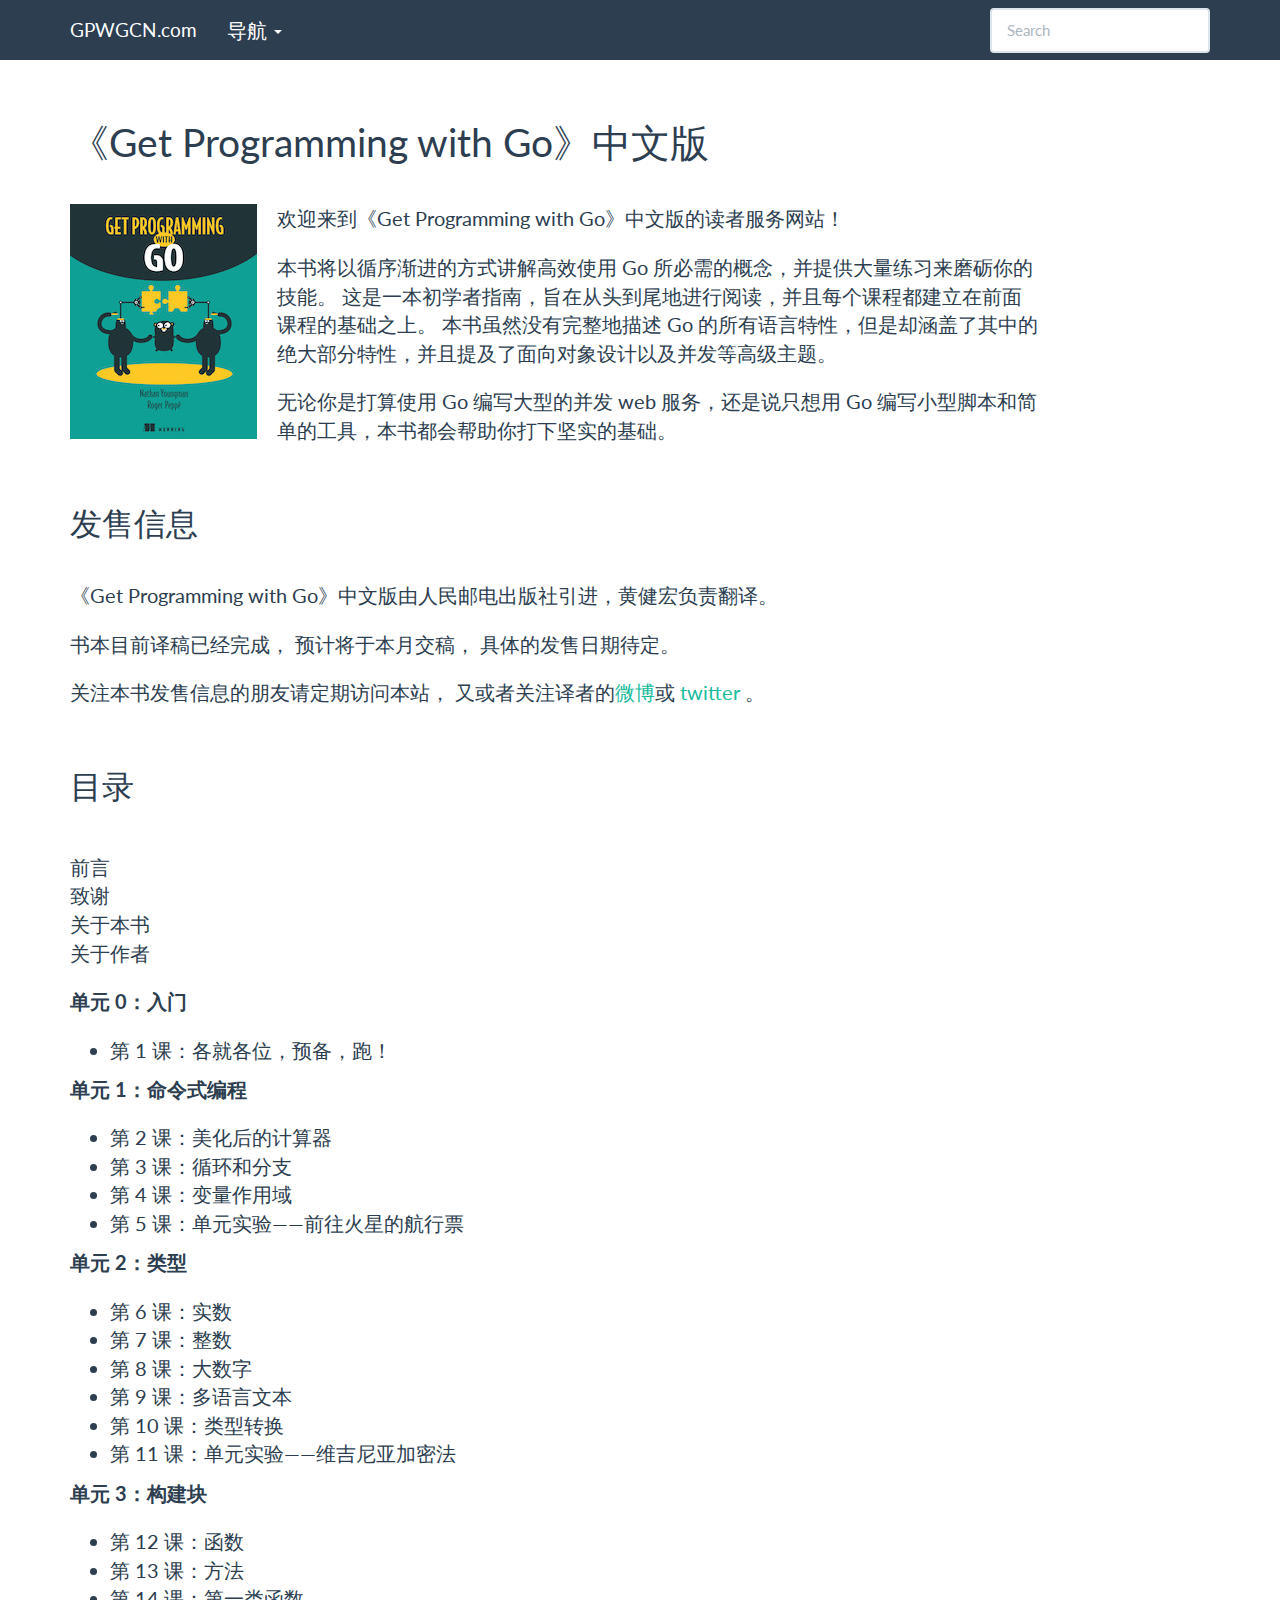
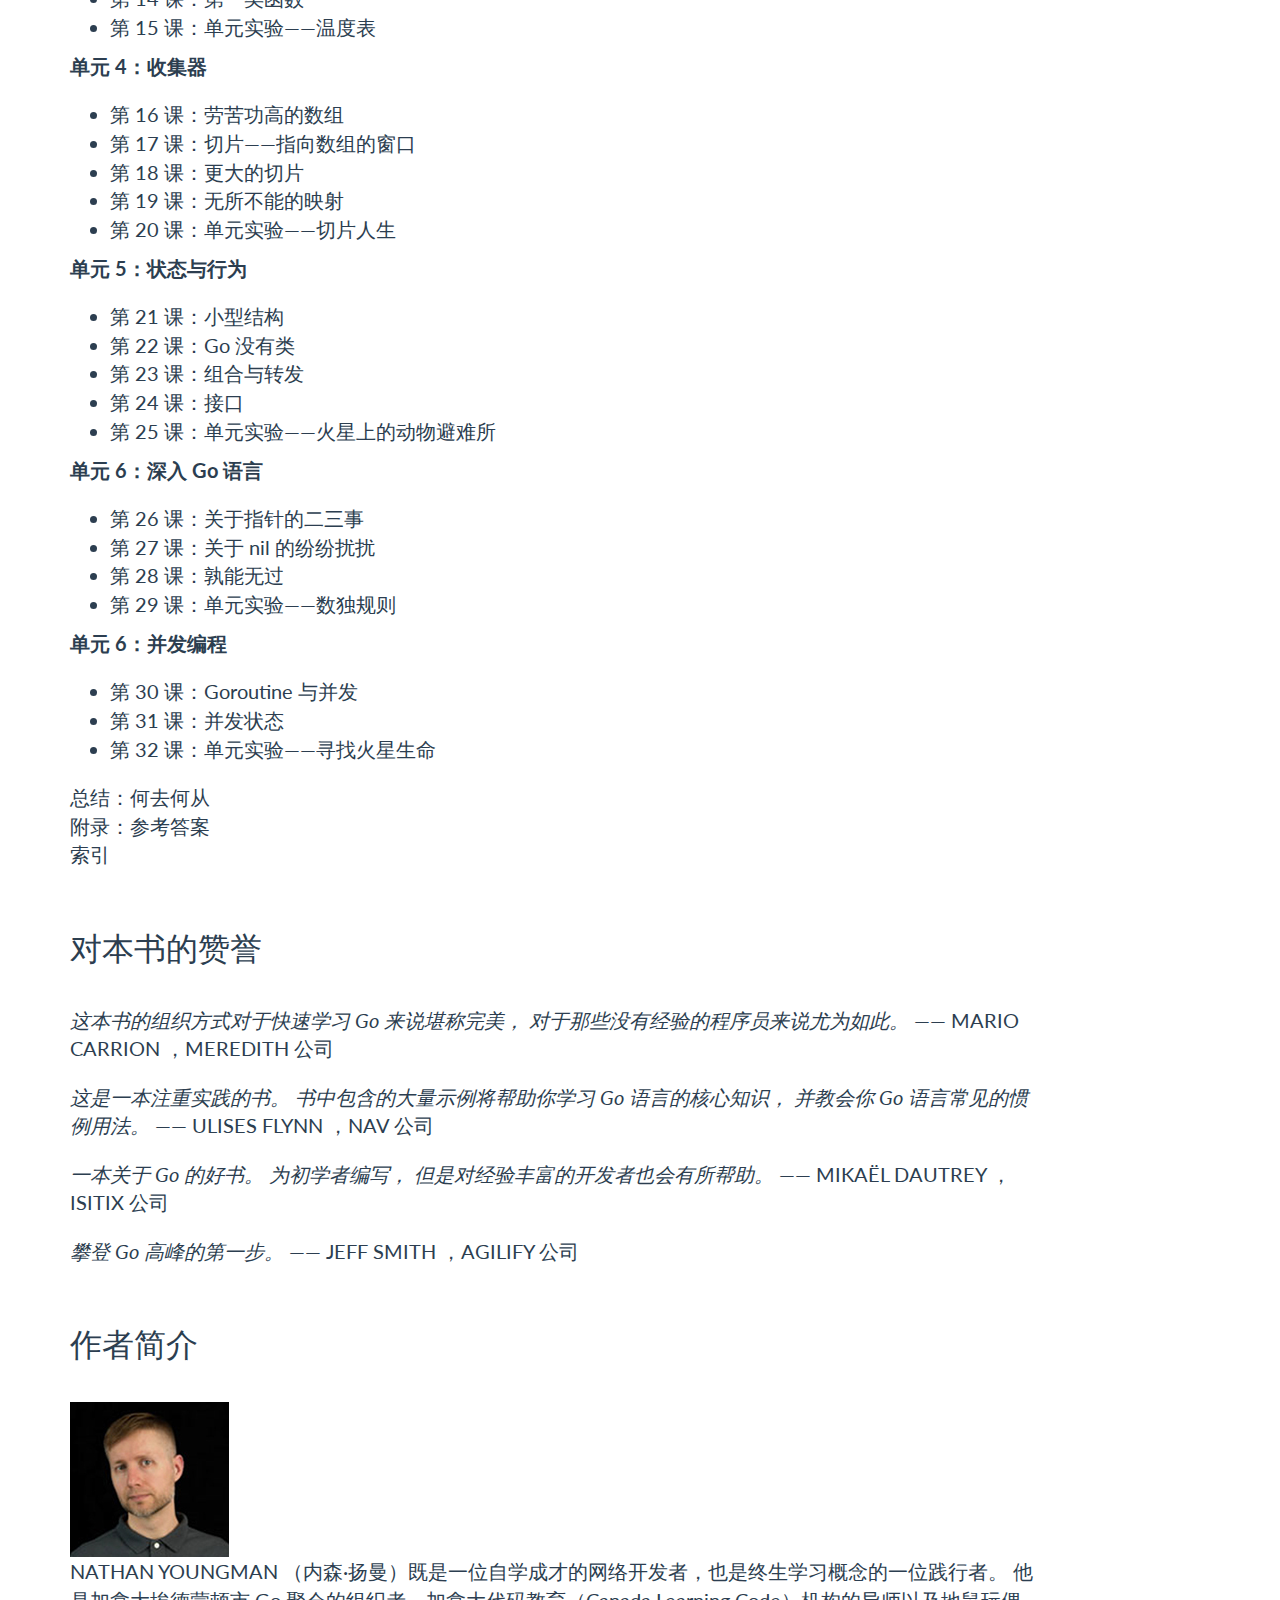
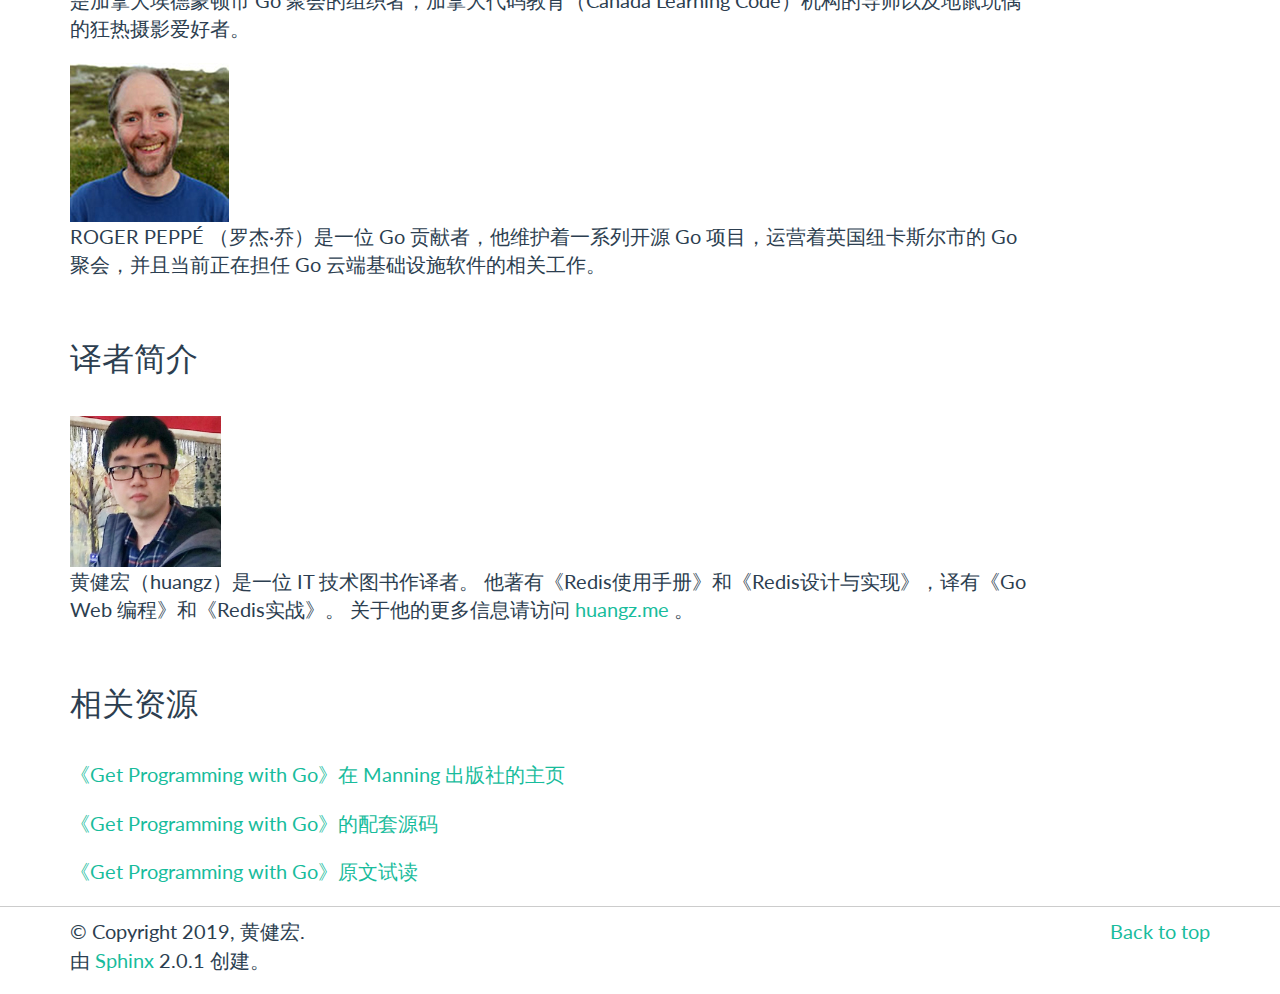
==== index.html @ 4bfe76e7 "build" ====
<!DOCTYPE html>

<html xmlns="http://www.w3.org/1999/xhtml" lang="zh_CN">
  <head>
    <meta charset="utf-8" />
    <title>《Get Programming with Go》中文版 &#8212; GPWGCN.com 1.0 文档</title>
    <link rel="stylesheet" href="_static/bootstrap-sphinx.css" type="text/css" />
    <link rel="stylesheet" href="_static/pygments.css" type="text/css" />
    <script type="text/javascript" id="documentation_options" data-url_root="./" src="_static/documentation_options.js"></script>
    <script type="text/javascript" src="_static/jquery.js"></script>
    <script type="text/javascript" src="_static/underscore.js"></script>
    <script type="text/javascript" src="_static/doctools.js"></script>
    <script type="text/javascript" src="_static/language_data.js"></script>
    <script type="text/javascript" src="_static/translations.js"></script>
    <link rel="index" title="索引" href="genindex.html" />
    <link rel="search" title="搜索" href="search.html" />
<meta charset='utf-8'>
<meta http-equiv='X-UA-Compatible' content='IE=edge,chrome=1'>
<meta name='viewport' content='width=device-width, initial-scale=1.0, maximum-scale=1'>
<meta name="apple-mobile-web-app-capable" content="yes">
<script type="text/javascript" src="_static/js/jquery-1.12.4.min.js "></script>
<script type="text/javascript" src="_static/js/jquery-fix.js "></script>
<script type="text/javascript" src="_static/bootstrap-3.4.1/js/bootstrap.min.js "></script>
<script type="text/javascript" src="_static/bootstrap-sphinx.js "></script>

  </head><body>

  <div id="navbar" class="navbar navbar-default navbar-fixed-top">
    <div class="container">
      <div class="navbar-header">
        <!-- .btn-navbar is used as the toggle for collapsed navbar content -->
        <button type="button" class="navbar-toggle" data-toggle="collapse" data-target=".nav-collapse">
          <span class="icon-bar"></span>
          <span class="icon-bar"></span>
          <span class="icon-bar"></span>
        </button>
        <a class="navbar-brand" href="#">
          GPWGCN.com</a>
      </div>

        <div class="collapse navbar-collapse nav-collapse">
          <ul class="nav navbar-nav">
            
            
              <li class="dropdown globaltoc-container">
  <a role="button"
     id="dLabelGlobalToc"
     data-toggle="dropdown"
     data-target="#"
     href="#">Site <b class="caret"></b></a>
  <ul class="dropdown-menu globaltoc"
      role="menu"
      aria-labelledby="dLabelGlobalToc"></ul>
</li>
              
                <li class="dropdown">
  <a role="button"
     id="dLabelLocalToc"
     data-toggle="dropdown"
     data-target="#"
     href="#">导航 <b class="caret"></b></a>
  <ul class="dropdown-menu localtoc"
      role="menu"
      aria-labelledby="dLabelLocalToc"><ul>
<li><a class="reference internal" href="#">《Get Programming with Go》中文版</a><ul>
<li><a class="reference internal" href="#id1">发售信息</a></li>
<li><a class="reference internal" href="#id3">目录</a></li>
<li><a class="reference internal" href="#id4">对本书的赞誉</a></li>
<li><a class="reference internal" href="#id5">作者简介</a></li>
<li><a class="reference internal" href="#id6">译者简介</a></li>
<li><a class="reference internal" href="#id7">相关资源</a></li>
</ul>
</li>
</ul>
</ul>
</li>
              
            
            
              
                
              
            
            
            
          </ul>

          
            
<form class="navbar-form navbar-right" action="search.html" method="get">
 <div class="form-group">
  <input type="text" name="q" class="form-control" placeholder="Search" />
 </div>
  <input type="hidden" name="check_keywords" value="yes" />
  <input type="hidden" name="area" value="default" />
</form>
          
        </div>
    </div>
  </div>

<div class="container">
  <div class="row">
    <div class="body col-md-12 content" role="main">
      
  <div class="section" id="get-programming-with-go">
<h1>《Get Programming with Go》中文版<a class="headerlink" href="#get-programming-with-go" title="永久链接至标题">¶</a></h1>
<img alt="_images/cover.jpeg" class="align-left" src="_images/cover.jpeg" />
<p>欢迎来到《Get Programming with Go》中文版的读者服务网站！</p>
<p>本书将以循序渐进的方式讲解高效使用 Go 所必需的概念，并提供大量练习来磨砺你的技能。
这是一本初学者指南，旨在从头到尾地进行阅读，并且每个课程都建立在前面课程的基础之上。
本书虽然没有完整地描述 Go 的所有语言特性，但是却涵盖了其中的绝大部分特性，并且提及了面向对象设计以及并发等高级主题。</p>
<p>无论你是打算使用 Go 编写大型的并发 web 服务，还是说只想用 Go 编写小型脚本和简单的工具，本书都会帮助你打下坚实的基础。</p>
<div class="section" id="id1">
<h2>发售信息<a class="headerlink" href="#id1" title="永久链接至标题">¶</a></h2>
<p>《Get Programming with Go》中文版由人民邮电出版社引进，黄健宏负责翻译。</p>
<p>书本目前译稿已经完成，
预计将于本月交稿，
具体的发售日期待定。</p>
<p>关注本书发售信息的朋友请定期访问本站，
又或者关注译者的<a class="reference external" href="http://weibo.com/huangz1990">微博</a>或 <a class="reference external" href="https://twitter.com/huangz1990">twitter</a> 。</p>
</div>
<div class="section" id="id3">
<h2>目录<a class="headerlink" href="#id3" title="永久链接至标题">¶</a></h2>
<div class="line-block">
<div class="line">前言</div>
<div class="line">致谢</div>
<div class="line">关于本书</div>
<div class="line">关于作者</div>
</div>
<p><strong>单元 0：入门</strong></p>
<ul class="simple">
<li><p>第 1 课：各就各位，预备，跑！</p></li>
</ul>
<p><strong>单元 1：命令式编程</strong></p>
<ul class="simple">
<li><p>第 2 课：美化后的计算器</p></li>
<li><p>第 3 课：循环和分支</p></li>
<li><p>第 4 课：变量作用域</p></li>
<li><p>第 5 课：单元实验——前往火星的航行票</p></li>
</ul>
<p><strong>单元 2：类型</strong></p>
<ul class="simple">
<li><p>第 6 课：实数</p></li>
<li><p>第 7 课：整数</p></li>
<li><p>第 8 课：大数字</p></li>
<li><p>第 9 课：多语言文本</p></li>
<li><p>第 10 课：类型转换</p></li>
<li><p>第 11 课：单元实验——维吉尼亚加密法</p></li>
</ul>
<p><strong>单元 3：构建块</strong></p>
<ul class="simple">
<li><p>第 12 课：函数</p></li>
<li><p>第 13 课：方法</p></li>
<li><p>第 14 课：第一类函数</p></li>
<li><p>第 15 课：单元实验——温度表</p></li>
</ul>
<p><strong>单元 4：收集器</strong></p>
<ul class="simple">
<li><p>第 16 课：劳苦功高的数组</p></li>
<li><p>第 17 课：切片——指向数组的窗口</p></li>
<li><p>第 18 课：更大的切片</p></li>
<li><p>第 19 课：无所不能的映射</p></li>
<li><p>第 20 课：单元实验——切片人生</p></li>
</ul>
<p><strong>单元 5：状态与行为</strong></p>
<ul class="simple">
<li><p>第 21 课：小型结构</p></li>
<li><p>第 22 课：Go 没有类</p></li>
<li><p>第 23 课：组合与转发</p></li>
<li><p>第 24 课：接口</p></li>
<li><p>第 25 课：单元实验——火星上的动物避难所</p></li>
</ul>
<p><strong>单元 6：深入 Go 语言</strong></p>
<ul class="simple">
<li><p>第 26 课：关于指针的二三事</p></li>
<li><p>第 27 课：关于 nil 的纷纷扰扰</p></li>
<li><p>第 28 课：孰能无过</p></li>
<li><p>第 29 课：单元实验——数独规则</p></li>
</ul>
<p><strong>单元 6：并发编程</strong></p>
<ul class="simple">
<li><p>第 30 课：Goroutine 与并发</p></li>
<li><p>第 31 课：并发状态</p></li>
<li><p>第 32 课：单元实验——寻找火星生命</p></li>
</ul>
<div class="line-block">
<div class="line">总结：何去何从</div>
<div class="line">附录：参考答案</div>
<div class="line">索引</div>
</div>
</div>
<div class="section" id="id4">
<h2>对本书的赞誉<a class="headerlink" href="#id4" title="永久链接至标题">¶</a></h2>
<p><em>这本书的组织方式对于快速学习 Go 来说堪称完美，
对于那些没有经验的程序员来说尤为如此。</em>
—— MARIO CARRION ，MEREDITH 公司</p>
<p><em>这是一本注重实践的书。
书中包含的大量示例将帮助你学习 Go 语言的核心知识，
并教会你 Go 语言常见的惯例用法。</em>
—— ULISES FLYNN ，NAV 公司</p>
<p><em>一本关于 Go 的好书。
为初学者编写，
但是对经验丰富的开发者也会有所帮助。</em>
—— MIKAËL DAUTREY ，ISITIX 公司</p>
<p><em>攀登 Go 高峰的第一步。</em>
—— JEFF SMITH ，AGILIFY 公司</p>
</div>
<div class="section" id="id5">
<h2>作者简介<a class="headerlink" href="#id5" title="永久链接至标题">¶</a></h2>
<img alt="_images/NATHAN.jpg" src="_images/NATHAN.jpg" />
<p>NATHAN YOUNGMAN （内森·扬曼）既是一位自学成才的网络开发者，也是终生学习概念的一位践行者。
他是加拿大埃德蒙顿市 Go 聚会的组织者，加拿大代码教育（Canada Learning Code）机构的导师以及地鼠玩偶的狂热摄影爱好者。</p>
<img alt="_images/ROGER.jpg" src="_images/ROGER.jpg" />
<p>ROGER PEPPÉ （罗杰·乔）是一位 Go 贡献者，他维护着一系列开源 Go 项目，运营着英国纽卡斯尔市的 Go 聚会，并且当前正在担任 Go 云端基础设施软件的相关工作。</p>
</div>
<div class="section" id="id6">
<h2>译者简介<a class="headerlink" href="#id6" title="永久链接至标题">¶</a></h2>
<a class="reference internal image-reference" href="_images/huangz.jpeg"><img alt="_images/huangz.jpeg" src="_images/huangz.jpeg" style="width: 150.9px; height: 150.9px;" /></a>
<p>黄健宏（huangz）是一位 IT 技术图书作译者。
他著有《Redis使用手册》和《Redis设计与实现》，译有《Go Web 编程》和《Redis实战》。
关于他的更多信息请访问 <a class="reference external" href="http://huangz.me">huangz.me</a> 。</p>
</div>
<div class="section" id="id7">
<h2>相关资源<a class="headerlink" href="#id7" title="永久链接至标题">¶</a></h2>
<p><a class="reference external" href="https://www.manning.com/books/get-programming-with-go">《Get Programming with Go》在 Manning 出版社的主页</a></p>
<p><a class="reference external" href="https://github.com/nathany/get-programming-with-go">《Get Programming with Go》的配套源码</a></p>
<p><a class="reference external" href="https://livebook.manning.com/book/get-programming-with-go/">《Get Programming with Go》原文试读</a></p>
</div>
</div>


    </div>
      
  </div>
</div>
<footer class="footer">
  <div class="container">
    <p class="pull-right">
      <a href="#">Back to top</a>
      
    </p>
    <p>
        &copy; Copyright 2019, 黄健宏.<br/>
      由 <a href="http://sphinx-doc.org/">Sphinx</a> 2.0.1 创建。<br/>
    </p>
  </div>
</footer>
  </body>
</html>
---- _static/pygments.css ----
.highlight .hll { background-color: #ffffcc }
.highlight  { background: #eeffcc; }
.highlight .c { color: #408090; font-style: italic } /* Comment */
.highlight .err { border: 1px solid #FF0000 } /* Error */
.highlight .k { color: #007020; font-weight: bold } /* Keyword */
.highlight .o { color: #666666 } /* Operator */
.highlight .ch { color: #408090; font-style: italic } /* Comment.Hashbang */
.highlight .cm { color: #408090; font-style: italic } /* Comment.Multiline */
.highlight .cp { color: #007020 } /* Comment.Preproc */
.highlight .cpf { color: #408090; font-style: italic } /* Comment.PreprocFile */
.highlight .c1 { color: #408090; font-style: italic } /* Comment.Single */
.highlight .cs { color: #408090; background-color: #fff0f0 } /* Comment.Special */
.highlight .gd { color: #A00000 } /* Generic.Deleted */
.highlight .ge { font-style: italic } /* Generic.Emph */
.highlight .gr { color: #FF0000 } /* Generic.Error */
.highlight .gh { color: #000080; font-weight: bold } /* Generic.Heading */
.highlight .gi { color: #00A000 } /* Generic.Inserted */
.highlight .go { color: #333333 } /* Generic.Output */
.highlight .gp { color: #c65d09; font-weight: bold } /* Generic.Prompt */
.highlight .gs { font-weight: bold } /* Generic.Strong */
.highlight .gu { color: #800080; font-weight: bold } /* Generic.Subheading */
.highlight .gt { color: #0044DD } /* Generic.Traceback */
.highlight .kc { color: #007020; font-weight: bold } /* Keyword.Constant */
.highlight .kd { color: #007020; font-weight: bold } /* Keyword.Declaration */
.highlight .kn { color: #007020; font-weight: bold } /* Keyword.Namespace */
.highlight .kp { color: #007020 } /* Keyword.Pseudo */
.highlight .kr { color: #007020; font-weight: bold } /* Keyword.Reserved */
.highlight .kt { color: #902000 } /* Keyword.Type */
.highlight .m { color: #208050 } /* Literal.Number */
.highlight .s { color: #4070a0 } /* Literal.String */
.highlight .na { color: #4070a0 } /* Name.Attribute */
.highlight .nb { color: #007020 } /* Name.Builtin */
.highlight .nc { color: #0e84b5; font-weight: bold } /* Name.Class */
.highlight .no { color: #60add5 } /* Name.Constant */
.highlight .nd { color: #555555; font-weight: bold } /* Name.Decorator */
.highlight .ni { color: #d55537; font-weight: bold } /* Name.Entity */
.highlight .ne { color: #007020 } /* Name.Exception */
.highlight .nf { color: #06287e } /* Name.Function */
.highlight .nl { color: #002070; font-weight: bold } /* Name.Label */
.highlight .nn { color: #0e84b5; font-weight: bold } /* Name.Namespace */
.highlight .nt { color: #062873; font-weight: bold } /* Name.Tag */
.highlight .nv { color: #bb60d5 } /* Name.Variable */
.highlight .ow { color: #007020; font-weight: bold } /* Operator.Word */
.highlight .w { color: #bbbbbb } /* Text.Whitespace */
.highlight .mb { color: #208050 } /* Literal.Number.Bin */
.highlight .mf { color: #208050 } /* Literal.Number.Float */
.highlight .mh { color: #208050 } /* Literal.Number.Hex */
.highlight .mi { color: #208050 } /* Literal.Number.Integer */
.highlight .mo { color: #208050 } /* Literal.Number.Oct */
.highlight .sa { color: #4070a0 } /* Literal.String.Affix */
.highlight .sb { color: #4070a0 } /* Literal.String.Backtick */
.highlight .sc { color: #4070a0 } /* Literal.String.Char */
.highlight .dl { color: #4070a0 } /* Literal.String.Delimiter */
.highlight .sd { color: #4070a0; font-style: italic } /* Literal.String.Doc */
.highlight .s2 { color: #4070a0 } /* Literal.String.Double */
.highlight .se { color: #4070a0; font-weight: bold } /* Literal.String.Escape */
.highlight .sh { color: #4070a0 } /* Literal.String.Heredoc */
.highlight .si { color: #70a0d0; font-style: italic } /* Literal.String.Interpol */
.highlight .sx { color: #c65d09 } /* Literal.String.Other */
.highlight .sr { color: #235388 } /* Literal.String.Regex */
.highlight .s1 { color: #4070a0 } /* Literal.String.Single */
.highlight .ss { color: #517918 } /* Literal.String.Symbol */
.highlight .bp { color: #007020 } /* Name.Builtin.Pseudo */
.highlight .fm { color: #06287e } /* Name.Function.Magic */
.highlight .vc { color: #bb60d5 } /* Name.Variable.Class */
.highlight .vg { color: #bb60d5 } /* Name.Variable.Global */
.highlight .vi { color: #bb60d5 } /* Name.Variable.Instance */
.highlight .vm { color: #bb60d5 } /* Name.Variable.Magic */
.highlight .il { color: #208050 } /* Literal.Number.Integer.Long */
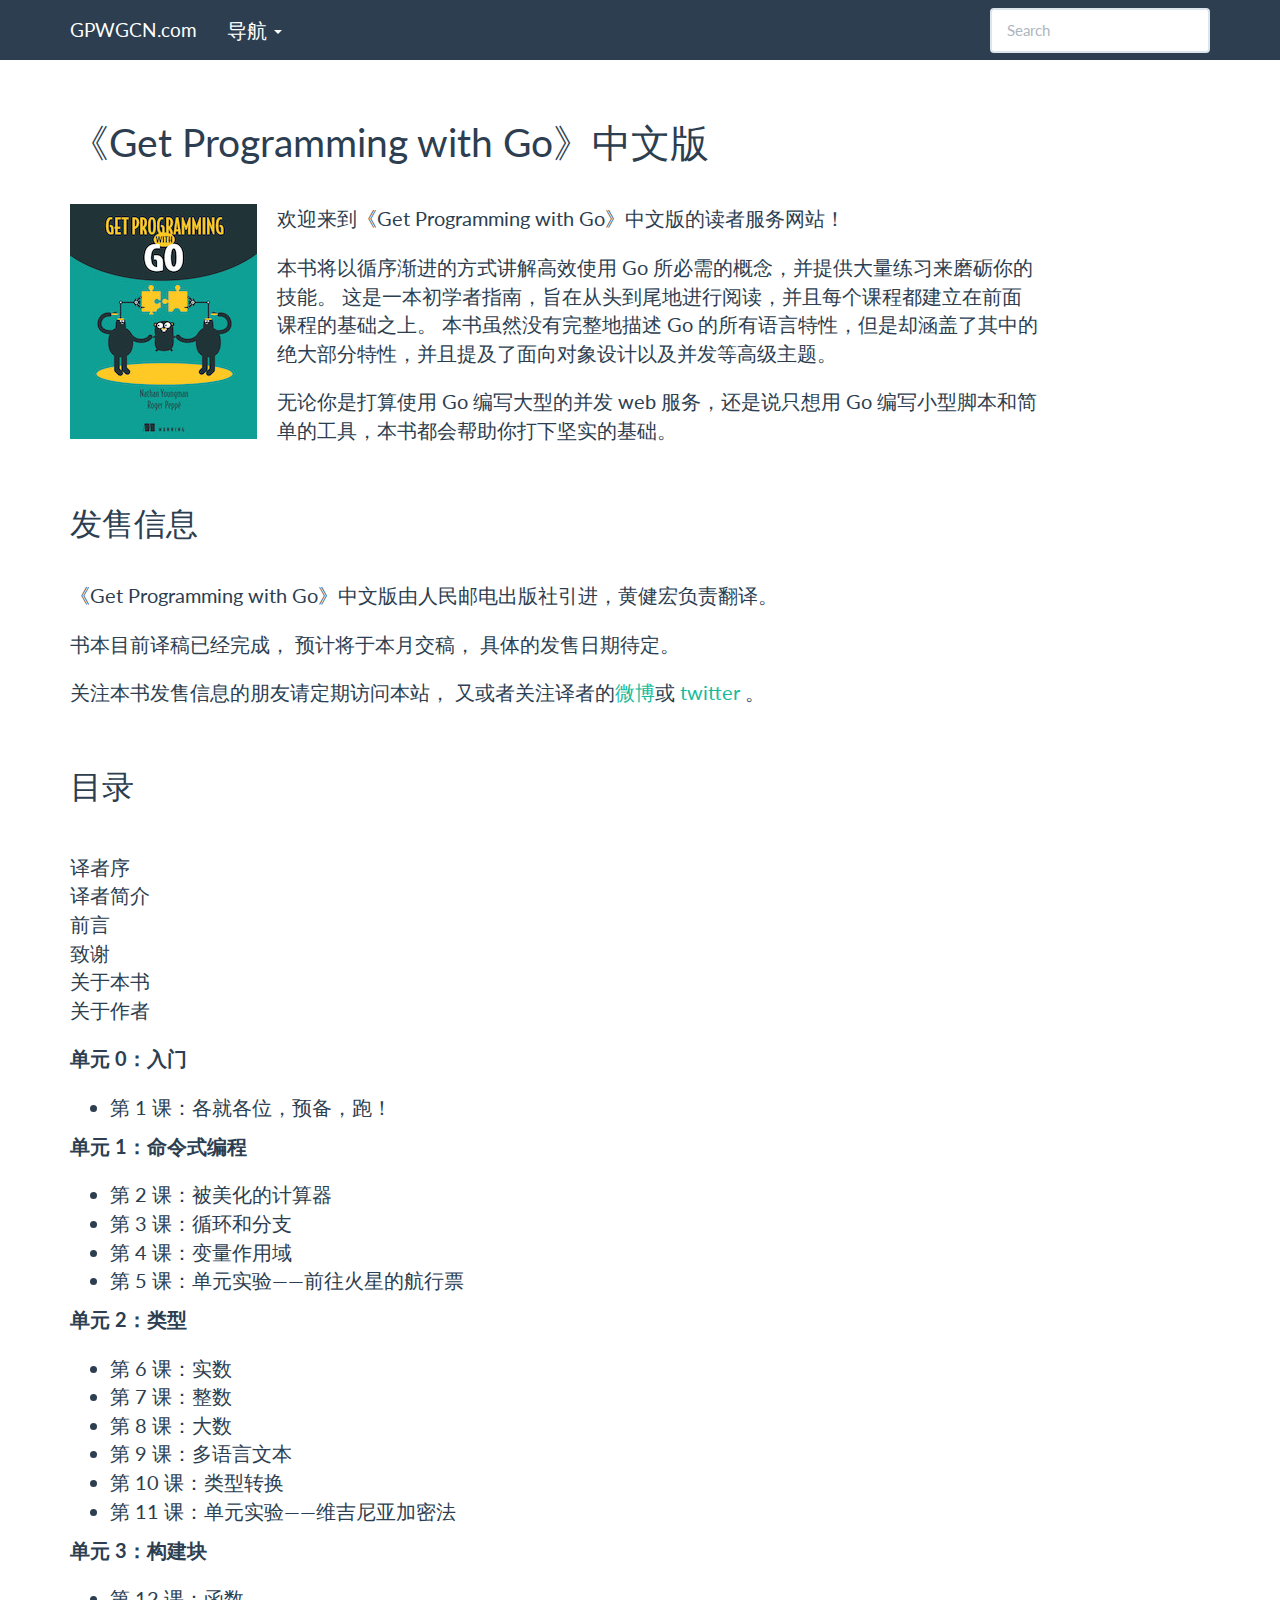
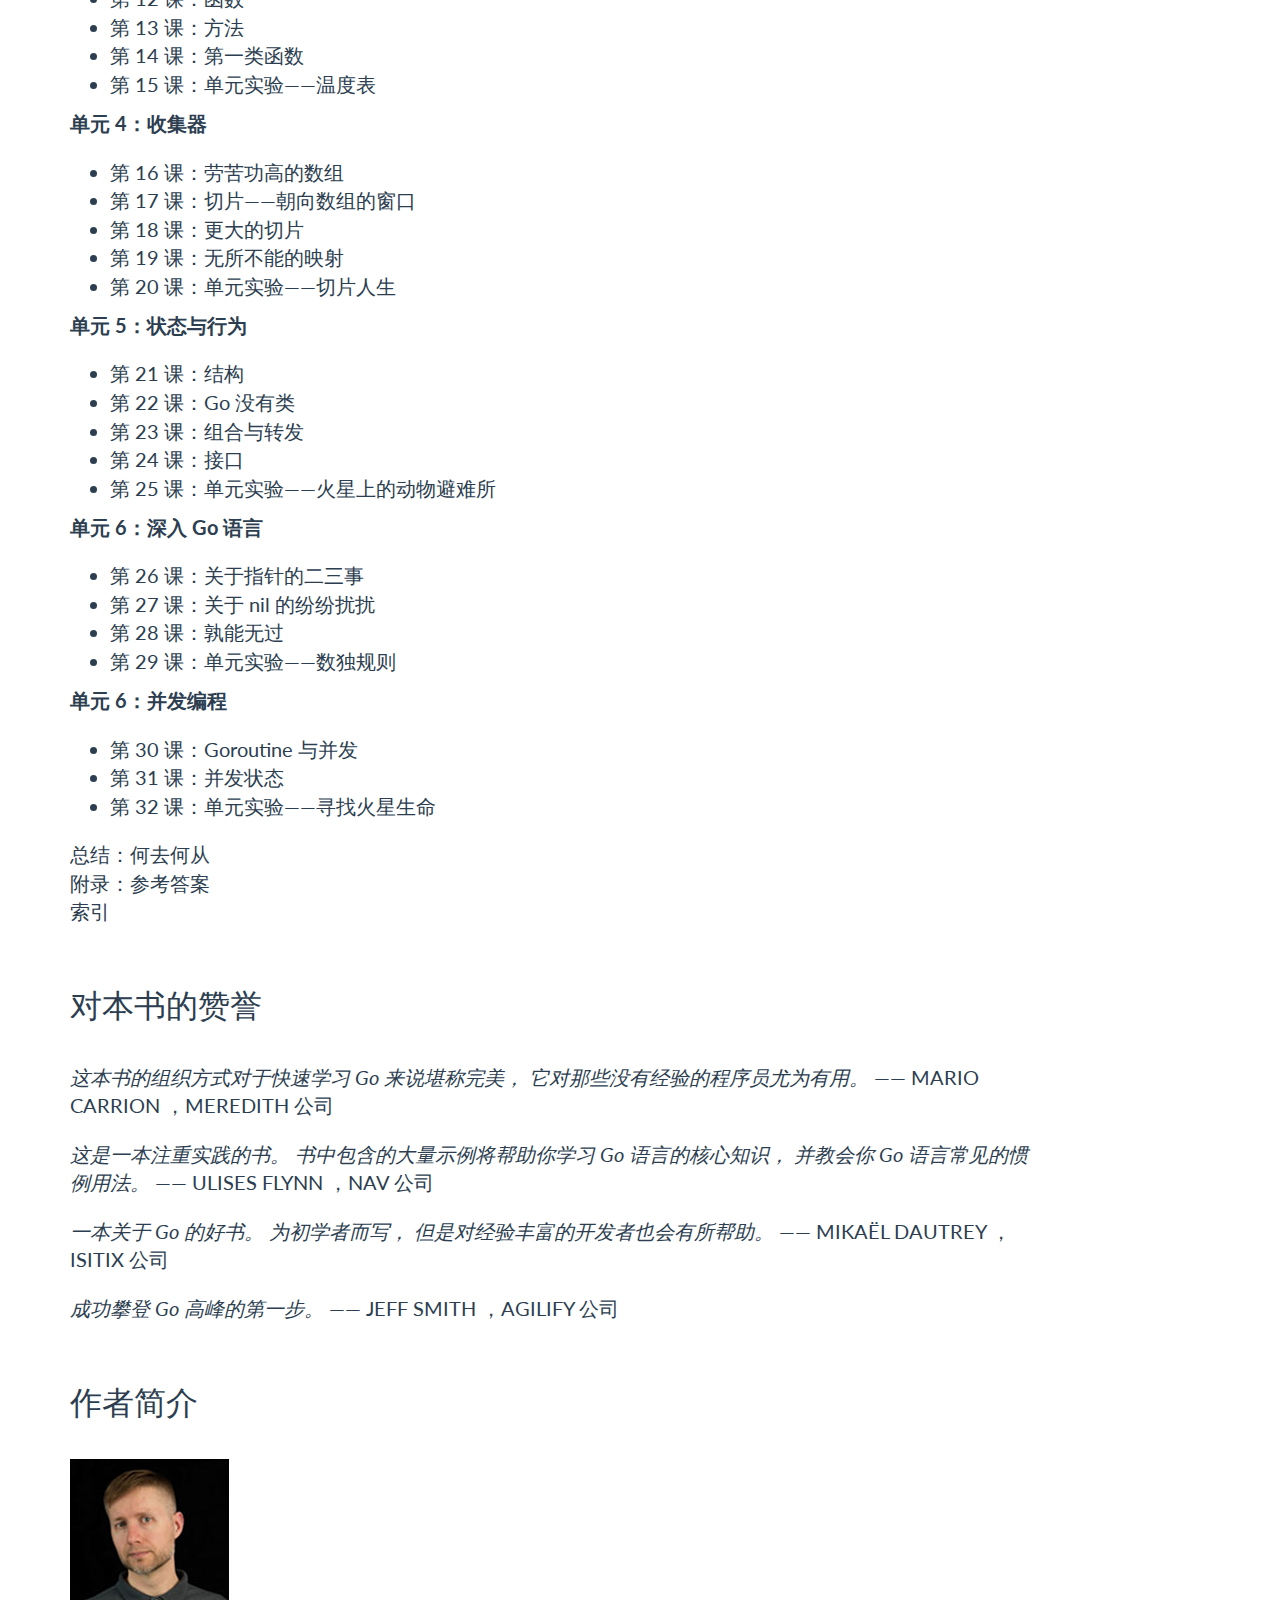
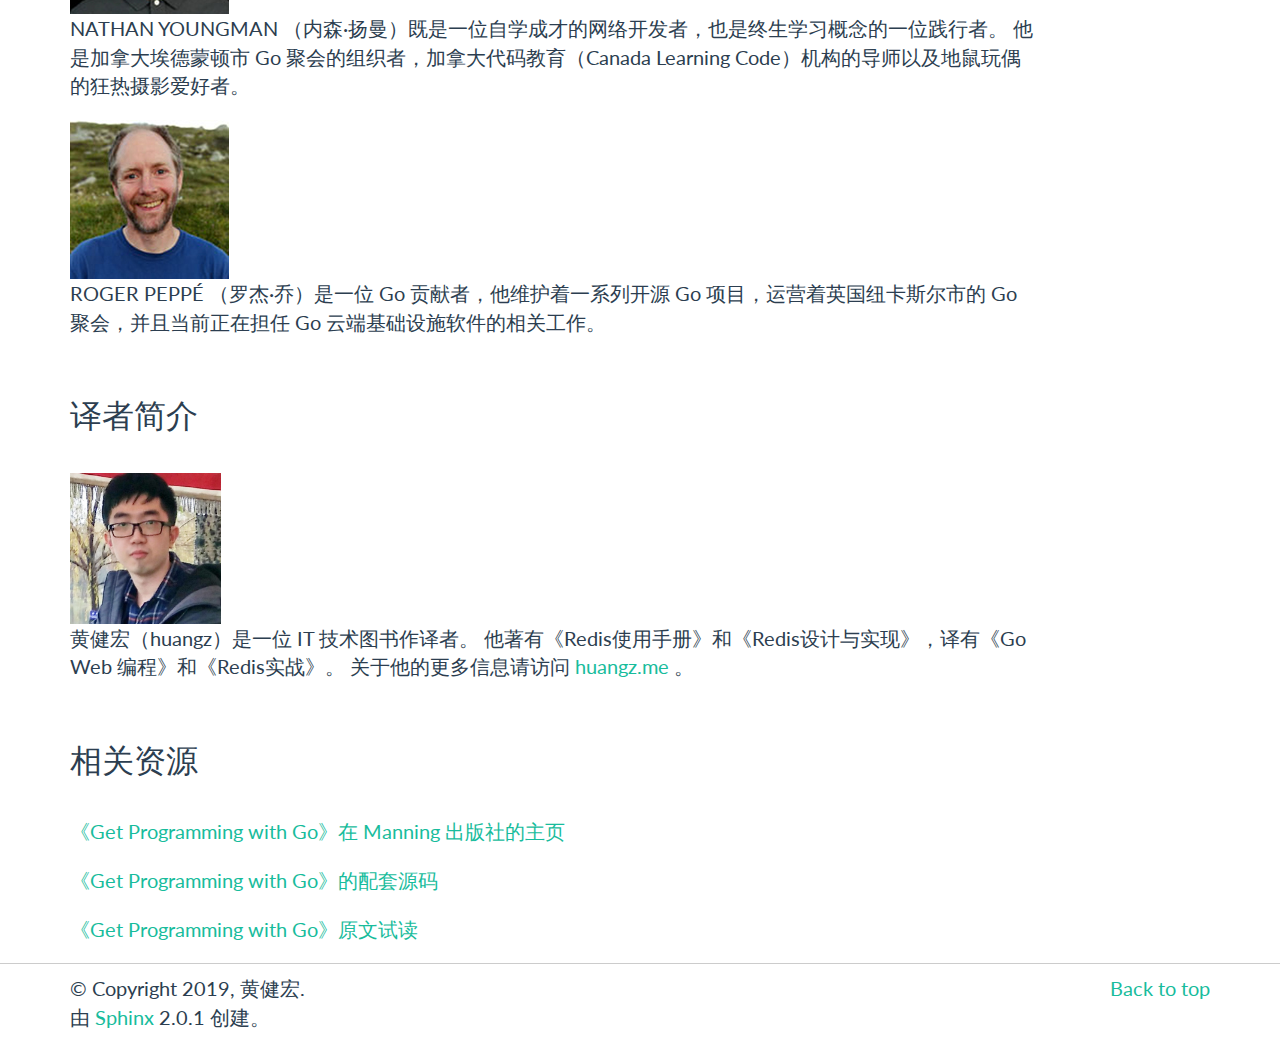
==== commit 1b370d49: "build" ====
--- a/index.html
+++ b/index.html
@@ -123,6 +123,8 @@
 <div class="section" id="id3">
 <h2>目录<a class="headerlink" href="#id3" title="永久链接至标题">¶</a></h2>
 <div class="line-block">
+<div class="line">译者序</div>
+<div class="line">译者简介</div>
 <div class="line">前言</div>
 <div class="line">致谢</div>
 <div class="line">关于本书</div>
@@ -134,7 +136,7 @@
 </ul>
 <p><strong>单元 1：命令式编程</strong></p>
 <ul class="simple">
-<li><p>第 2 课：美化后的计算器</p></li>
+<li><p>第 2 课：被美化的计算器</p></li>
 <li><p>第 3 课：循环和分支</p></li>
 <li><p>第 4 课：变量作用域</p></li>
 <li><p>第 5 课：单元实验——前往火星的航行票</p></li>
@@ -143,7 +145,7 @@
 <ul class="simple">
 <li><p>第 6 课：实数</p></li>
 <li><p>第 7 课：整数</p></li>
-<li><p>第 8 课：大数字</p></li>
+<li><p>第 8 课：大数</p></li>
 <li><p>第 9 课：多语言文本</p></li>
 <li><p>第 10 课：类型转换</p></li>
 <li><p>第 11 课：单元实验——维吉尼亚加密法</p></li>
@@ -158,14 +160,14 @@
 <p><strong>单元 4：收集器</strong></p>
 <ul class="simple">
 <li><p>第 16 课：劳苦功高的数组</p></li>
-<li><p>第 17 课：切片——指向数组的窗口</p></li>
+<li><p>第 17 课：切片——朝向数组的窗口</p></li>
 <li><p>第 18 课：更大的切片</p></li>
 <li><p>第 19 课：无所不能的映射</p></li>
 <li><p>第 20 课：单元实验——切片人生</p></li>
 </ul>
 <p><strong>单元 5：状态与行为</strong></p>
 <ul class="simple">
-<li><p>第 21 课：小型结构</p></li>
+<li><p>第 21 课：结构</p></li>
 <li><p>第 22 课：Go 没有类</p></li>
 <li><p>第 23 课：组合与转发</p></li>
 <li><p>第 24 课：接口</p></li>
@@ -193,17 +195,17 @@
 <div class="section" id="id4">
 <h2>对本书的赞誉<a class="headerlink" href="#id4" title="永久链接至标题">¶</a></h2>
 <p><em>这本书的组织方式对于快速学习 Go 来说堪称完美，
-对于那些没有经验的程序员来说尤为如此。</em>
+它对那些没有经验的程序员尤为有用。</em>
 —— MARIO CARRION ，MEREDITH 公司</p>
 <p><em>这是一本注重实践的书。
 书中包含的大量示例将帮助你学习 Go 语言的核心知识，
 并教会你 Go 语言常见的惯例用法。</em>
 —— ULISES FLYNN ，NAV 公司</p>
 <p><em>一本关于 Go 的好书。
-为初学者编写，
+为初学者而写，
 但是对经验丰富的开发者也会有所帮助。</em>
 —— MIKAËL DAUTREY ，ISITIX 公司</p>
-<p><em>攀登 Go 高峰的第一步。</em>
+<p><em>成功攀登 Go 高峰的第一步。</em>
 —— JEFF SMITH ，AGILIFY 公司</p>
 </div>
 <div class="section" id="id5">
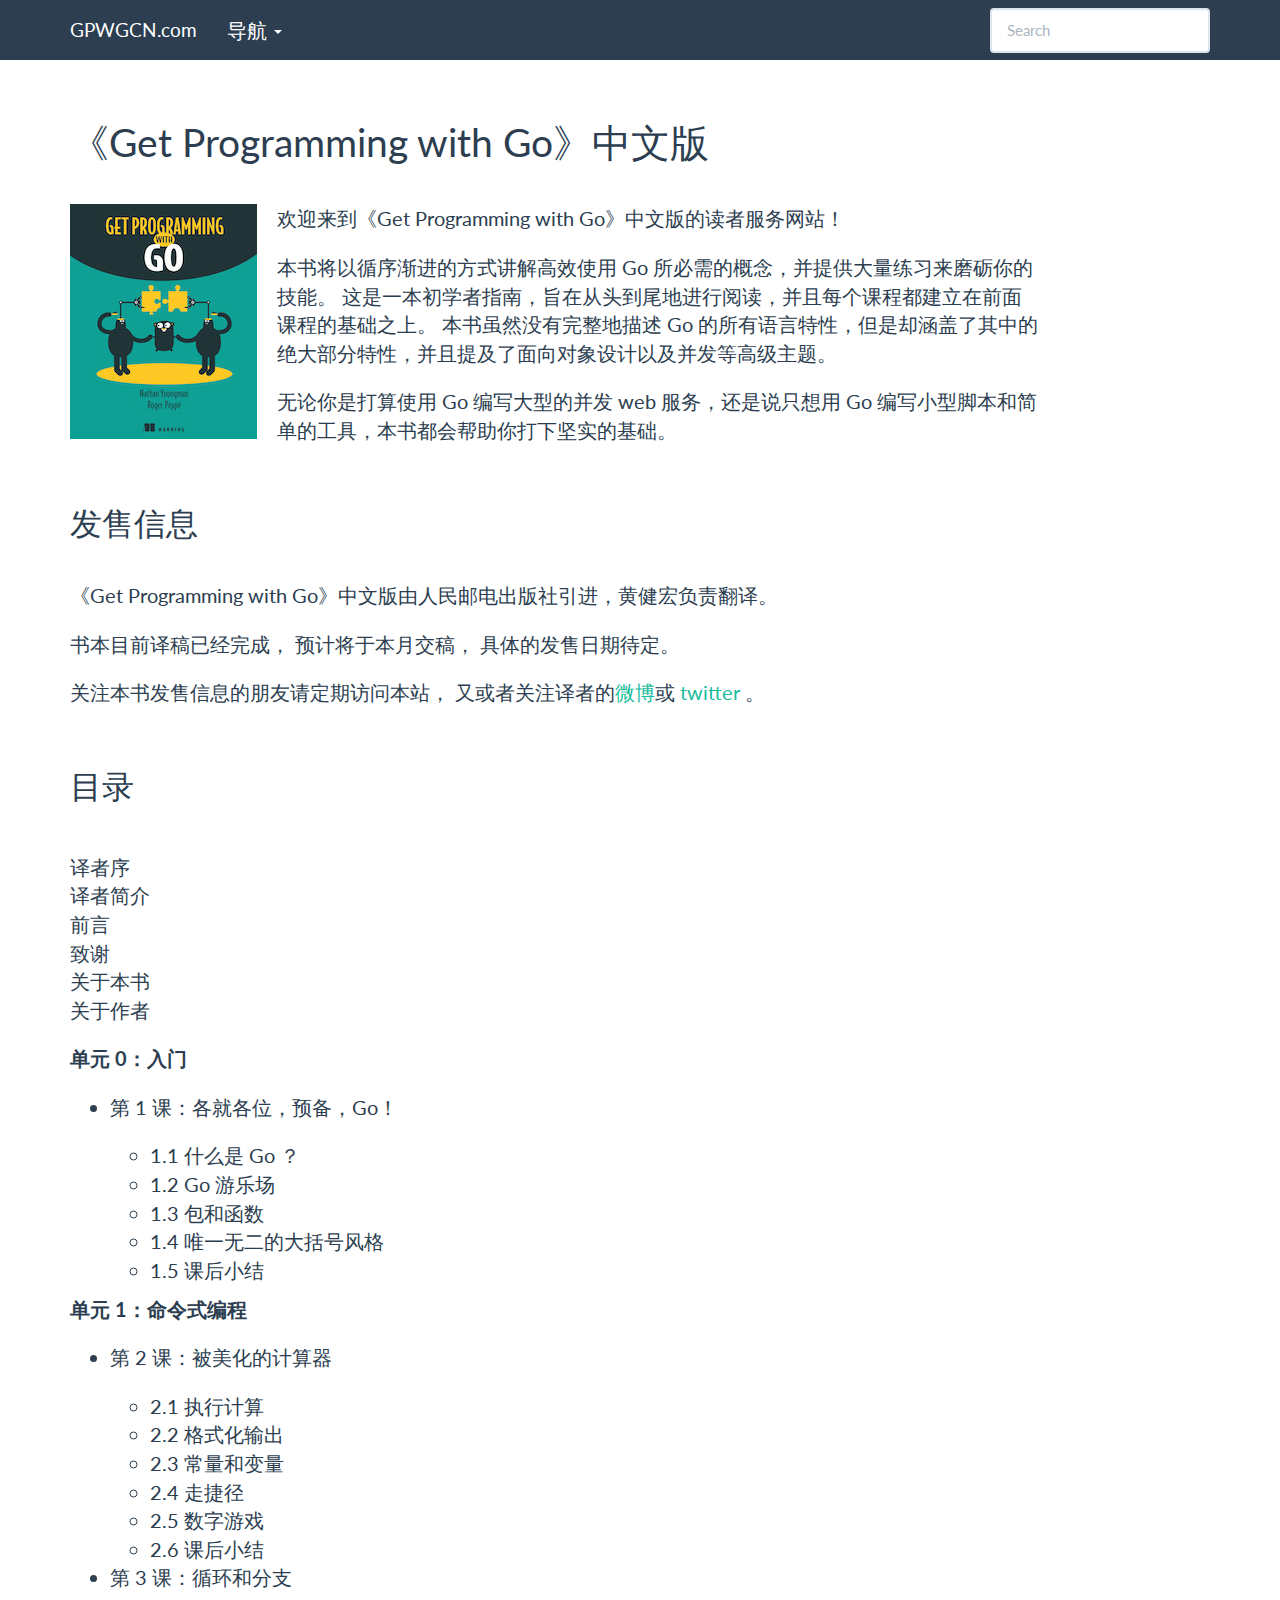
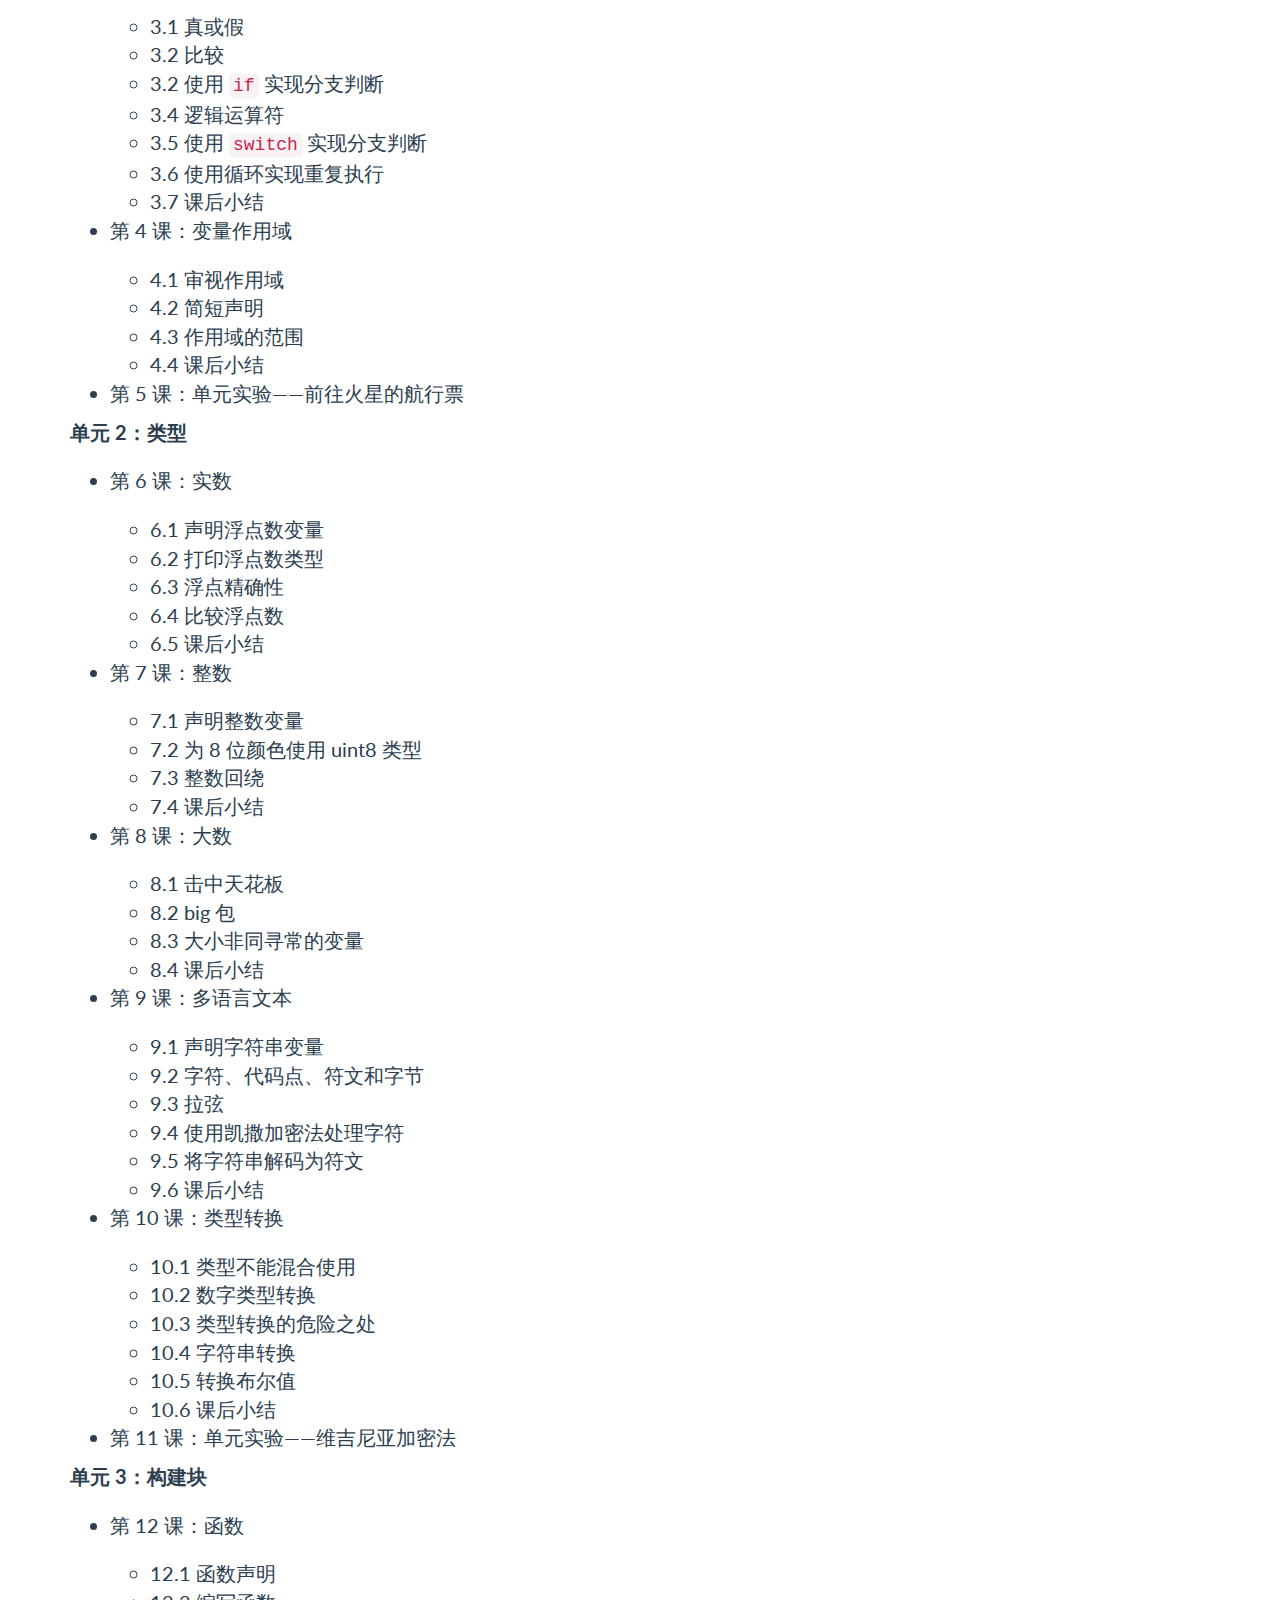
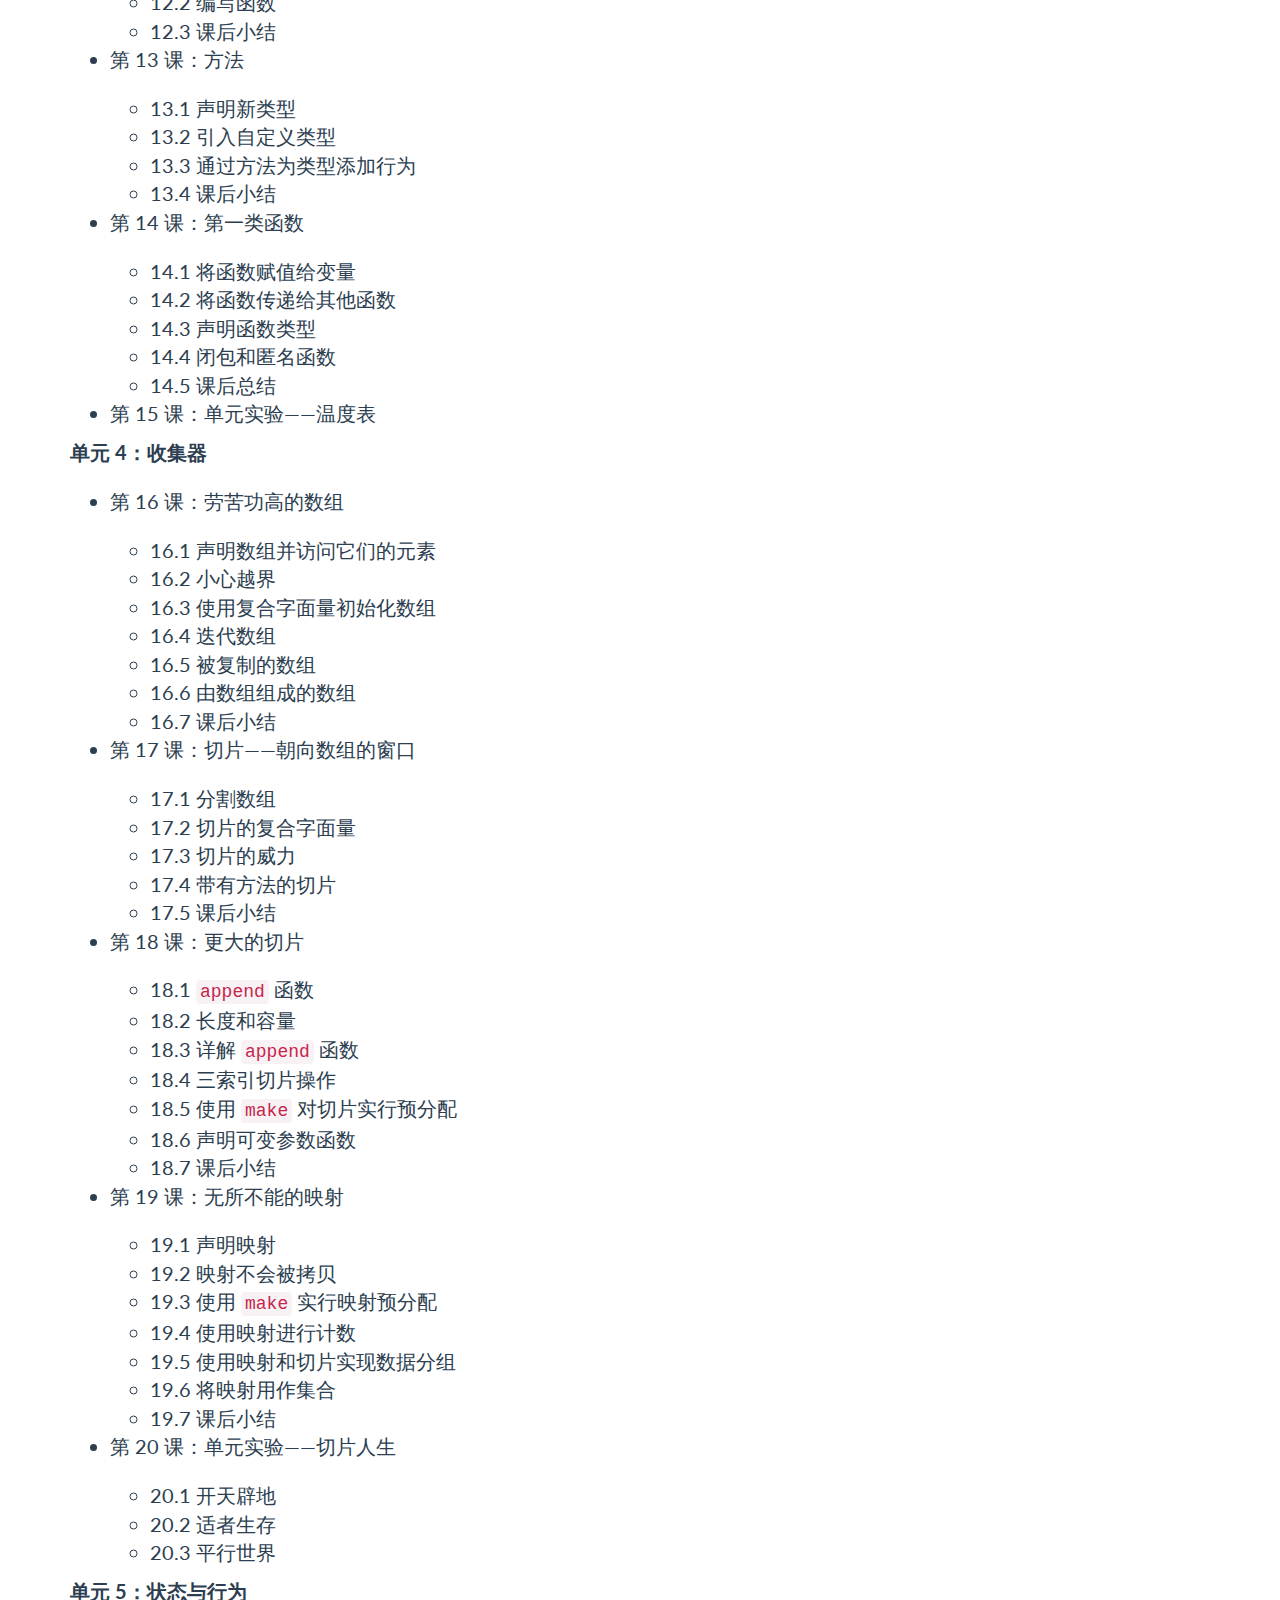
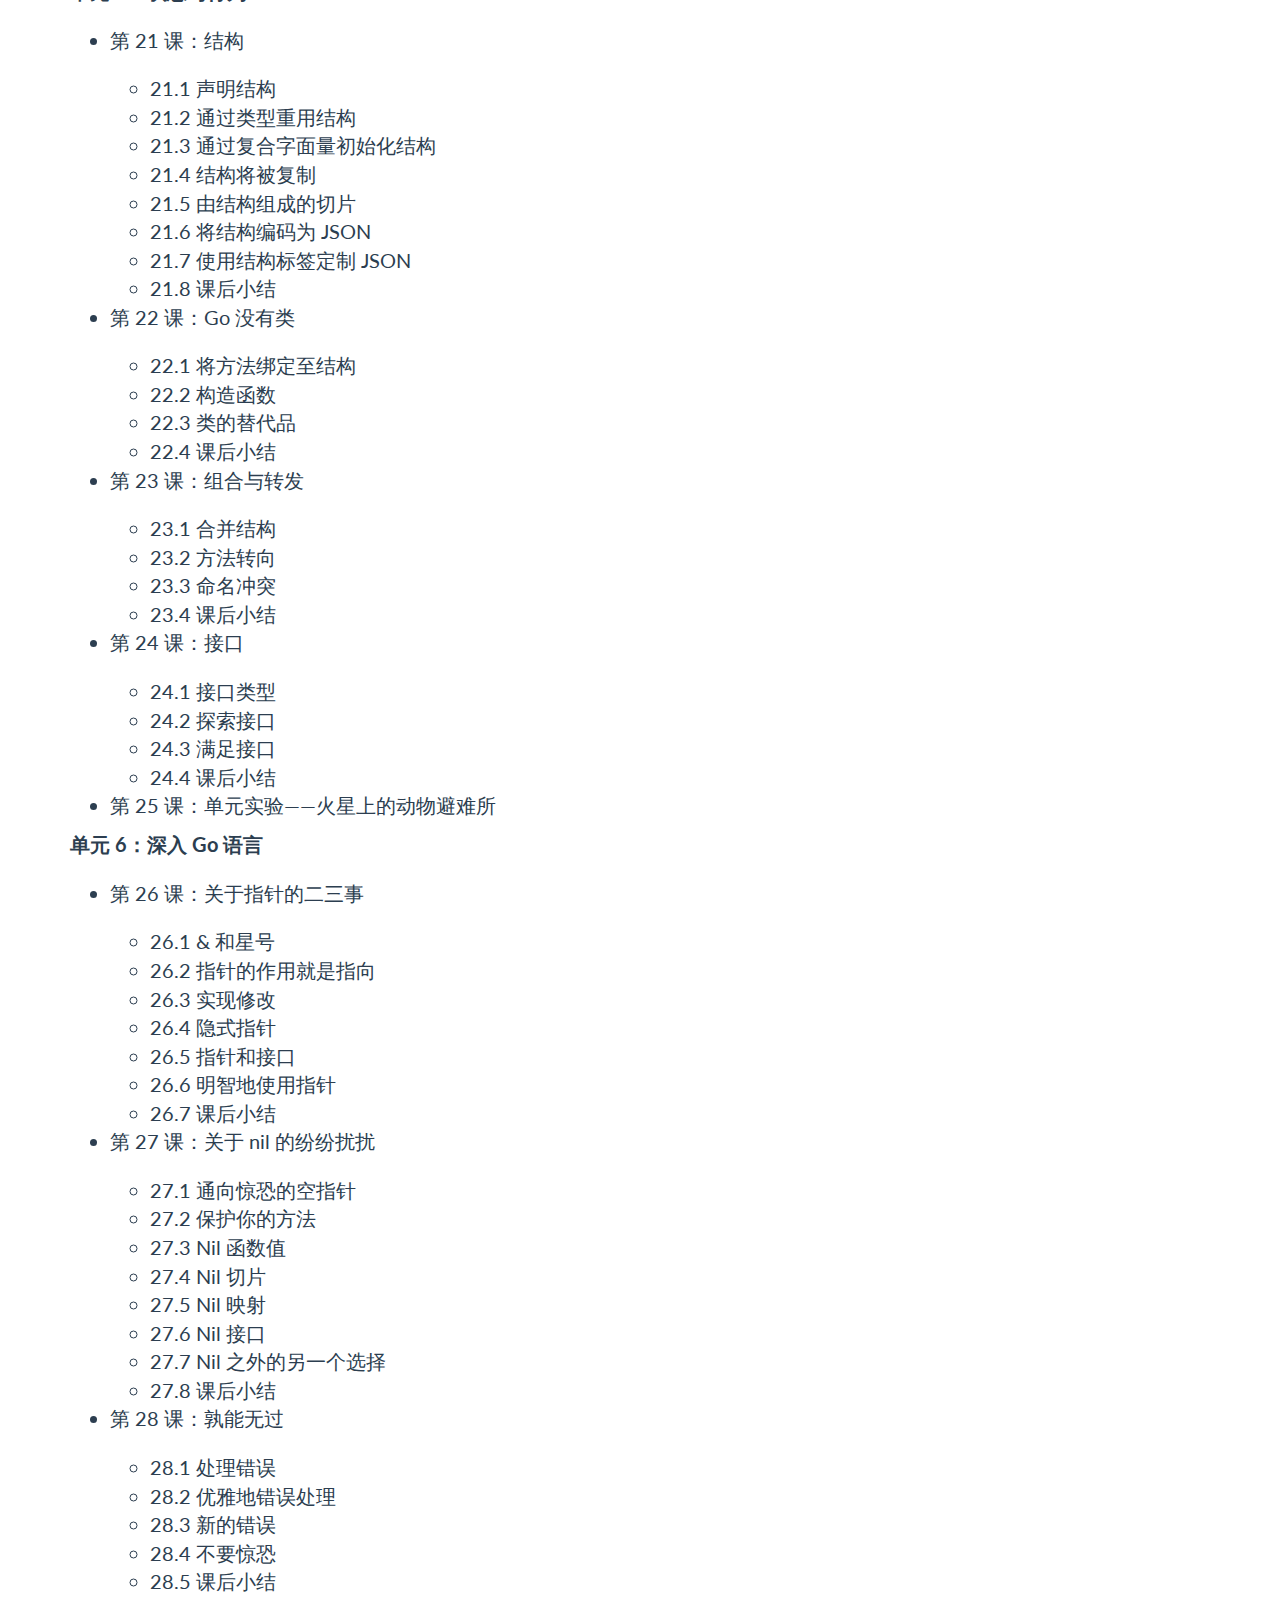
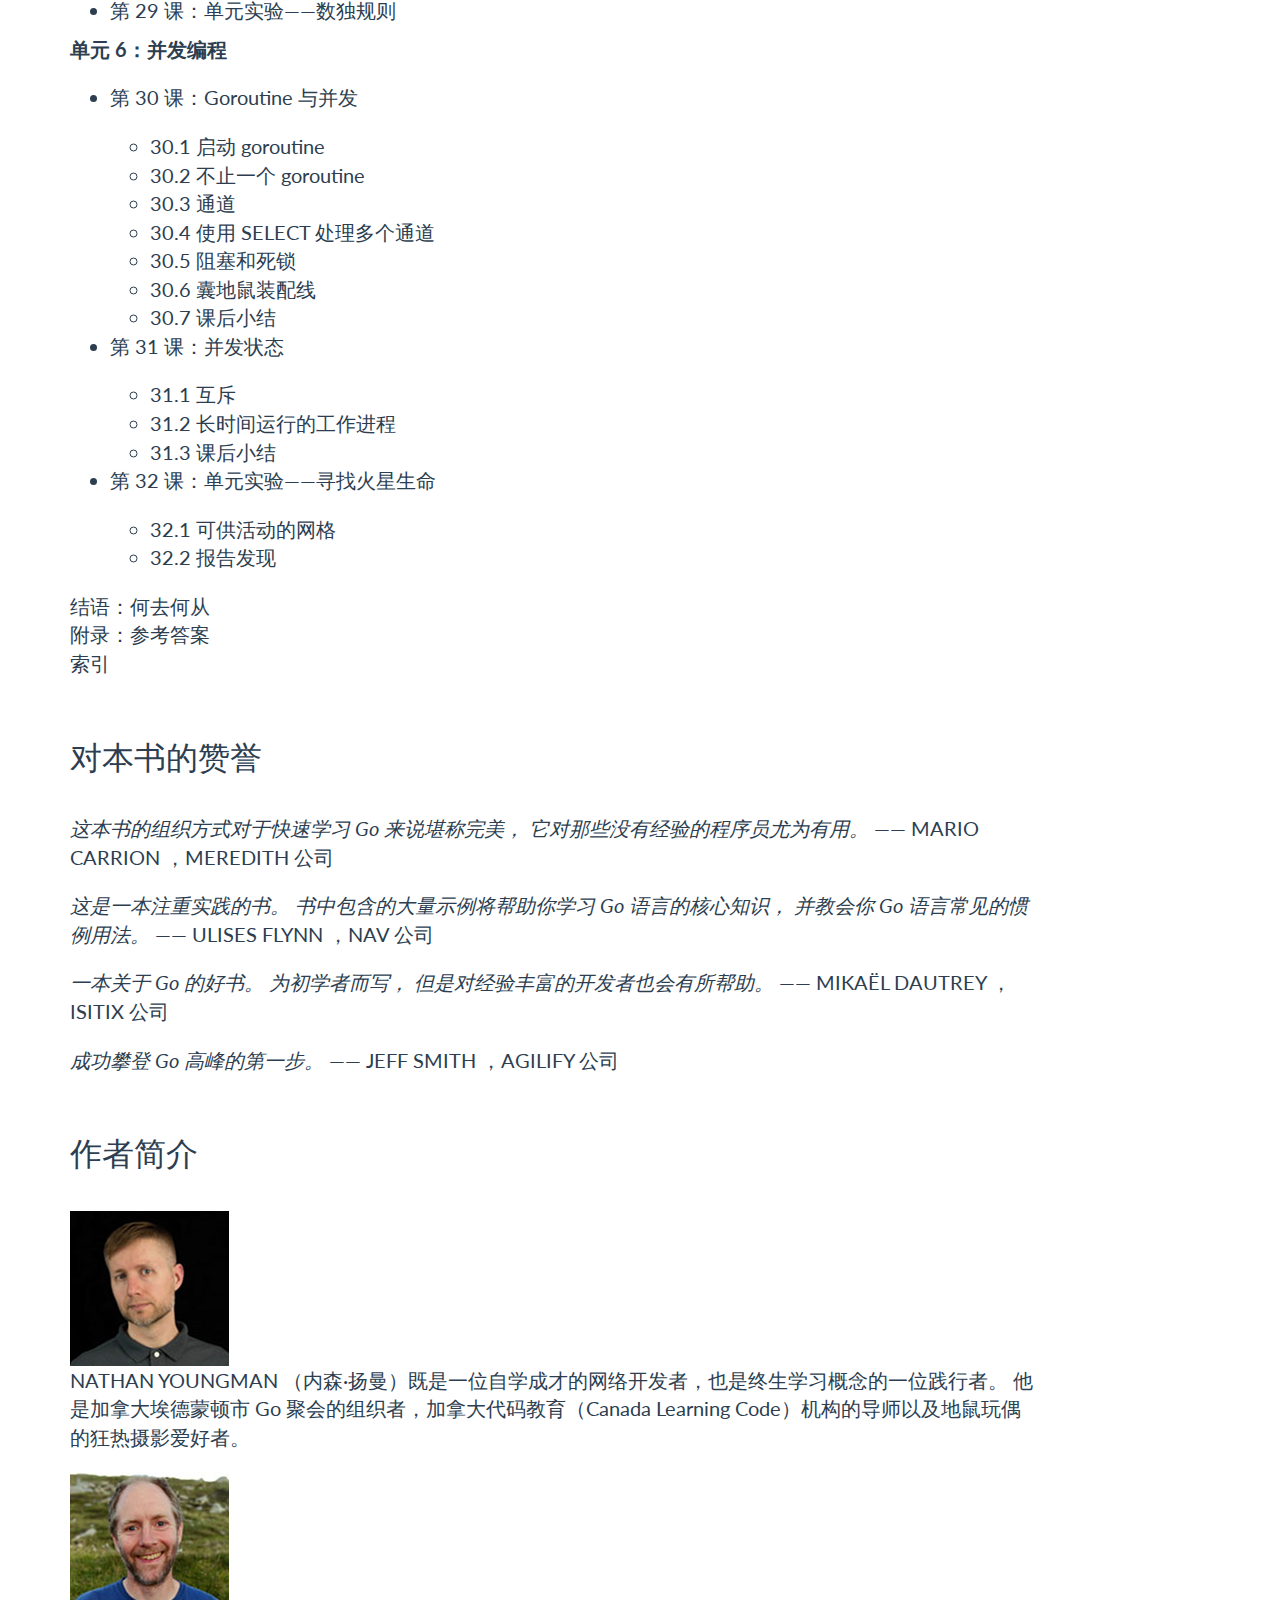
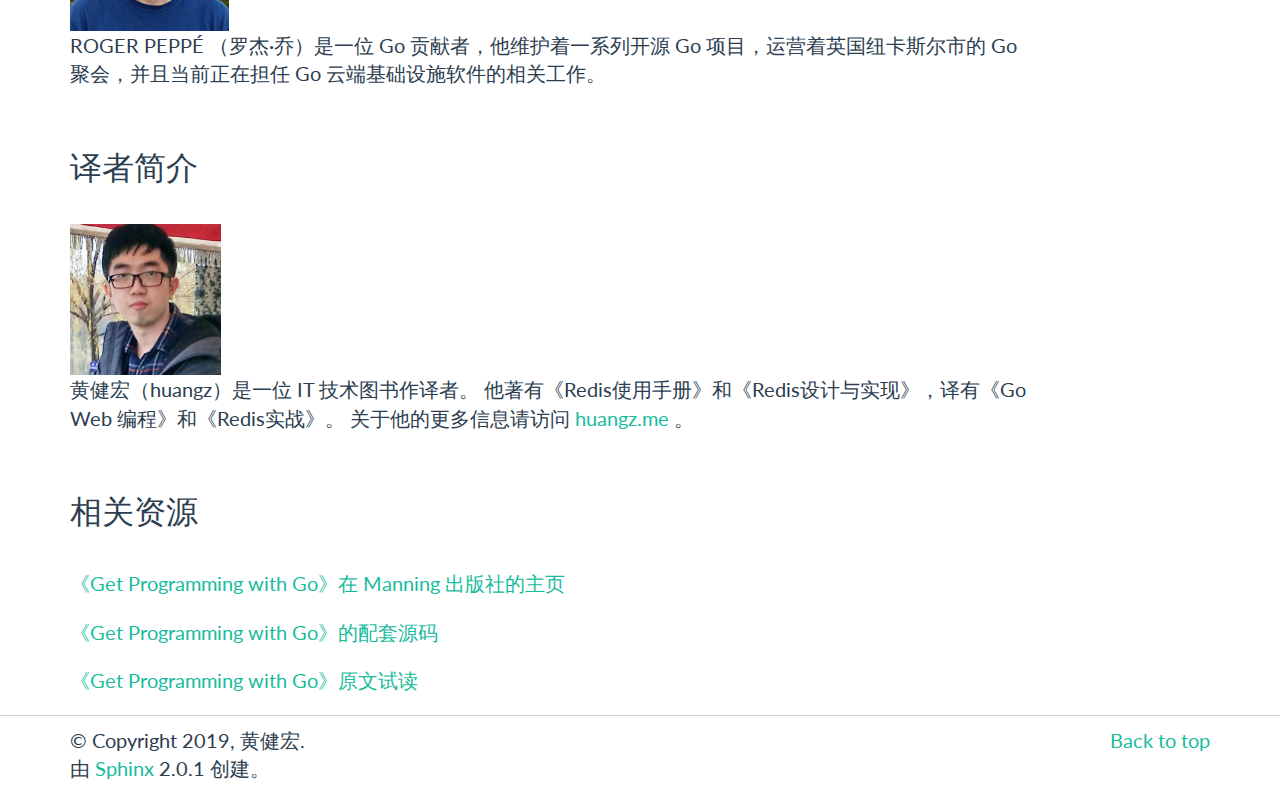
==== commit df3ec63c: "build" ====
--- a/index.html
+++ b/index.html
@@ -132,62 +132,283 @@
 </div>
 <p><strong>单元 0：入门</strong></p>
 <ul class="simple">
-<li><p>第 1 课：各就各位，预备，跑！</p></li>
+<li><p>第 1 课：各就各位，预备，Go！</p>
+<ul>
+<li><p>1.1 什么是 Go ？</p></li>
+<li><p>1.2 Go 游乐场</p></li>
+<li><p>1.3 包和函数</p></li>
+<li><p>1.4 唯一无二的大括号风格</p></li>
+<li><p>1.5 课后小结</p></li>
+</ul>
+</li>
 </ul>
 <p><strong>单元 1：命令式编程</strong></p>
 <ul class="simple">
-<li><p>第 2 课：被美化的计算器</p></li>
-<li><p>第 3 课：循环和分支</p></li>
-<li><p>第 4 课：变量作用域</p></li>
+<li><p>第 2 课：被美化的计算器</p>
+<ul>
+<li><p>2.1 执行计算</p></li>
+<li><p>2.2 格式化输出</p></li>
+<li><p>2.3 常量和变量</p></li>
+<li><p>2.4 走捷径</p></li>
+<li><p>2.5 数字游戏</p></li>
+<li><p>2.6 课后小结</p></li>
+</ul>
+</li>
+<li><p>第 3 课：循环和分支</p>
+<ul>
+<li><p>3.1 真或假</p></li>
+<li><p>3.2 比较</p></li>
+<li><p>3.2 使用 <code class="docutils literal notranslate"><span class="pre">if</span></code> 实现分支判断</p></li>
+<li><p>3.4 逻辑运算符</p></li>
+<li><p>3.5 使用 <code class="docutils literal notranslate"><span class="pre">switch</span></code> 实现分支判断</p></li>
+<li><p>3.6 使用循环实现重复执行</p></li>
+<li><p>3.7 课后小结</p></li>
+</ul>
+</li>
+<li><p>第 4 课：变量作用域</p>
+<ul>
+<li><p>4.1 审视作用域</p></li>
+<li><p>4.2 简短声明</p></li>
+<li><p>4.3 作用域的范围</p></li>
+<li><p>4.4 课后小结</p></li>
+</ul>
+</li>
 <li><p>第 5 课：单元实验——前往火星的航行票</p></li>
 </ul>
 <p><strong>单元 2：类型</strong></p>
 <ul class="simple">
-<li><p>第 6 课：实数</p></li>
-<li><p>第 7 课：整数</p></li>
-<li><p>第 8 课：大数</p></li>
-<li><p>第 9 课：多语言文本</p></li>
-<li><p>第 10 课：类型转换</p></li>
+<li><p>第 6 课：实数</p>
+<ul>
+<li><p>6.1 声明浮点数变量</p></li>
+<li><p>6.2 打印浮点数类型</p></li>
+<li><p>6.3 浮点精确性</p></li>
+<li><p>6.4 比较浮点数</p></li>
+<li><p>6.5 课后小结</p></li>
+</ul>
+</li>
+<li><p>第 7 课：整数</p>
+<ul>
+<li><p>7.1 声明整数变量</p></li>
+<li><p>7.2 为 8 位颜色使用 uint8 类型</p></li>
+<li><p>7.3 整数回绕</p></li>
+<li><p>7.4 课后小结</p></li>
+</ul>
+</li>
+<li><p>第 8 课：大数</p>
+<ul>
+<li><p>8.1 击中天花板</p></li>
+<li><p>8.2 big 包</p></li>
+<li><p>8.3 大小非同寻常的变量</p></li>
+<li><p>8.4 课后小结</p></li>
+</ul>
+</li>
+<li><p>第 9 课：多语言文本</p>
+<ul>
+<li><p>9.1 声明字符串变量</p></li>
+<li><p>9.2 字符、代码点、符文和字节</p></li>
+<li><p>9.3 拉弦</p></li>
+<li><p>9.4 使用凯撒加密法处理字符</p></li>
+<li><p>9.5 将字符串解码为符文</p></li>
+<li><p>9.6 课后小结</p></li>
+</ul>
+</li>
+<li><p>第 10 课：类型转换</p>
+<ul>
+<li><p>10.1 类型不能混合使用</p></li>
+<li><p>10.2 数字类型转换</p></li>
+<li><p>10.3 类型转换的危险之处</p></li>
+<li><p>10.4 字符串转换</p></li>
+<li><p>10.5 转换布尔值</p></li>
+<li><p>10.6 课后小结</p></li>
+</ul>
+</li>
 <li><p>第 11 课：单元实验——维吉尼亚加密法</p></li>
 </ul>
 <p><strong>单元 3：构建块</strong></p>
 <ul class="simple">
-<li><p>第 12 课：函数</p></li>
-<li><p>第 13 课：方法</p></li>
-<li><p>第 14 课：第一类函数</p></li>
+<li><p>第 12 课：函数</p>
+<ul>
+<li><p>12.1 函数声明</p></li>
+<li><p>12.2 编写函数</p></li>
+<li><p>12.3 课后小结</p></li>
+</ul>
+</li>
+<li><p>第 13 课：方法</p>
+<ul>
+<li><p>13.1 声明新类型</p></li>
+<li><p>13.2 引入自定义类型</p></li>
+<li><p>13.3 通过方法为类型添加行为</p></li>
+<li><p>13.4 课后小结</p></li>
+</ul>
+</li>
+<li><p>第 14 课：第一类函数</p>
+<ul>
+<li><p>14.1 将函数赋值给变量</p></li>
+<li><p>14.2 将函数传递给其他函数</p></li>
+<li><p>14.3 声明函数类型</p></li>
+<li><p>14.4 闭包和匿名函数</p></li>
+<li><p>14.5 课后总结</p></li>
+</ul>
+</li>
 <li><p>第 15 课：单元实验——温度表</p></li>
 </ul>
 <p><strong>单元 4：收集器</strong></p>
 <ul class="simple">
-<li><p>第 16 课：劳苦功高的数组</p></li>
-<li><p>第 17 课：切片——朝向数组的窗口</p></li>
-<li><p>第 18 课：更大的切片</p></li>
-<li><p>第 19 课：无所不能的映射</p></li>
-<li><p>第 20 课：单元实验——切片人生</p></li>
+<li><p>第 16 课：劳苦功高的数组</p>
+<ul>
+<li><p>16.1 声明数组并访问它们的元素</p></li>
+<li><p>16.2 小心越界</p></li>
+<li><p>16.3 使用复合字面量初始化数组</p></li>
+<li><p>16.4 迭代数组</p></li>
+<li><p>16.5 被复制的数组</p></li>
+<li><p>16.6 由数组组成的数组</p></li>
+<li><p>16.7 课后小结</p></li>
+</ul>
+</li>
+<li><p>第 17 课：切片——朝向数组的窗口</p>
+<ul>
+<li><p>17.1 分割数组</p></li>
+<li><p>17.2 切片的复合字面量</p></li>
+<li><p>17.3 切片的威力</p></li>
+<li><p>17.4 带有方法的切片</p></li>
+<li><p>17.5 课后小结</p></li>
+</ul>
+</li>
+<li><p>第 18 课：更大的切片</p>
+<ul>
+<li><p>18.1 <code class="docutils literal notranslate"><span class="pre">append</span></code> 函数</p></li>
+<li><p>18.2 长度和容量</p></li>
+<li><p>18.3 详解 <code class="docutils literal notranslate"><span class="pre">append</span></code> 函数</p></li>
+<li><p>18.4 三索引切片操作</p></li>
+<li><p>18.5 使用 <code class="docutils literal notranslate"><span class="pre">make</span></code> 对切片实行预分配</p></li>
+<li><p>18.6 声明可变参数函数</p></li>
+<li><p>18.7 课后小结</p></li>
+</ul>
+</li>
+<li><p>第 19 课：无所不能的映射</p>
+<ul>
+<li><p>19.1 声明映射</p></li>
+<li><p>19.2 映射不会被拷贝</p></li>
+<li><p>19.3 使用 <code class="docutils literal notranslate"><span class="pre">make</span></code> 实行映射预分配</p></li>
+<li><p>19.4 使用映射进行计数</p></li>
+<li><p>19.5 使用映射和切片实现数据分组</p></li>
+<li><p>19.6 将映射用作集合</p></li>
+<li><p>19.7 课后小结</p></li>
+</ul>
+</li>
+<li><p>第 20 课：单元实验——切片人生</p>
+<ul>
+<li><p>20.1 开天辟地</p></li>
+<li><p>20.2 适者生存</p></li>
+<li><p>20.3 平行世界</p></li>
+</ul>
+</li>
 </ul>
 <p><strong>单元 5：状态与行为</strong></p>
 <ul class="simple">
-<li><p>第 21 课：结构</p></li>
-<li><p>第 22 课：Go 没有类</p></li>
-<li><p>第 23 课：组合与转发</p></li>
-<li><p>第 24 课：接口</p></li>
+<li><p>第 21 课：结构</p>
+<ul>
+<li><p>21.1 声明结构</p></li>
+<li><p>21.2 通过类型重用结构</p></li>
+<li><p>21.3 通过复合字面量初始化结构</p></li>
+<li><p>21.4 结构将被复制</p></li>
+<li><p>21.5 由结构组成的切片</p></li>
+<li><p>21.6 将结构编码为 JSON</p></li>
+<li><p>21.7 使用结构标签定制 JSON</p></li>
+<li><p>21.8 课后小结</p></li>
+</ul>
+</li>
+<li><p>第 22 课：Go 没有类</p>
+<ul>
+<li><p>22.1 将方法绑定至结构</p></li>
+<li><p>22.2 构造函数</p></li>
+<li><p>22.3 类的替代品</p></li>
+<li><p>22.4 课后小结</p></li>
+</ul>
+</li>
+<li><p>第 23 课：组合与转发</p>
+<ul>
+<li><p>23.1 合并结构</p></li>
+<li><p>23.2 方法转向</p></li>
+<li><p>23.3 命名冲突</p></li>
+<li><p>23.4 课后小结</p></li>
+</ul>
+</li>
+<li><p>第 24 课：接口</p>
+<ul>
+<li><p>24.1 接口类型</p></li>
+<li><p>24.2 探索接口</p></li>
+<li><p>24.3 满足接口</p></li>
+<li><p>24.4 课后小结</p></li>
+</ul>
+</li>
 <li><p>第 25 课：单元实验——火星上的动物避难所</p></li>
 </ul>
 <p><strong>单元 6：深入 Go 语言</strong></p>
 <ul class="simple">
-<li><p>第 26 课：关于指针的二三事</p></li>
-<li><p>第 27 课：关于 nil 的纷纷扰扰</p></li>
-<li><p>第 28 课：孰能无过</p></li>
+<li><p>第 26 课：关于指针的二三事</p>
+<ul>
+<li><p>26.1 &amp; 和星号</p></li>
+<li><p>26.2 指针的作用就是指向</p></li>
+<li><p>26.3 实现修改</p></li>
+<li><p>26.4 隐式指针</p></li>
+<li><p>26.5 指针和接口</p></li>
+<li><p>26.6 明智地使用指针</p></li>
+<li><p>26.7 课后小结</p></li>
+</ul>
+</li>
+<li><p>第 27 课：关于 nil 的纷纷扰扰</p>
+<ul>
+<li><p>27.1 通向惊恐的空指针</p></li>
+<li><p>27.2 保护你的方法</p></li>
+<li><p>27.3 Nil 函数值</p></li>
+<li><p>27.4 Nil 切片</p></li>
+<li><p>27.5 Nil 映射</p></li>
+<li><p>27.6 Nil 接口</p></li>
+<li><p>27.7 Nil 之外的另一个选择</p></li>
+<li><p>27.8 课后小结</p></li>
+</ul>
+</li>
+<li><p>第 28 课：孰能无过</p>
+<ul>
+<li><p>28.1 处理错误</p></li>
+<li><p>28.2 优雅地错误处理</p></li>
+<li><p>28.3 新的错误</p></li>
+<li><p>28.4 不要惊恐</p></li>
+<li><p>28.5 课后小结</p></li>
+</ul>
+</li>
 <li><p>第 29 课：单元实验——数独规则</p></li>
 </ul>
 <p><strong>单元 6：并发编程</strong></p>
 <ul class="simple">
-<li><p>第 30 课：Goroutine 与并发</p></li>
-<li><p>第 31 课：并发状态</p></li>
-<li><p>第 32 课：单元实验——寻找火星生命</p></li>
+<li><p>第 30 课：Goroutine 与并发</p>
+<ul>
+<li><p>30.1 启动 goroutine</p></li>
+<li><p>30.2 不止一个 goroutine</p></li>
+<li><p>30.3 通道</p></li>
+<li><p>30.4 使用 SELECT 处理多个通道</p></li>
+<li><p>30.5 阻塞和死锁</p></li>
+<li><p>30.6 囊地鼠装配线</p></li>
+<li><p>30.7 课后小结</p></li>
+</ul>
+</li>
+<li><p>第 31 课：并发状态</p>
+<ul>
+<li><p>31.1 互斥</p></li>
+<li><p>31.2 长时间运行的工作进程</p></li>
+<li><p>31.3 课后小结</p></li>
+</ul>
+</li>
+<li><p>第 32 课：单元实验——寻找火星生命</p>
+<ul>
+<li><p>32.1 可供活动的网格</p></li>
+<li><p>32.2 报告发现</p></li>
+</ul>
+</li>
 </ul>
 <div class="line-block">
-<div class="line">总结：何去何从</div>
+<div class="line">结语：何去何从</div>
 <div class="line">附录：参考答案</div>
 <div class="line">索引</div>
 </div>
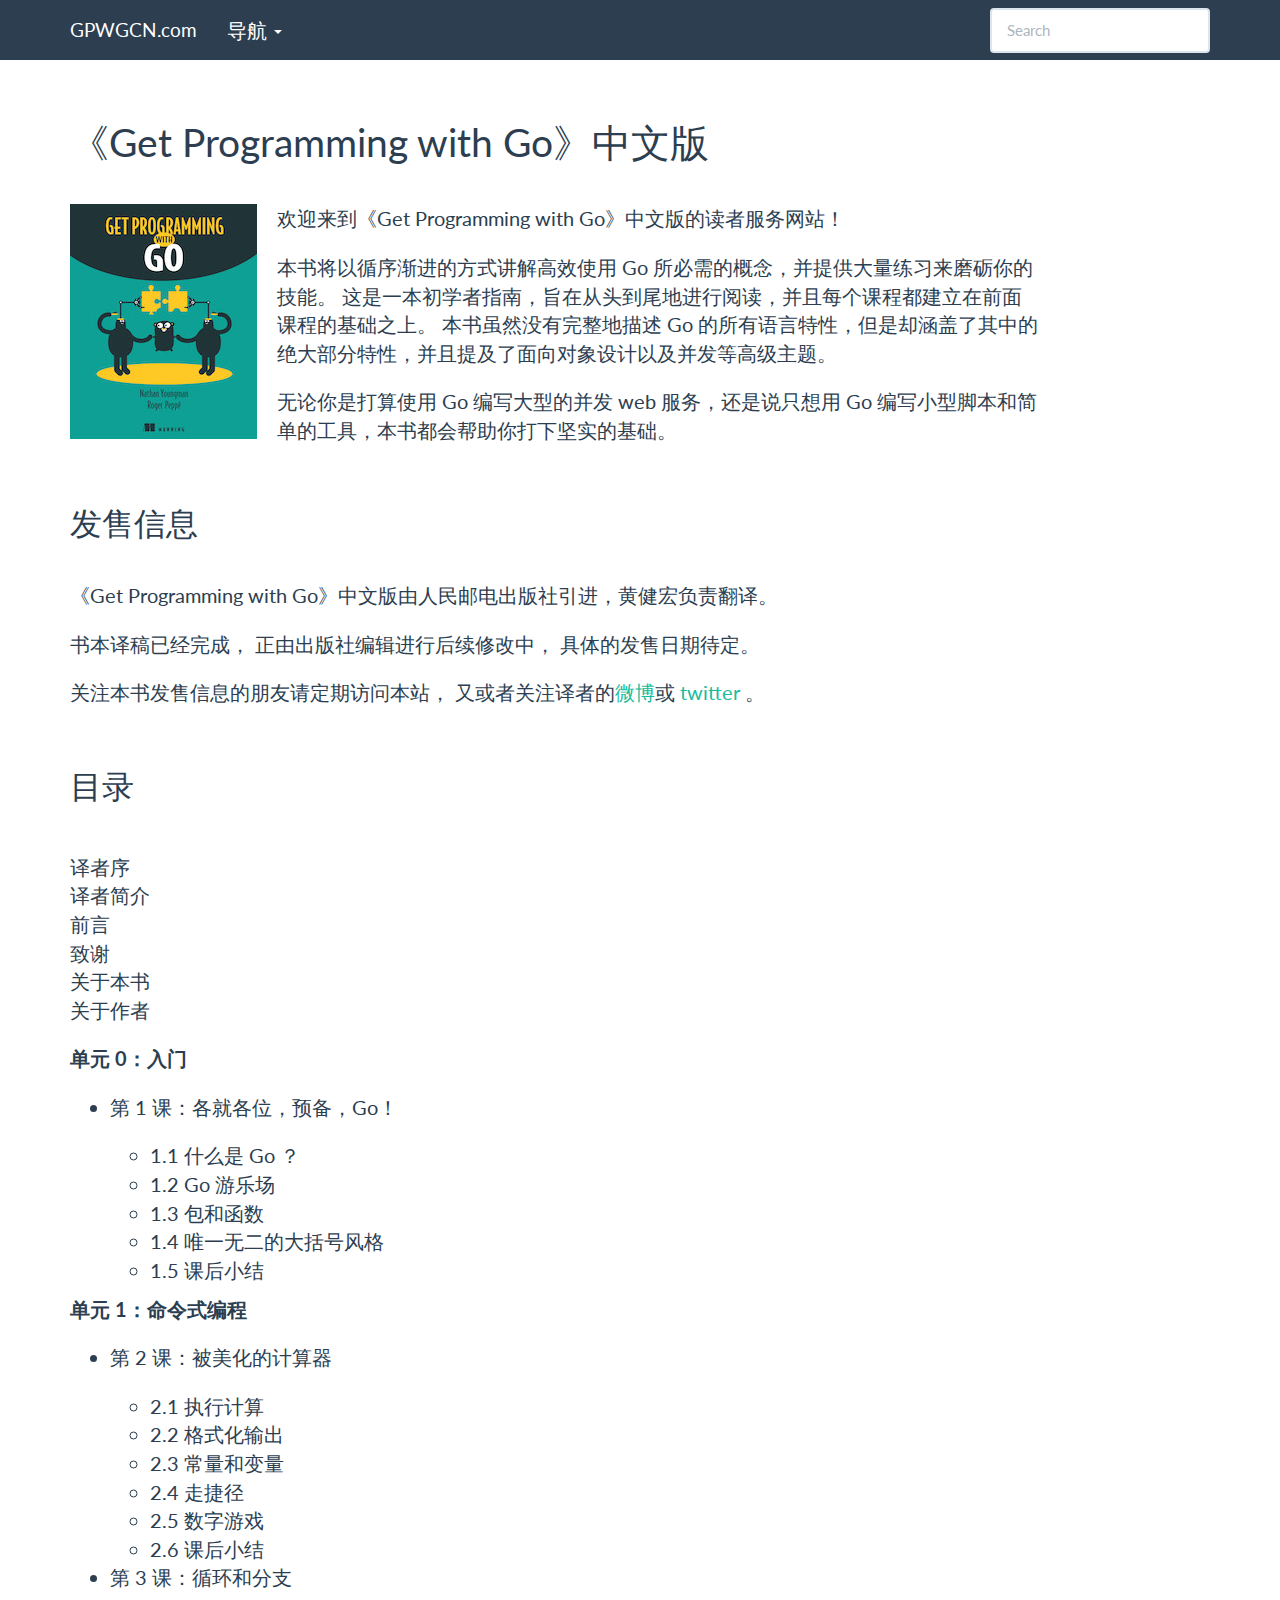
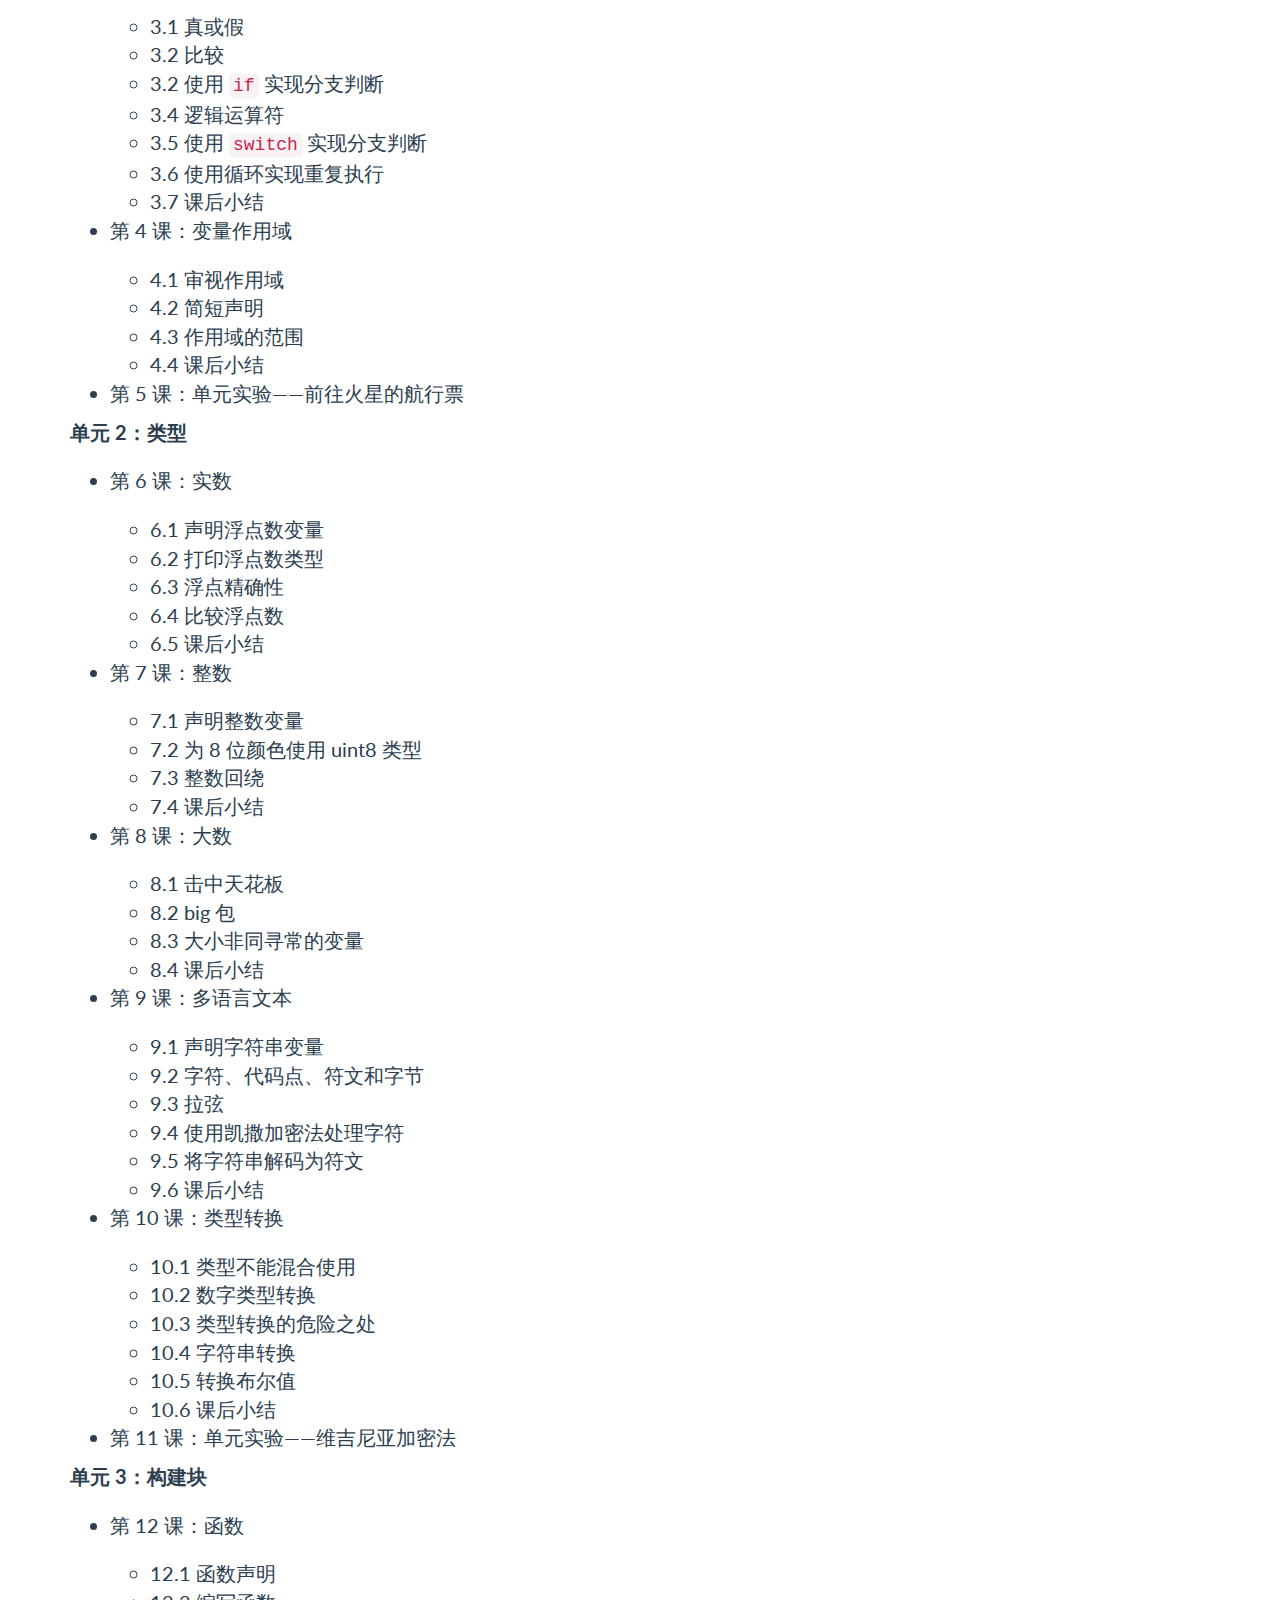
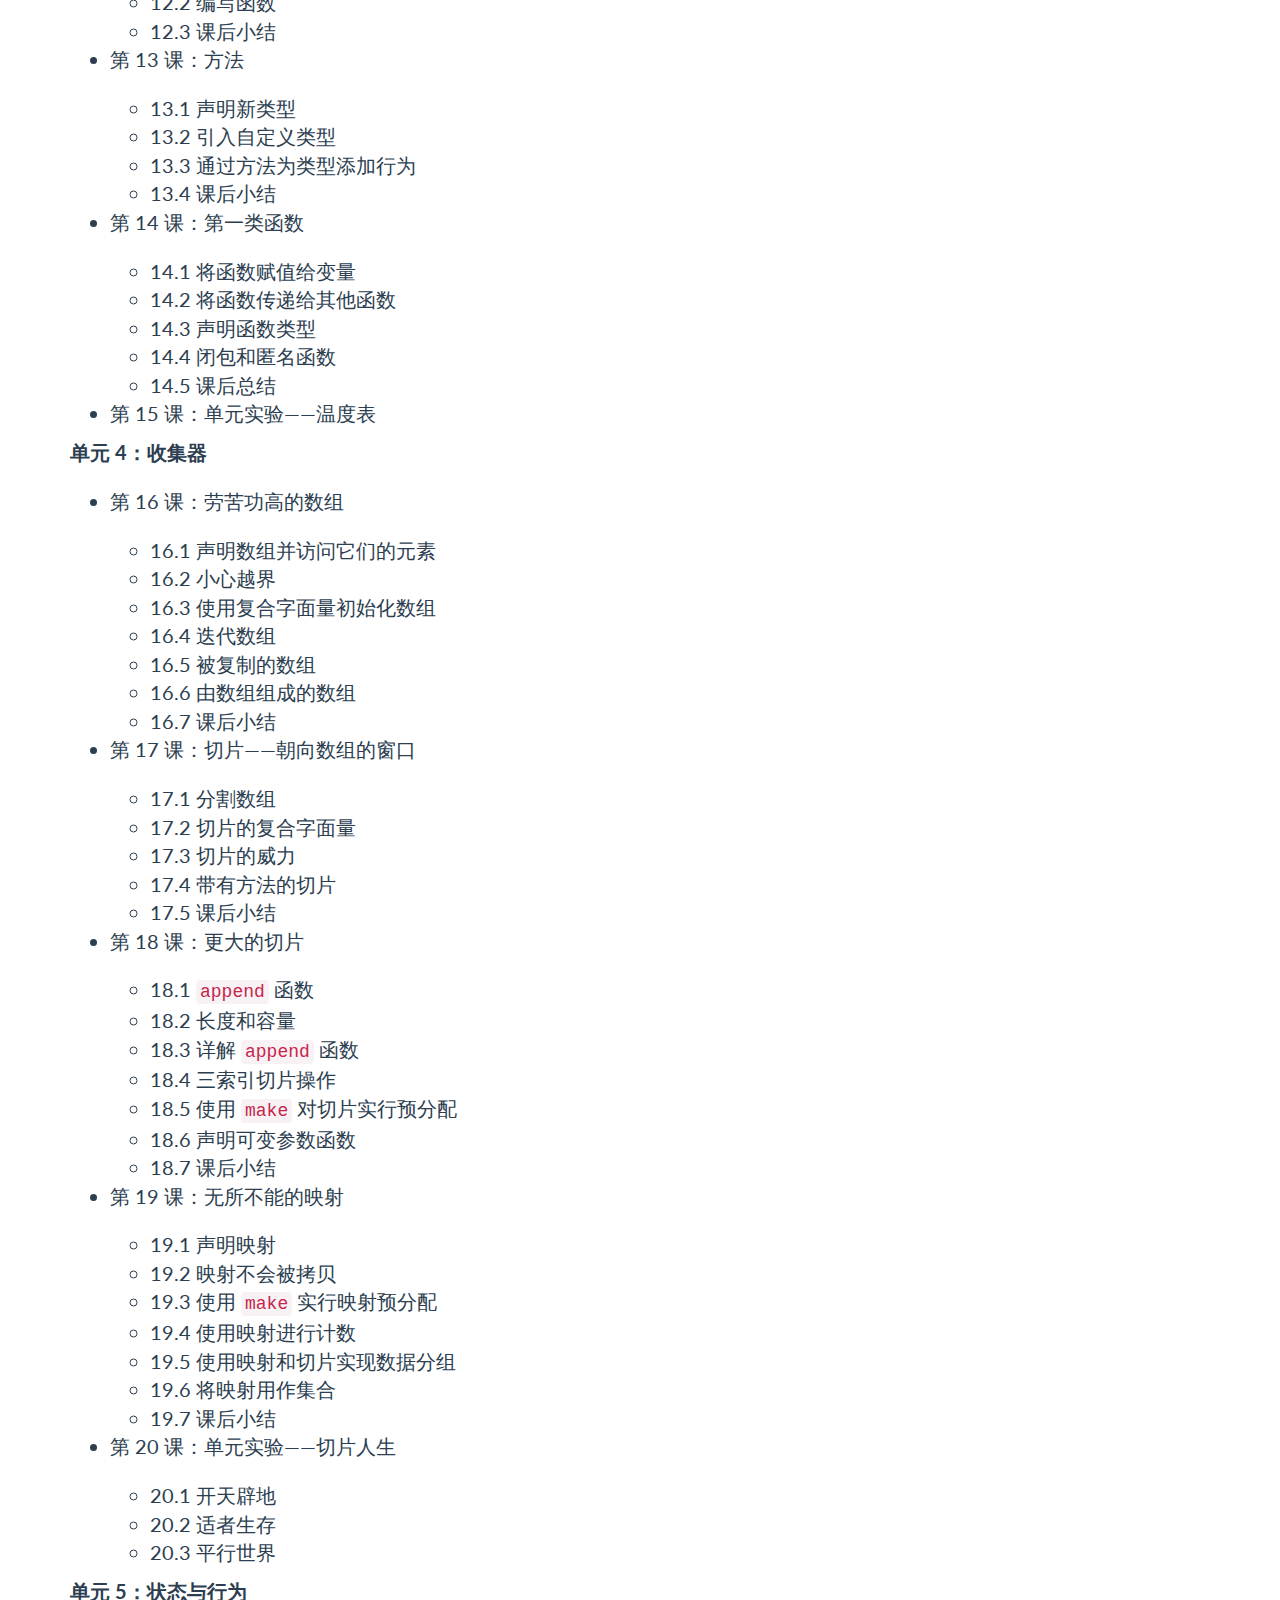
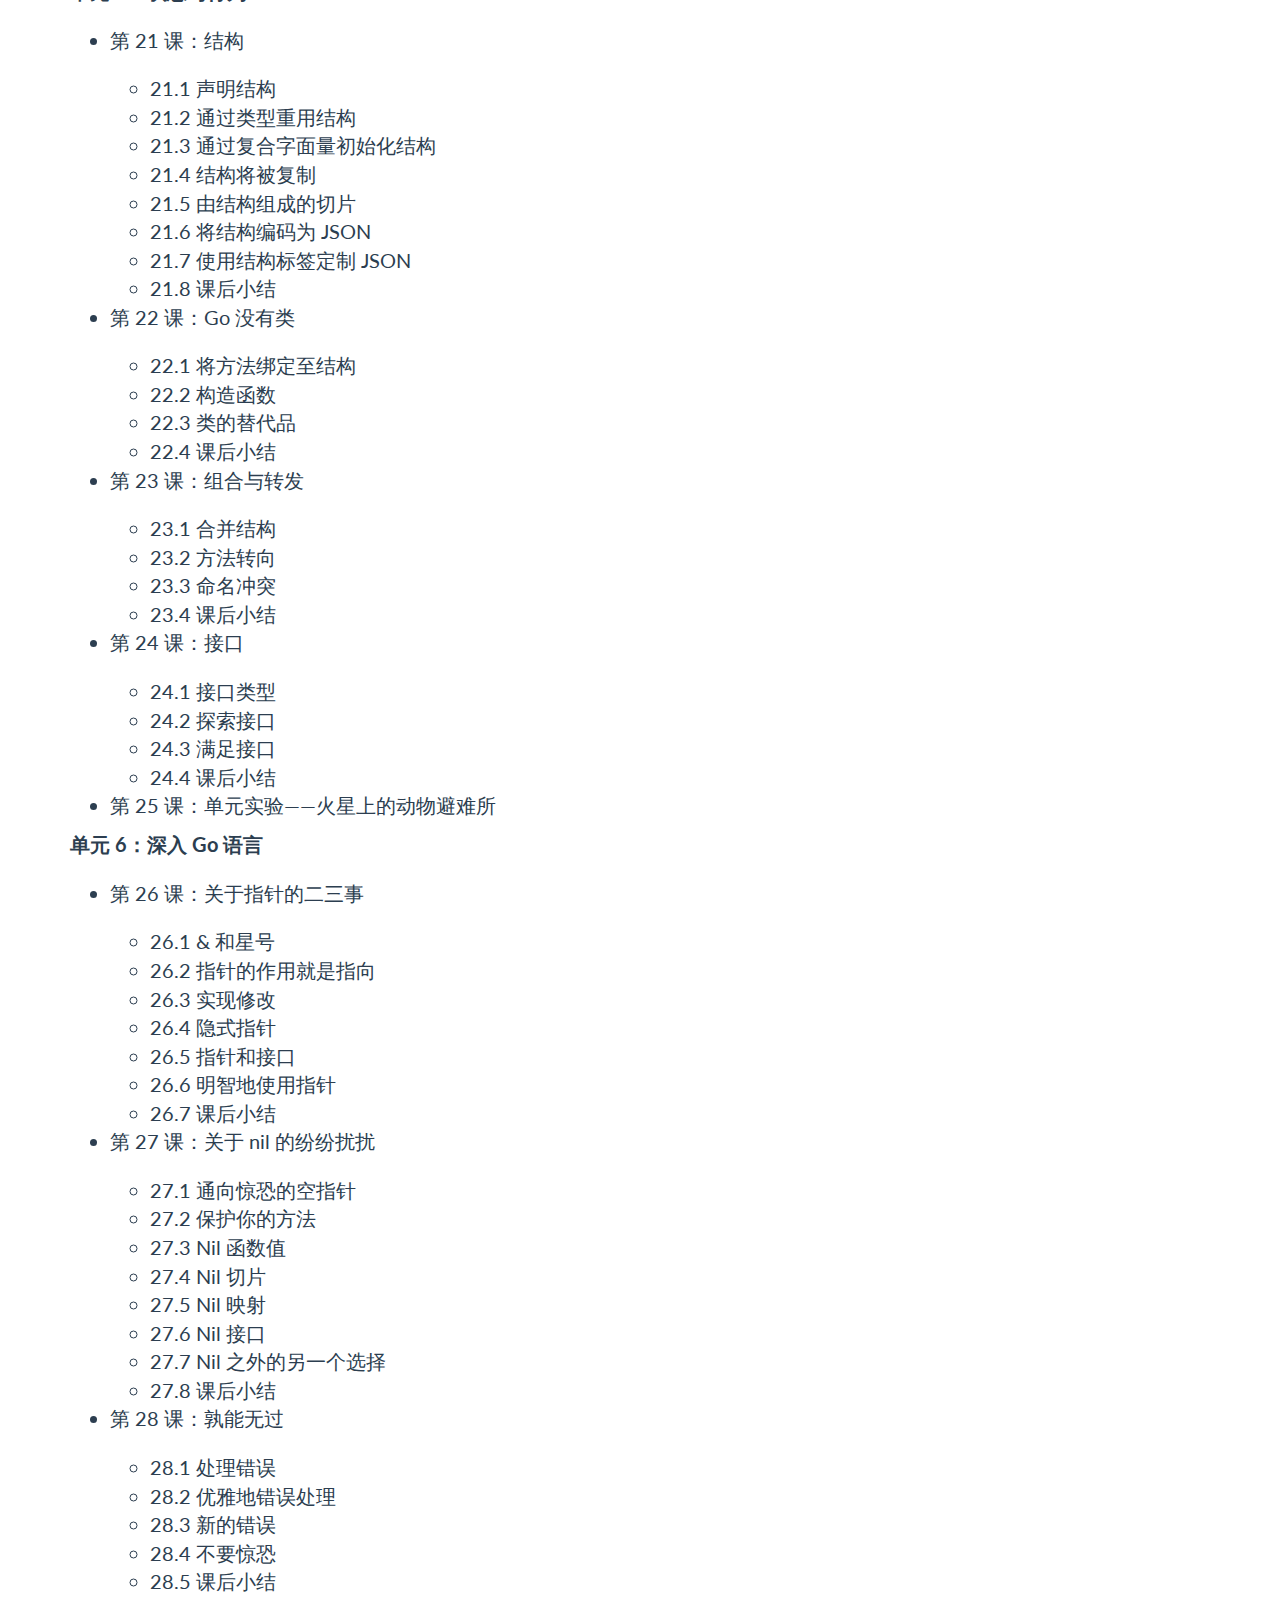
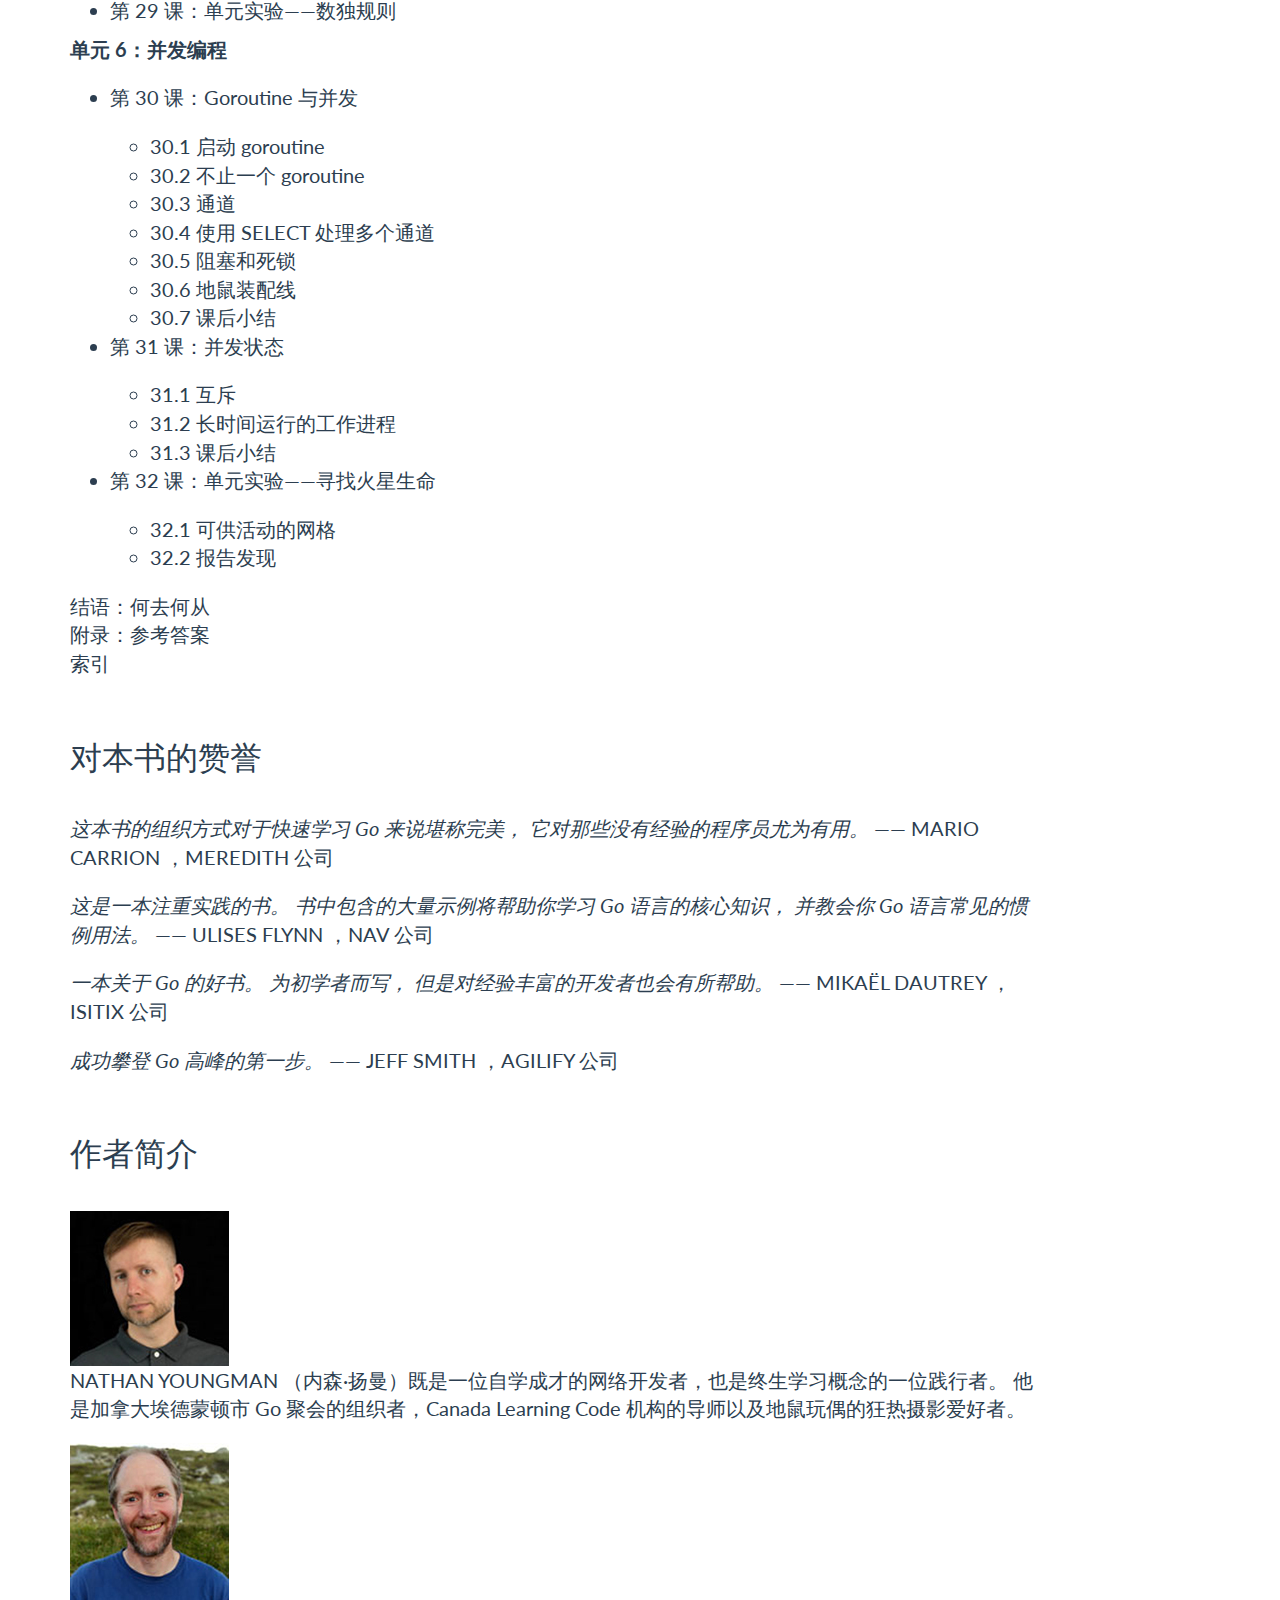
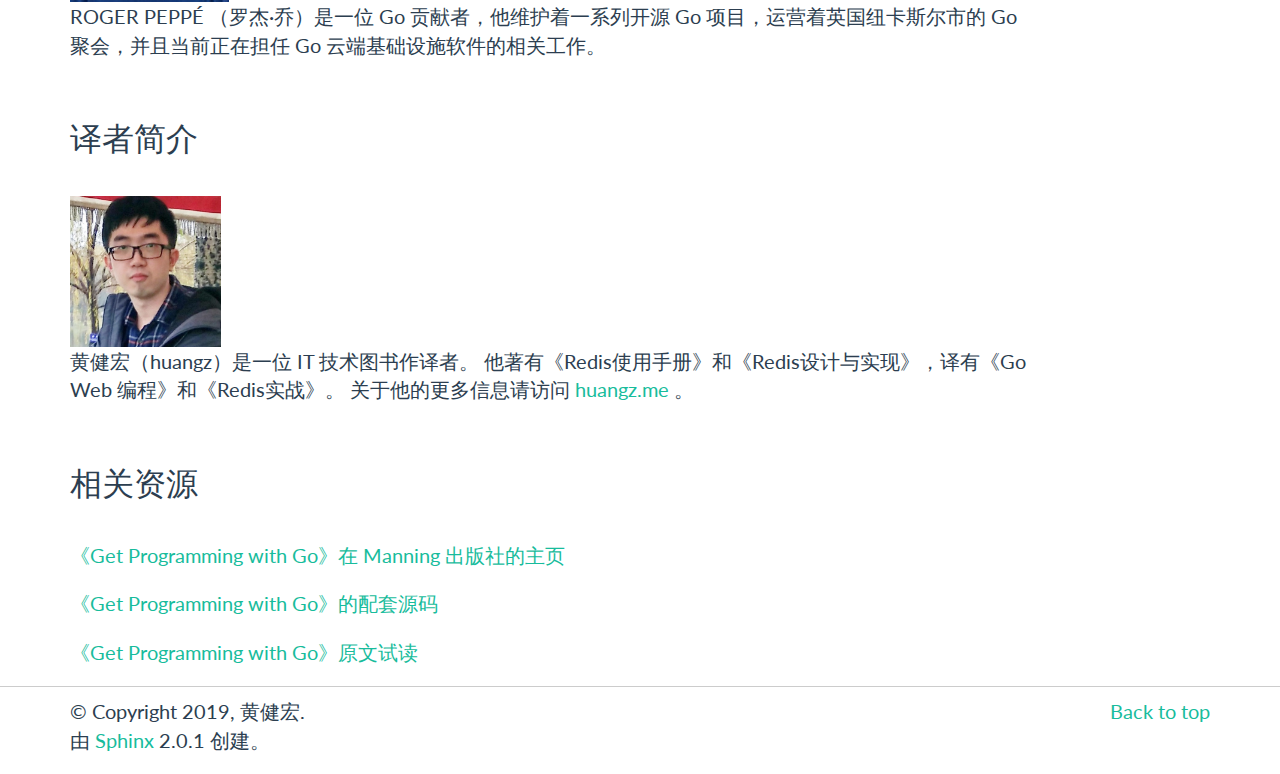
==== commit 700fbd50: "build" ====
--- a/index.html
+++ b/index.html
@@ -114,8 +114,8 @@
 <div class="section" id="id1">
 <h2>发售信息<a class="headerlink" href="#id1" title="永久链接至标题">¶</a></h2>
 <p>《Get Programming with Go》中文版由人民邮电出版社引进，黄健宏负责翻译。</p>
-<p>书本目前译稿已经完成，
-预计将于本月交稿，
+<p>书本译稿已经完成，
+正由出版社编辑进行后续修改中，
 具体的发售日期待定。</p>
 <p>关注本书发售信息的朋友请定期访问本站，
 又或者关注译者的<a class="reference external" href="http://weibo.com/huangz1990">微博</a>或 <a class="reference external" href="https://twitter.com/huangz1990">twitter</a> 。</p>
@@ -389,7 +389,7 @@
 <li><p>30.3 通道</p></li>
 <li><p>30.4 使用 SELECT 处理多个通道</p></li>
 <li><p>30.5 阻塞和死锁</p></li>
-<li><p>30.6 囊地鼠装配线</p></li>
+<li><p>30.6 地鼠装配线</p></li>
 <li><p>30.7 课后小结</p></li>
 </ul>
 </li>
@@ -433,7 +433,7 @@
 <h2>作者简介<a class="headerlink" href="#id5" title="永久链接至标题">¶</a></h2>
 <img alt="_images/NATHAN.jpg" src="_images/NATHAN.jpg" />
 <p>NATHAN YOUNGMAN （内森·扬曼）既是一位自学成才的网络开发者，也是终生学习概念的一位践行者。
-他是加拿大埃德蒙顿市 Go 聚会的组织者，加拿大代码教育（Canada Learning Code）机构的导师以及地鼠玩偶的狂热摄影爱好者。</p>
+他是加拿大埃德蒙顿市 Go 聚会的组织者，Canada Learning Code 机构的导师以及地鼠玩偶的狂热摄影爱好者。</p>
 <img alt="_images/ROGER.jpg" src="_images/ROGER.jpg" />
 <p>ROGER PEPPÉ （罗杰·乔）是一位 Go 贡献者，他维护着一系列开源 Go 项目，运营着英国纽卡斯尔市的 Go 聚会，并且当前正在担任 Go 云端基础设施软件的相关工作。</p>
 </div>
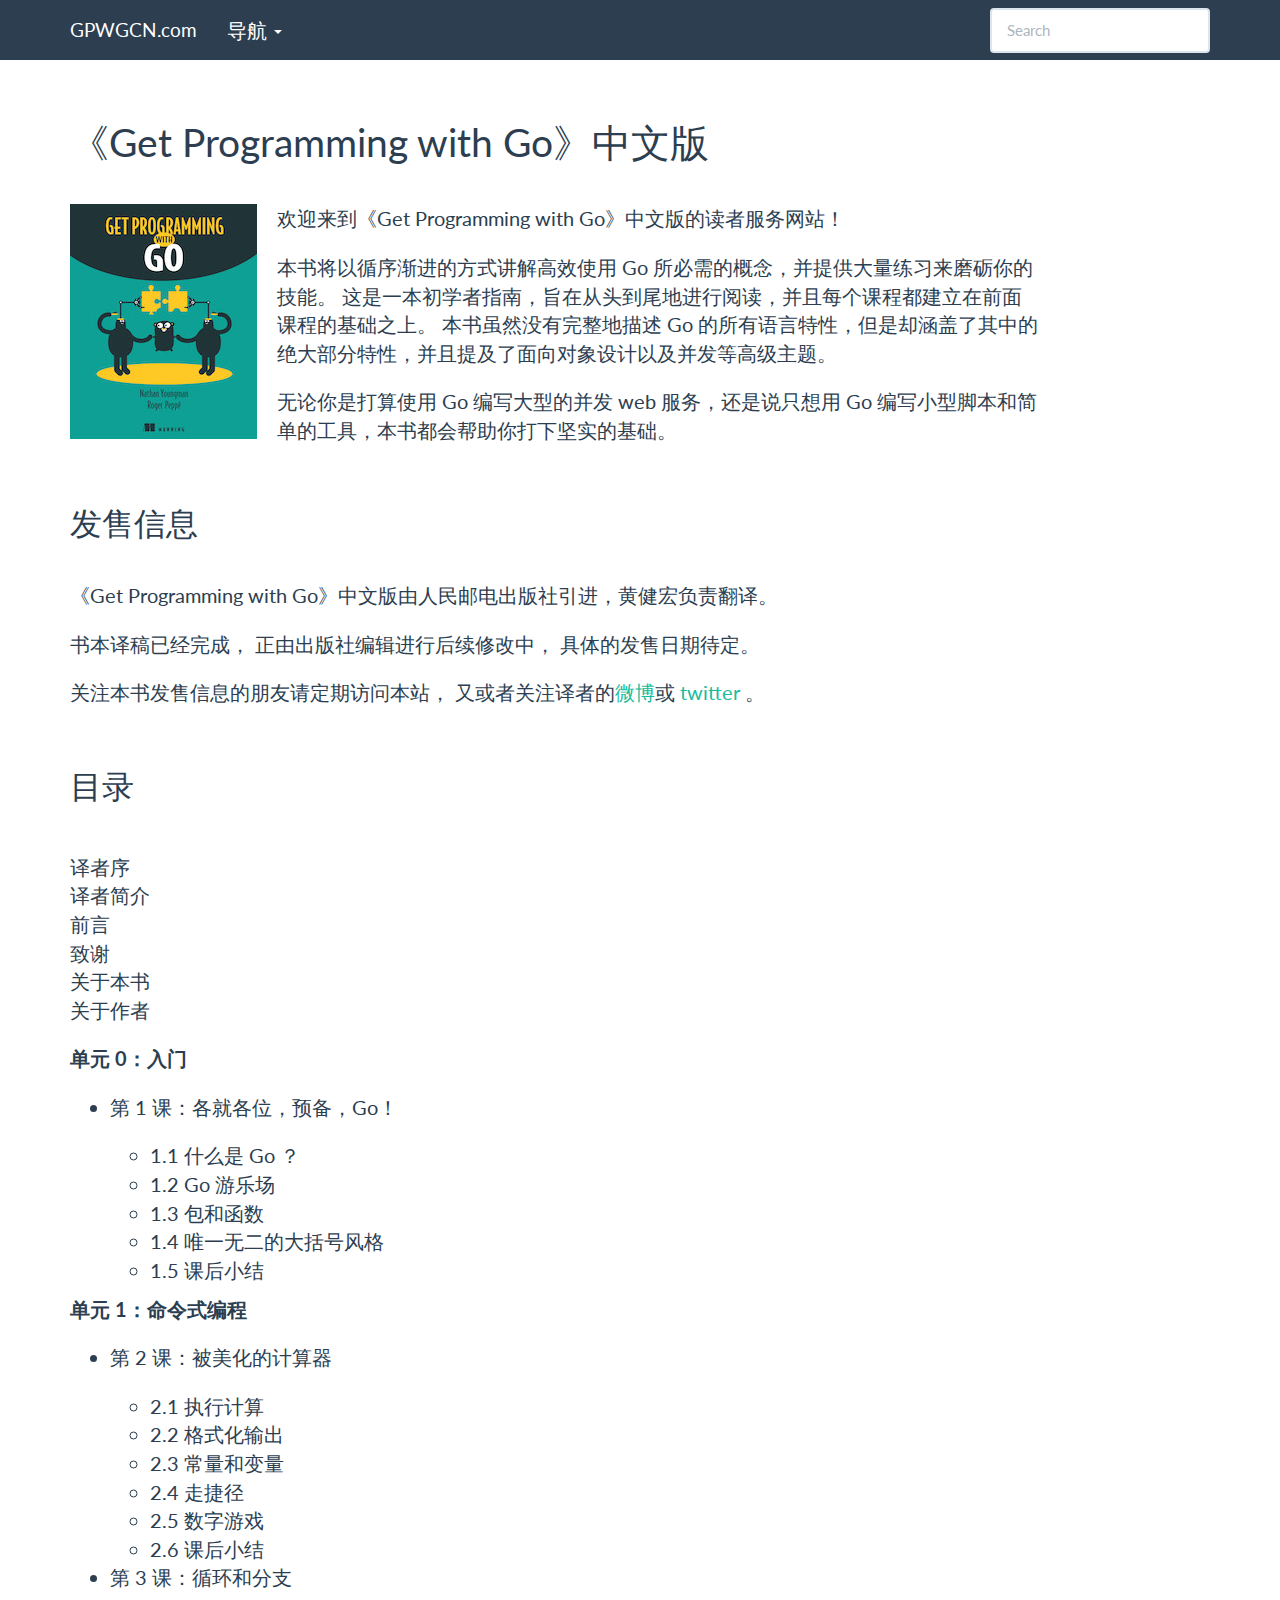
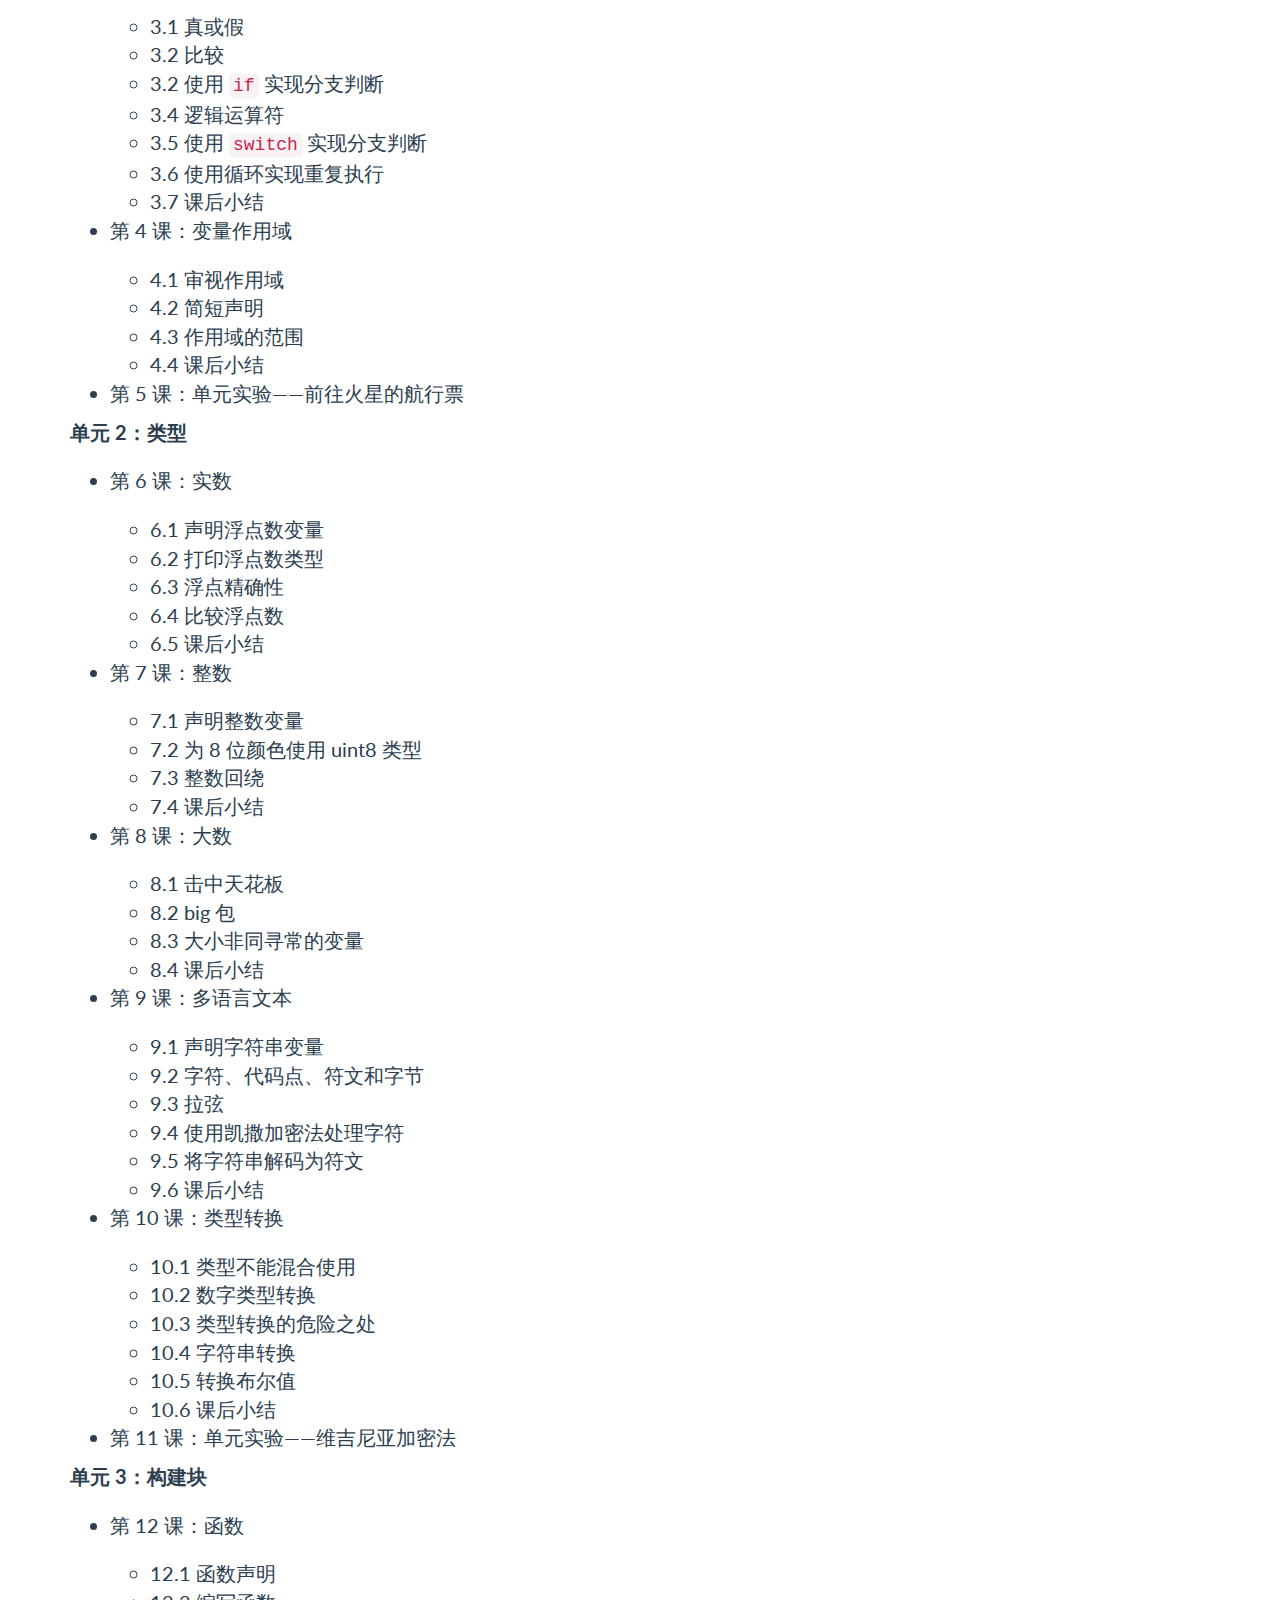
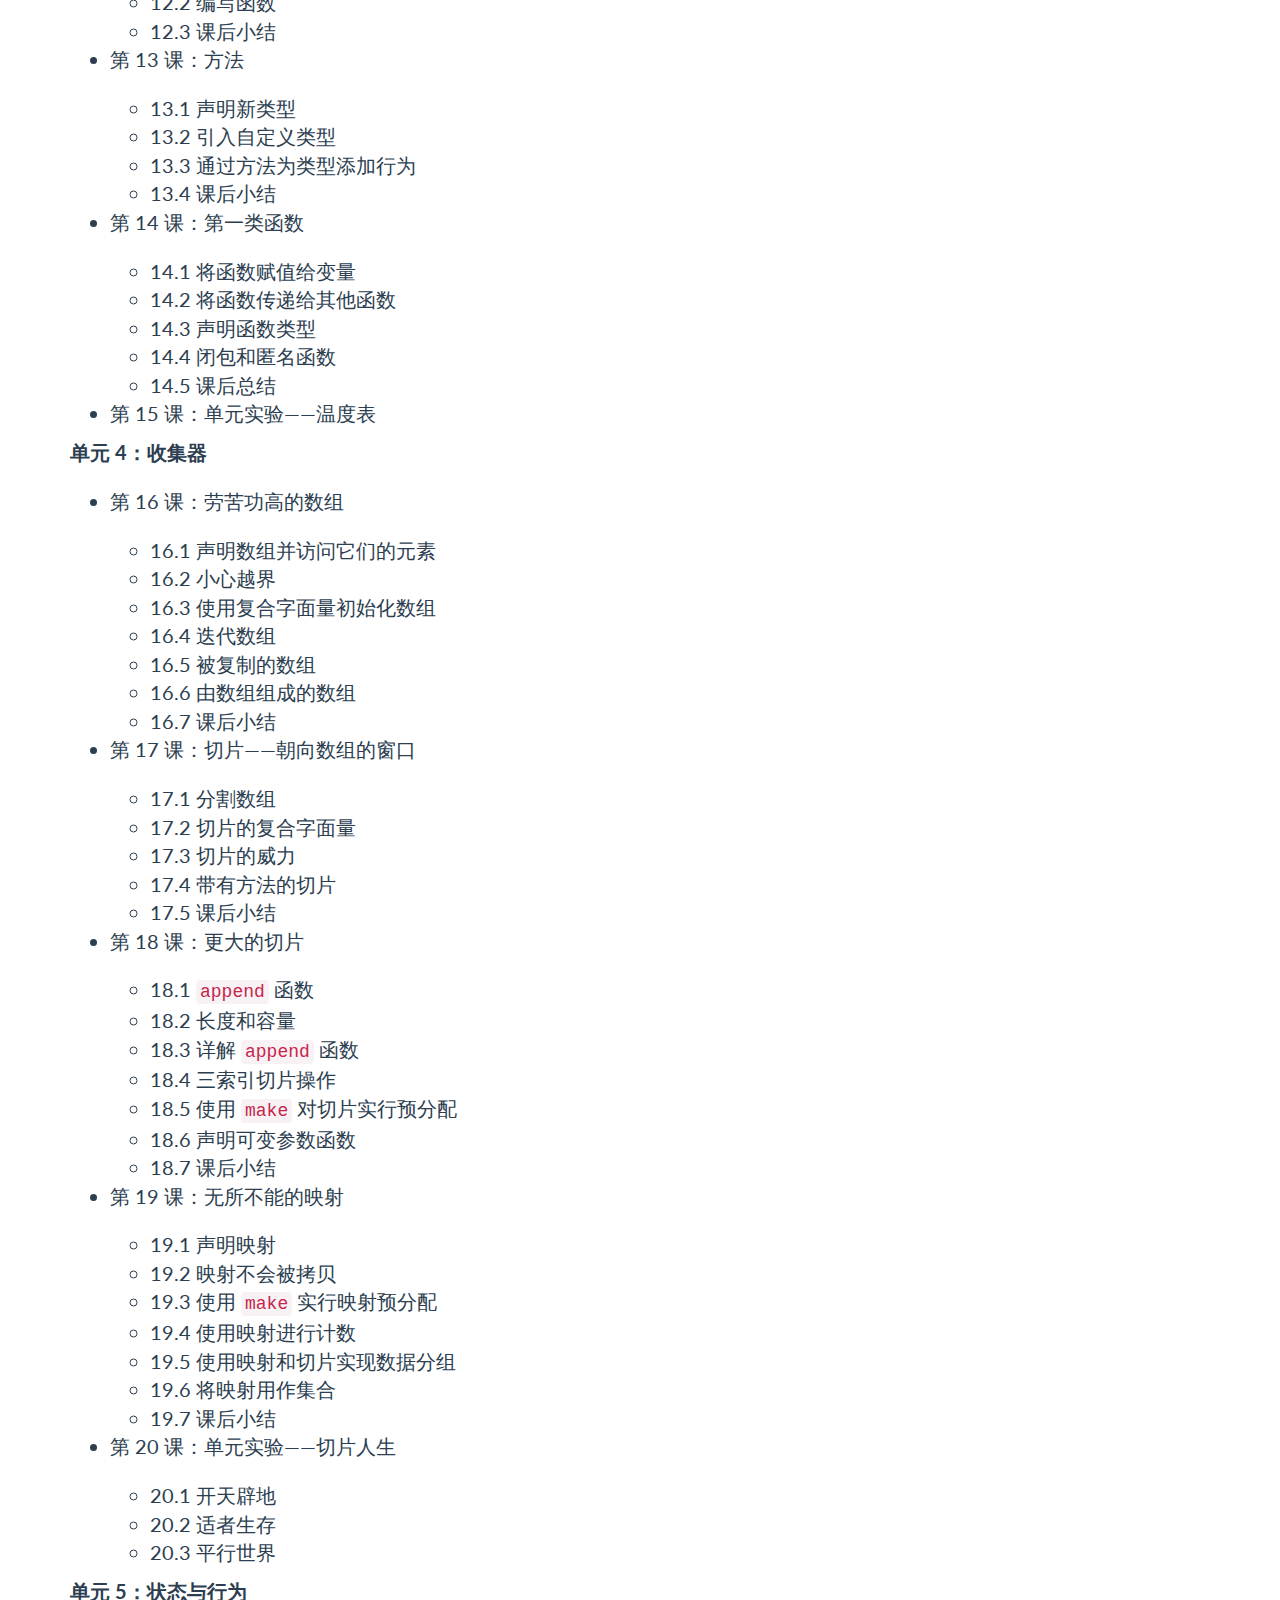
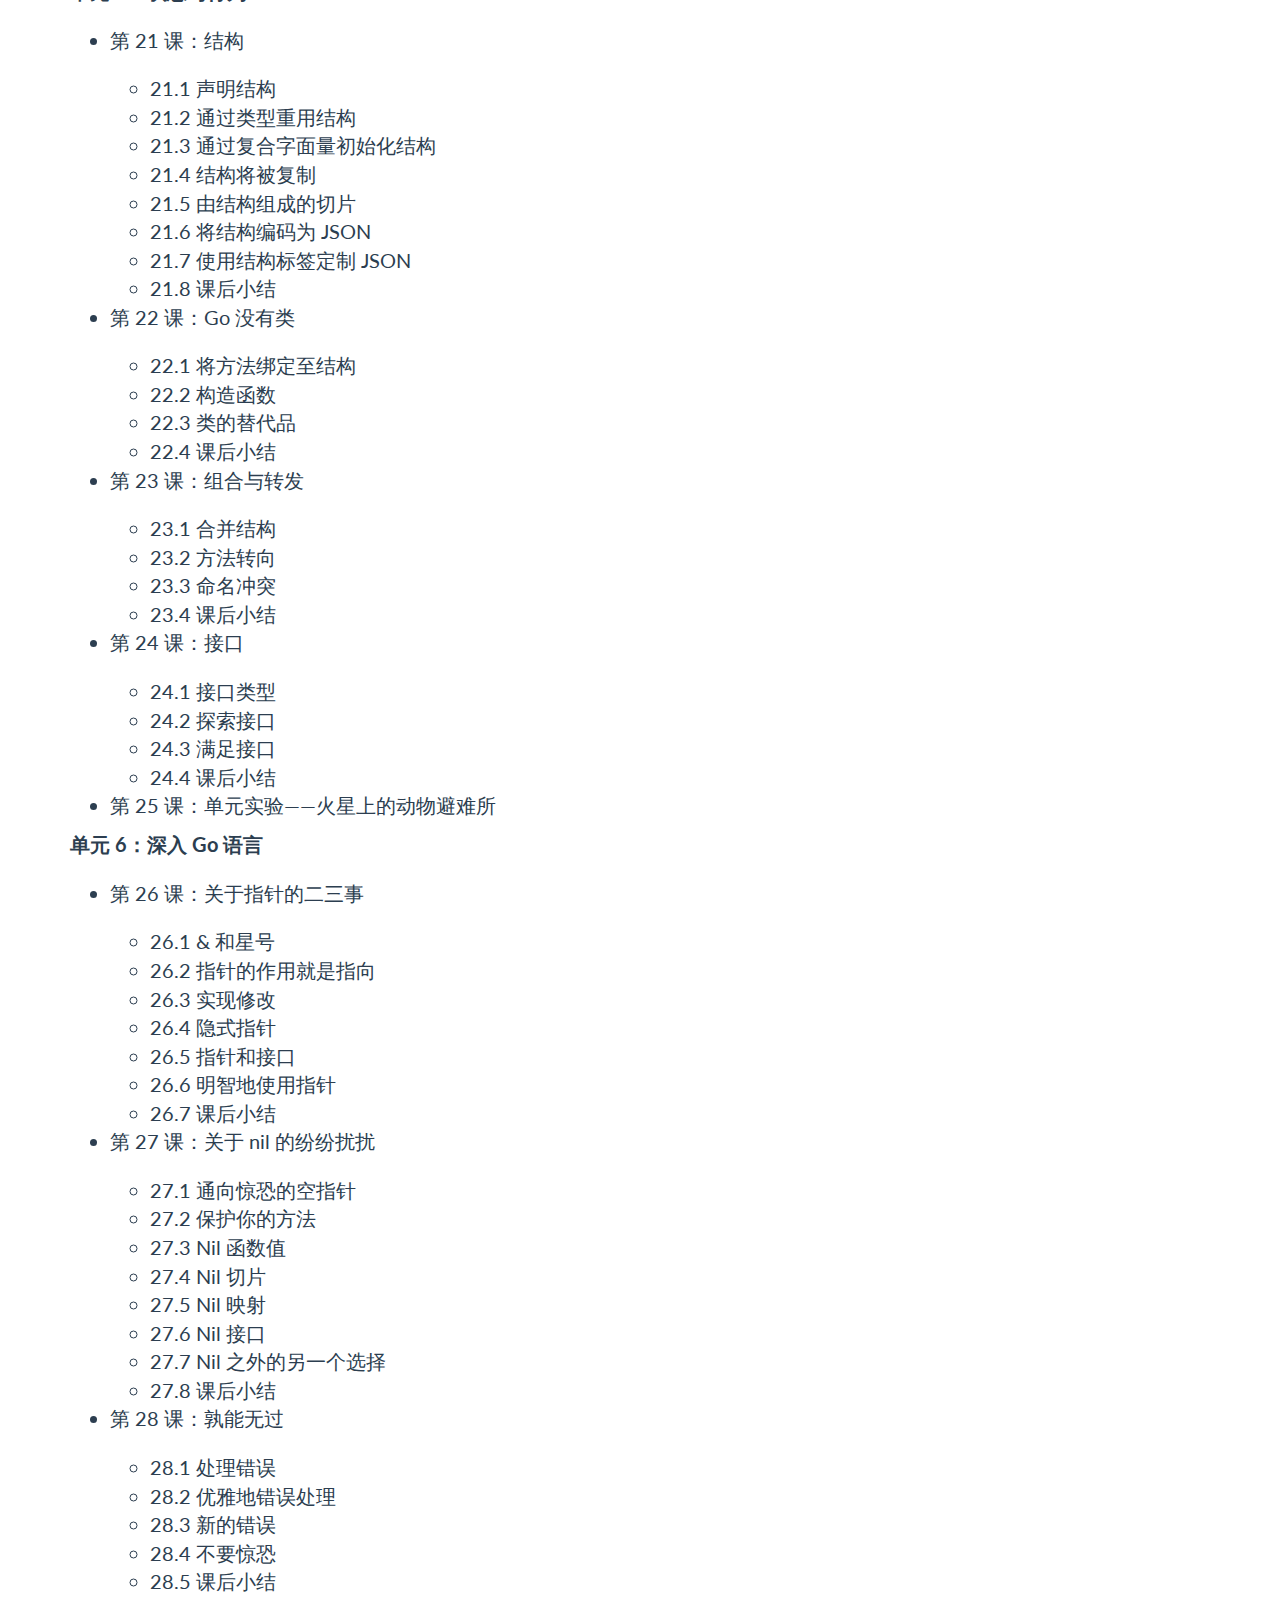
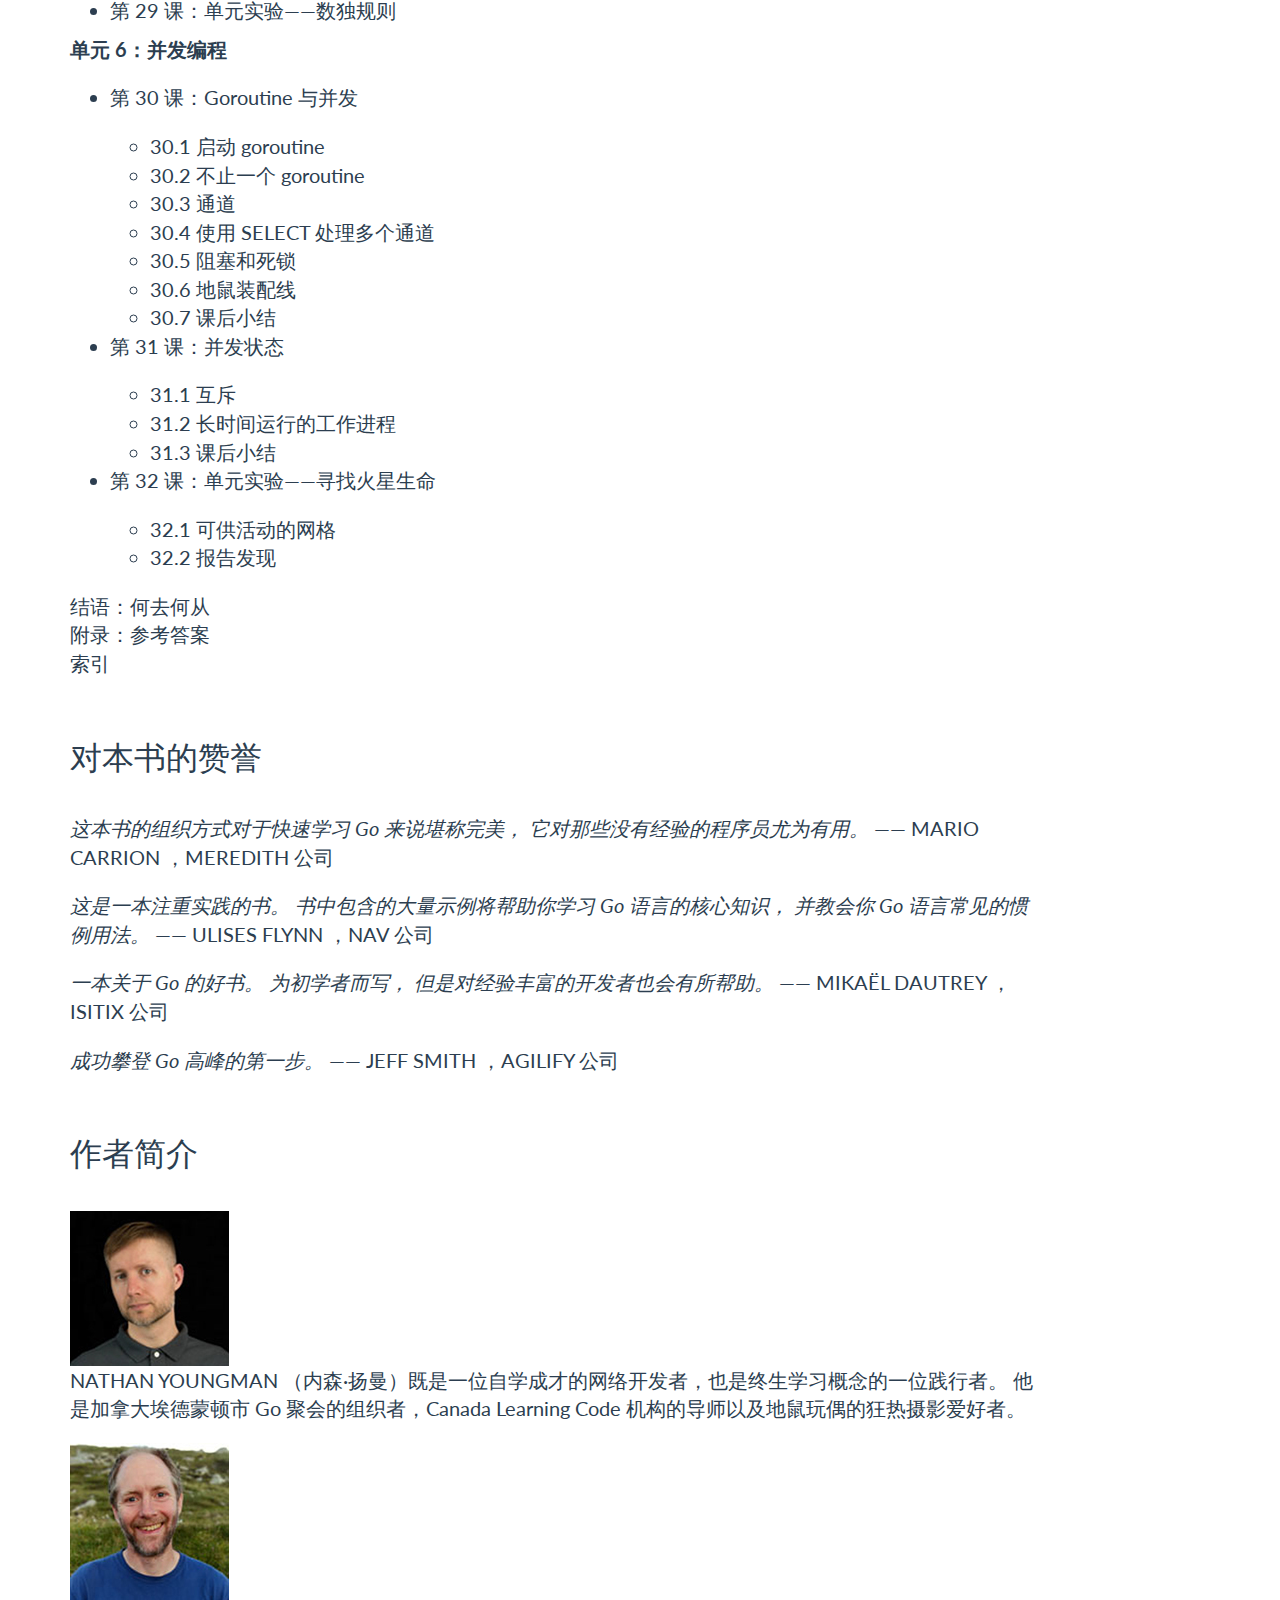
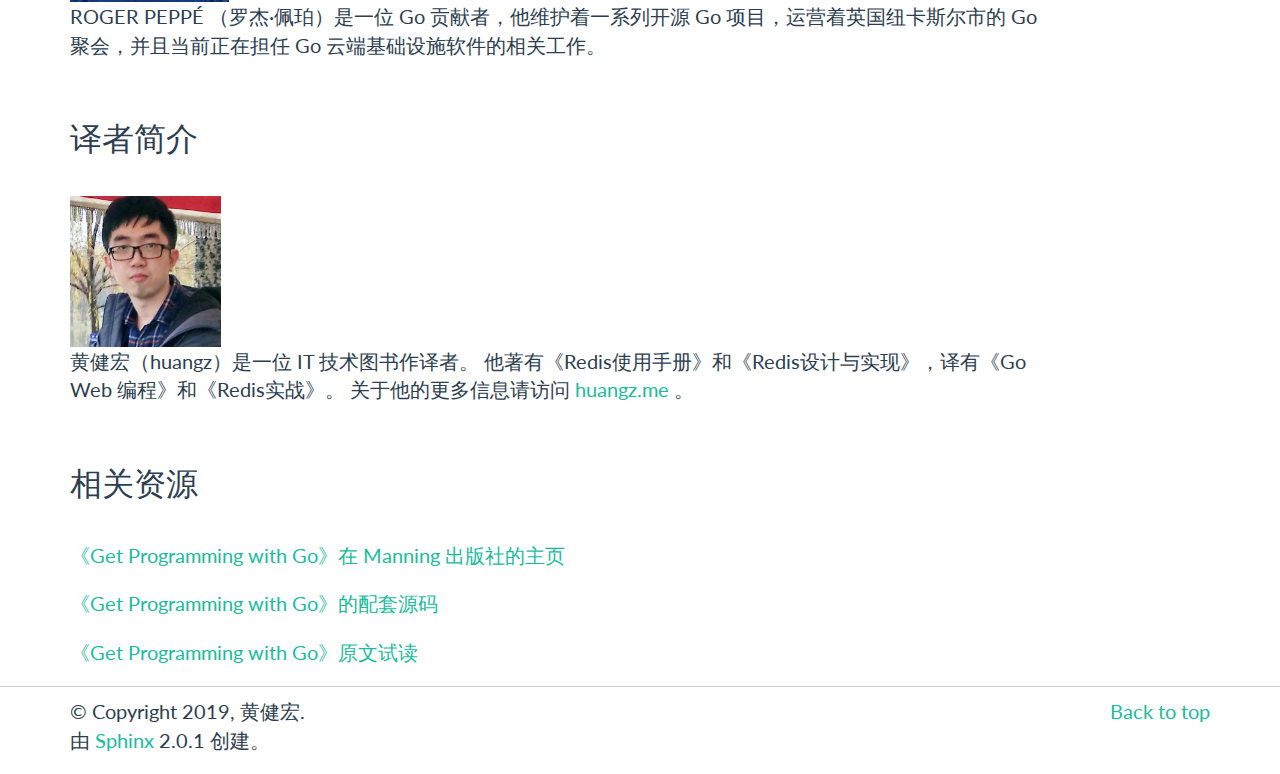
==== commit 4f442562: "build" ====
--- a/index.html
+++ b/index.html
@@ -435,7 +435,7 @@
 <p>NATHAN YOUNGMAN （内森·扬曼）既是一位自学成才的网络开发者，也是终生学习概念的一位践行者。
 他是加拿大埃德蒙顿市 Go 聚会的组织者，Canada Learning Code 机构的导师以及地鼠玩偶的狂热摄影爱好者。</p>
 <img alt="_images/ROGER.jpg" src="_images/ROGER.jpg" />
-<p>ROGER PEPPÉ （罗杰·乔）是一位 Go 贡献者，他维护着一系列开源 Go 项目，运营着英国纽卡斯尔市的 Go 聚会，并且当前正在担任 Go 云端基础设施软件的相关工作。</p>
+<p>ROGER PEPPÉ （罗杰·佩珀）是一位 Go 贡献者，他维护着一系列开源 Go 项目，运营着英国纽卡斯尔市的 Go 聚会，并且当前正在担任 Go 云端基础设施软件的相关工作。</p>
 </div>
 <div class="section" id="id6">
 <h2>译者简介<a class="headerlink" href="#id6" title="永久链接至标题">¶</a></h2>
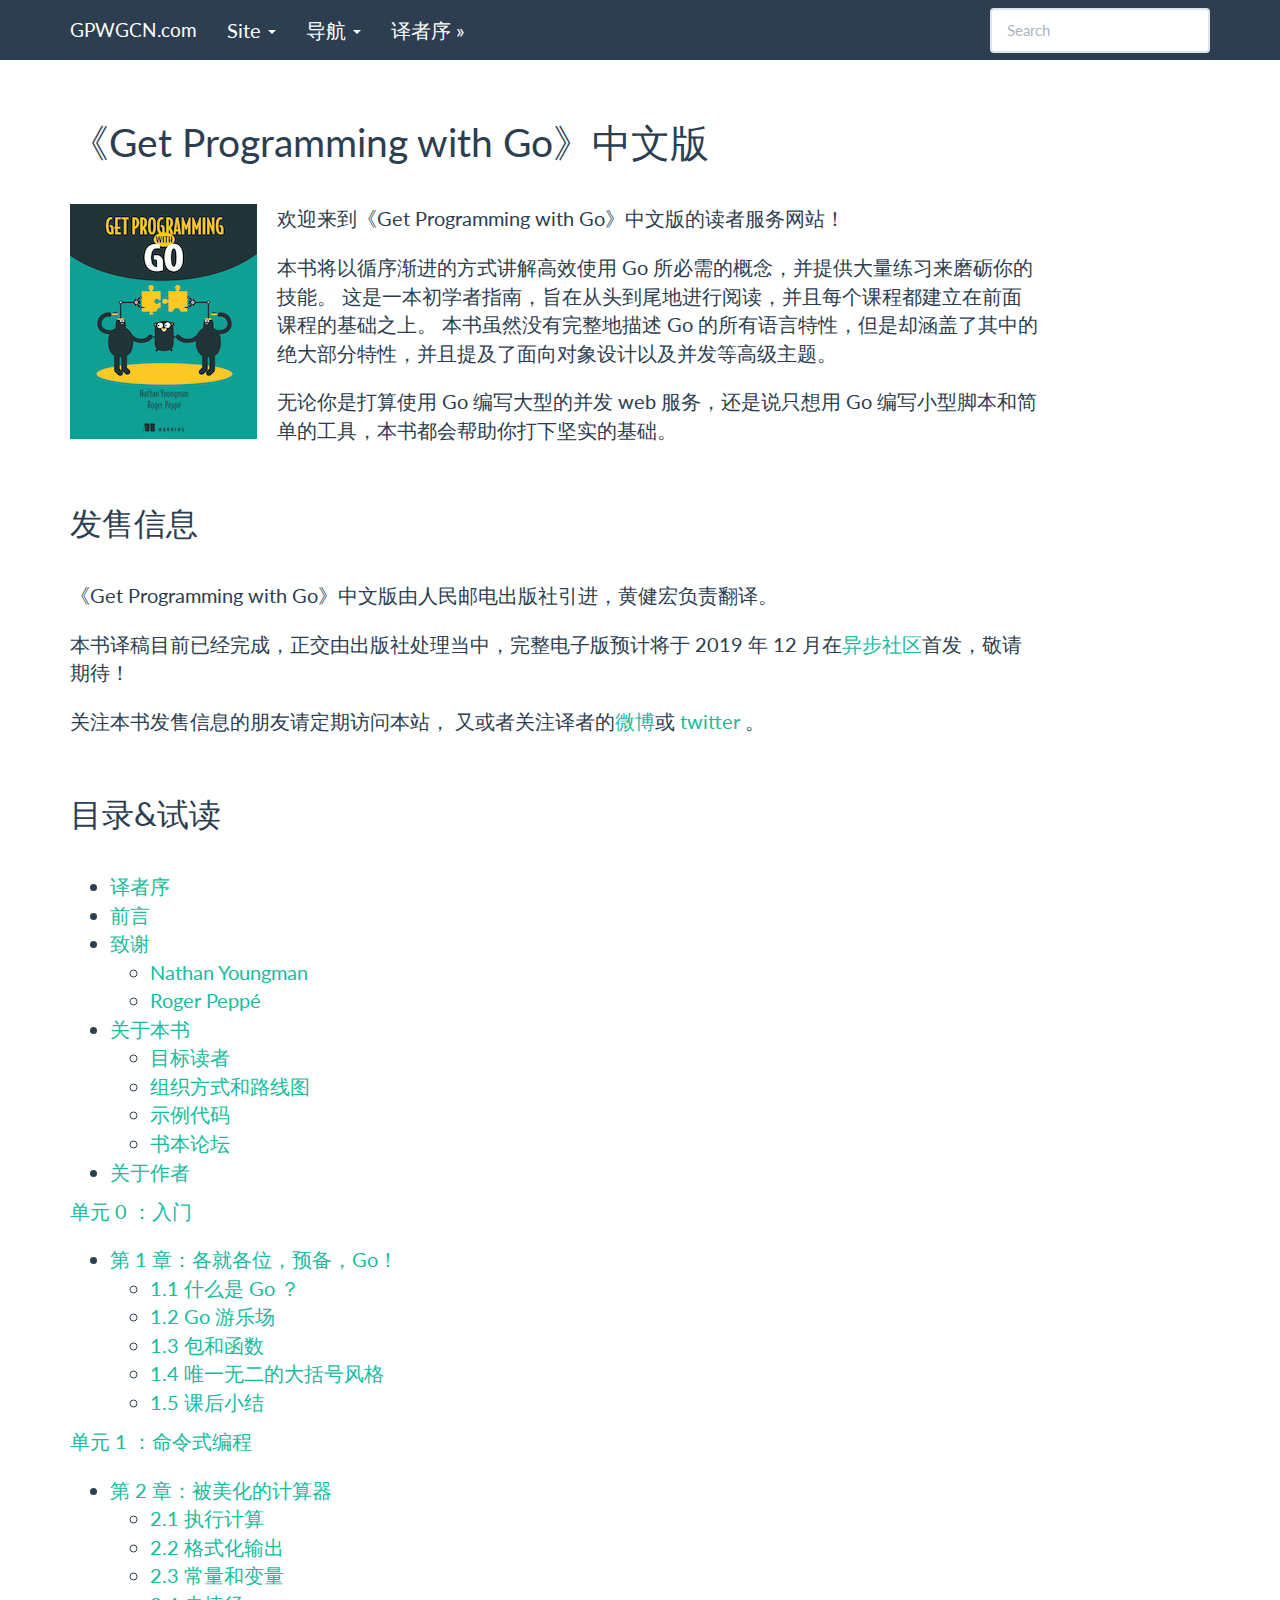
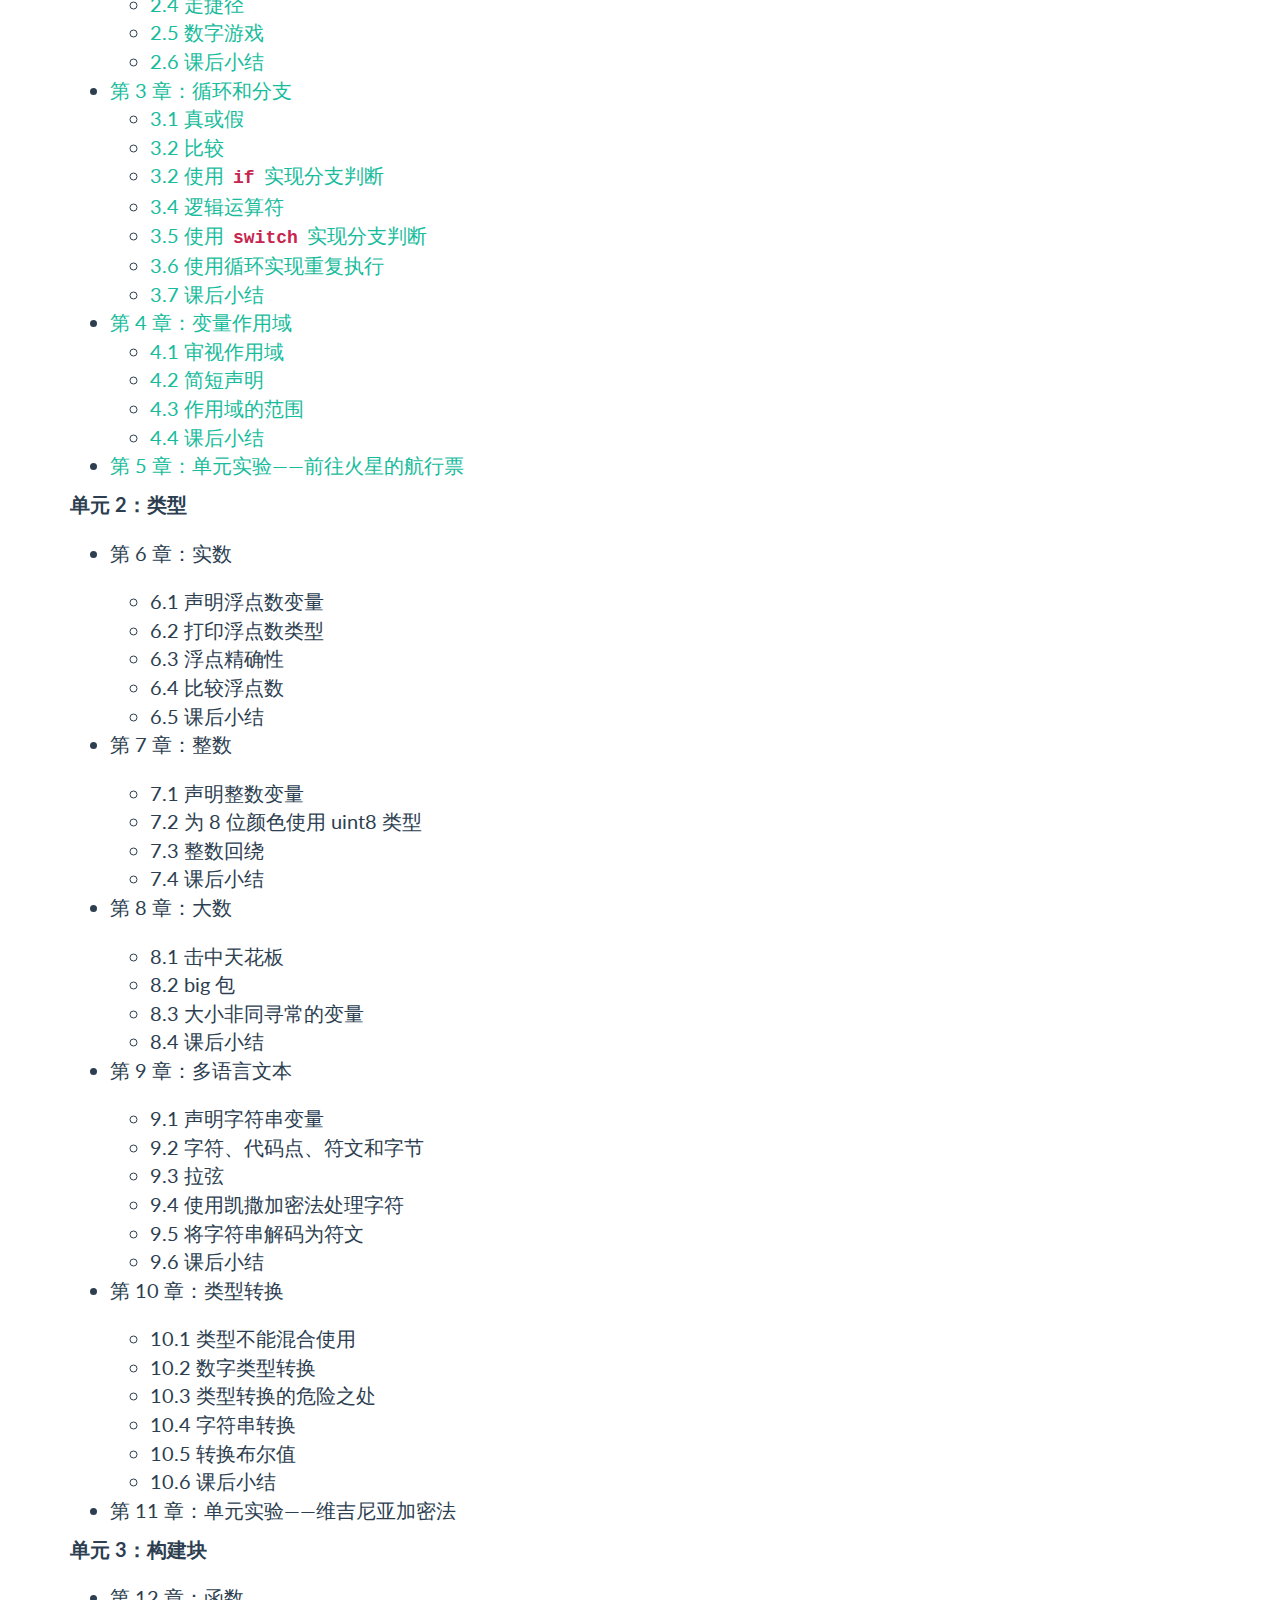
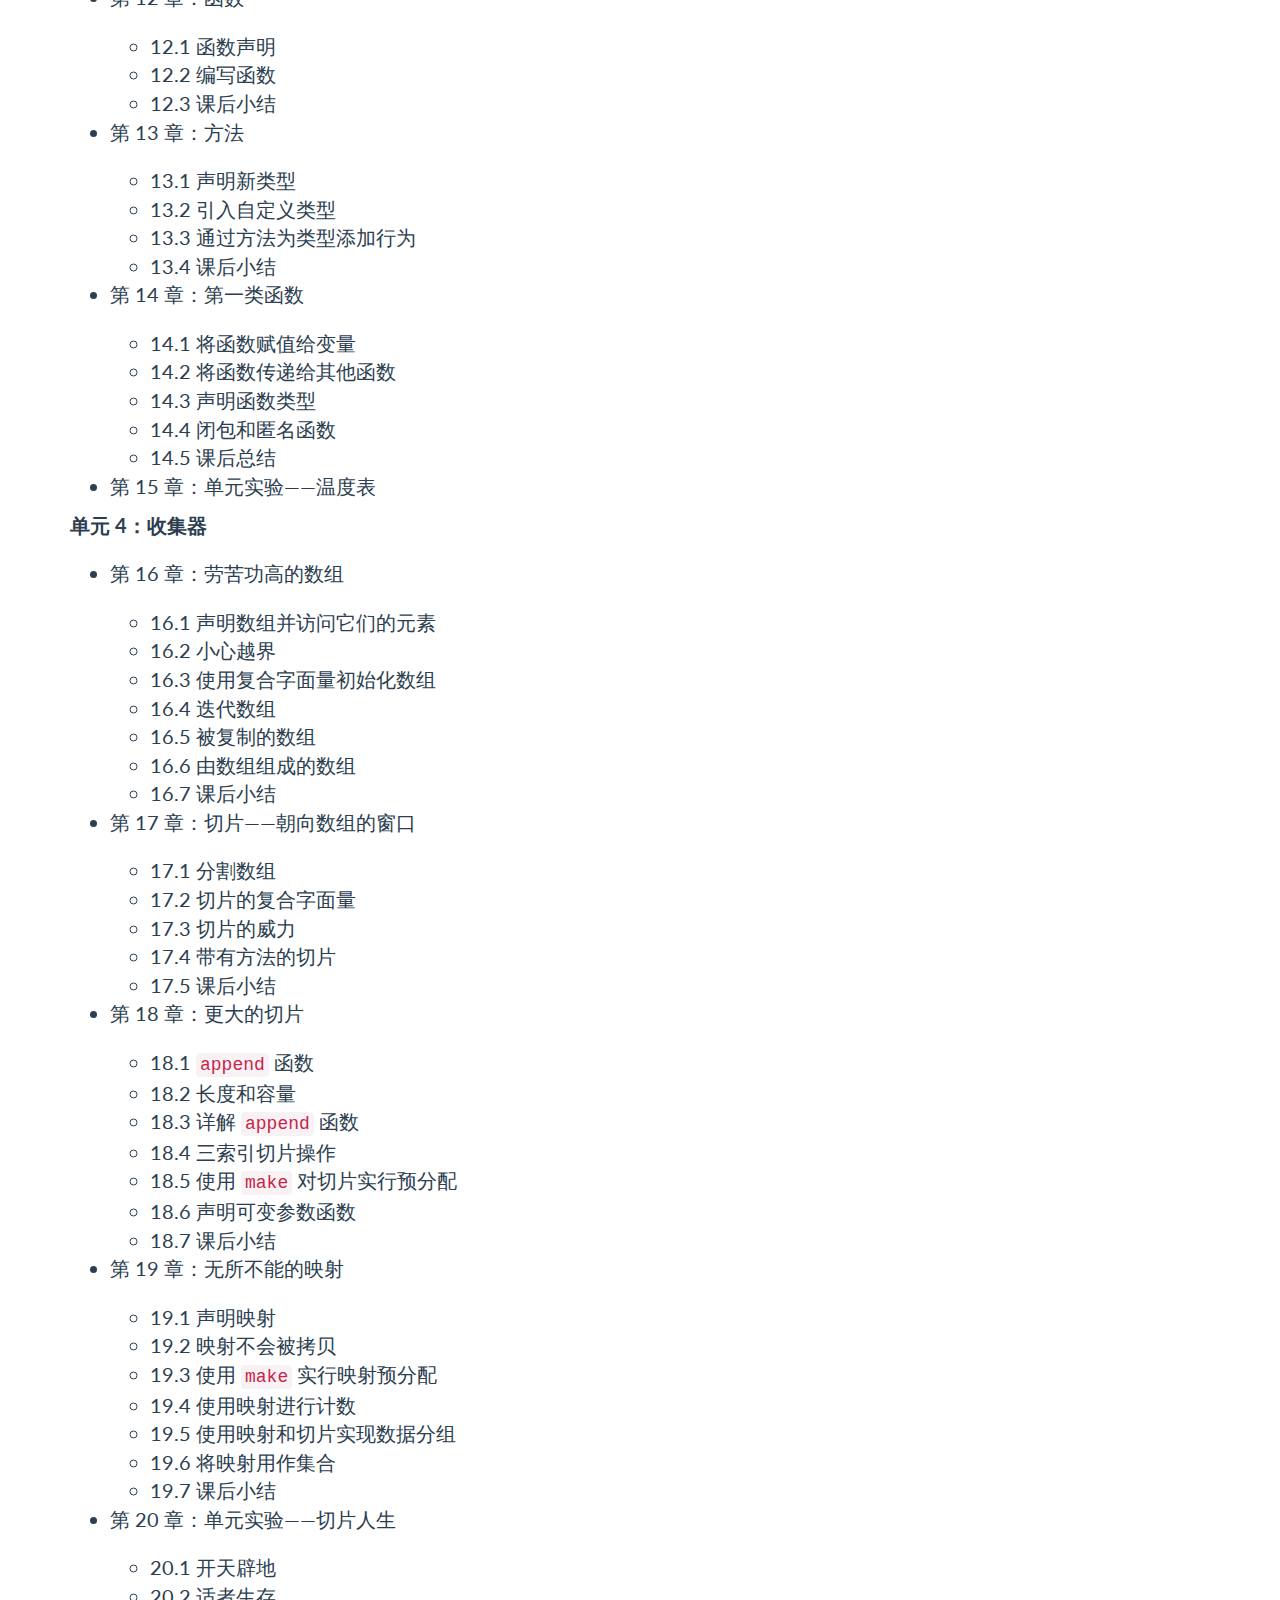
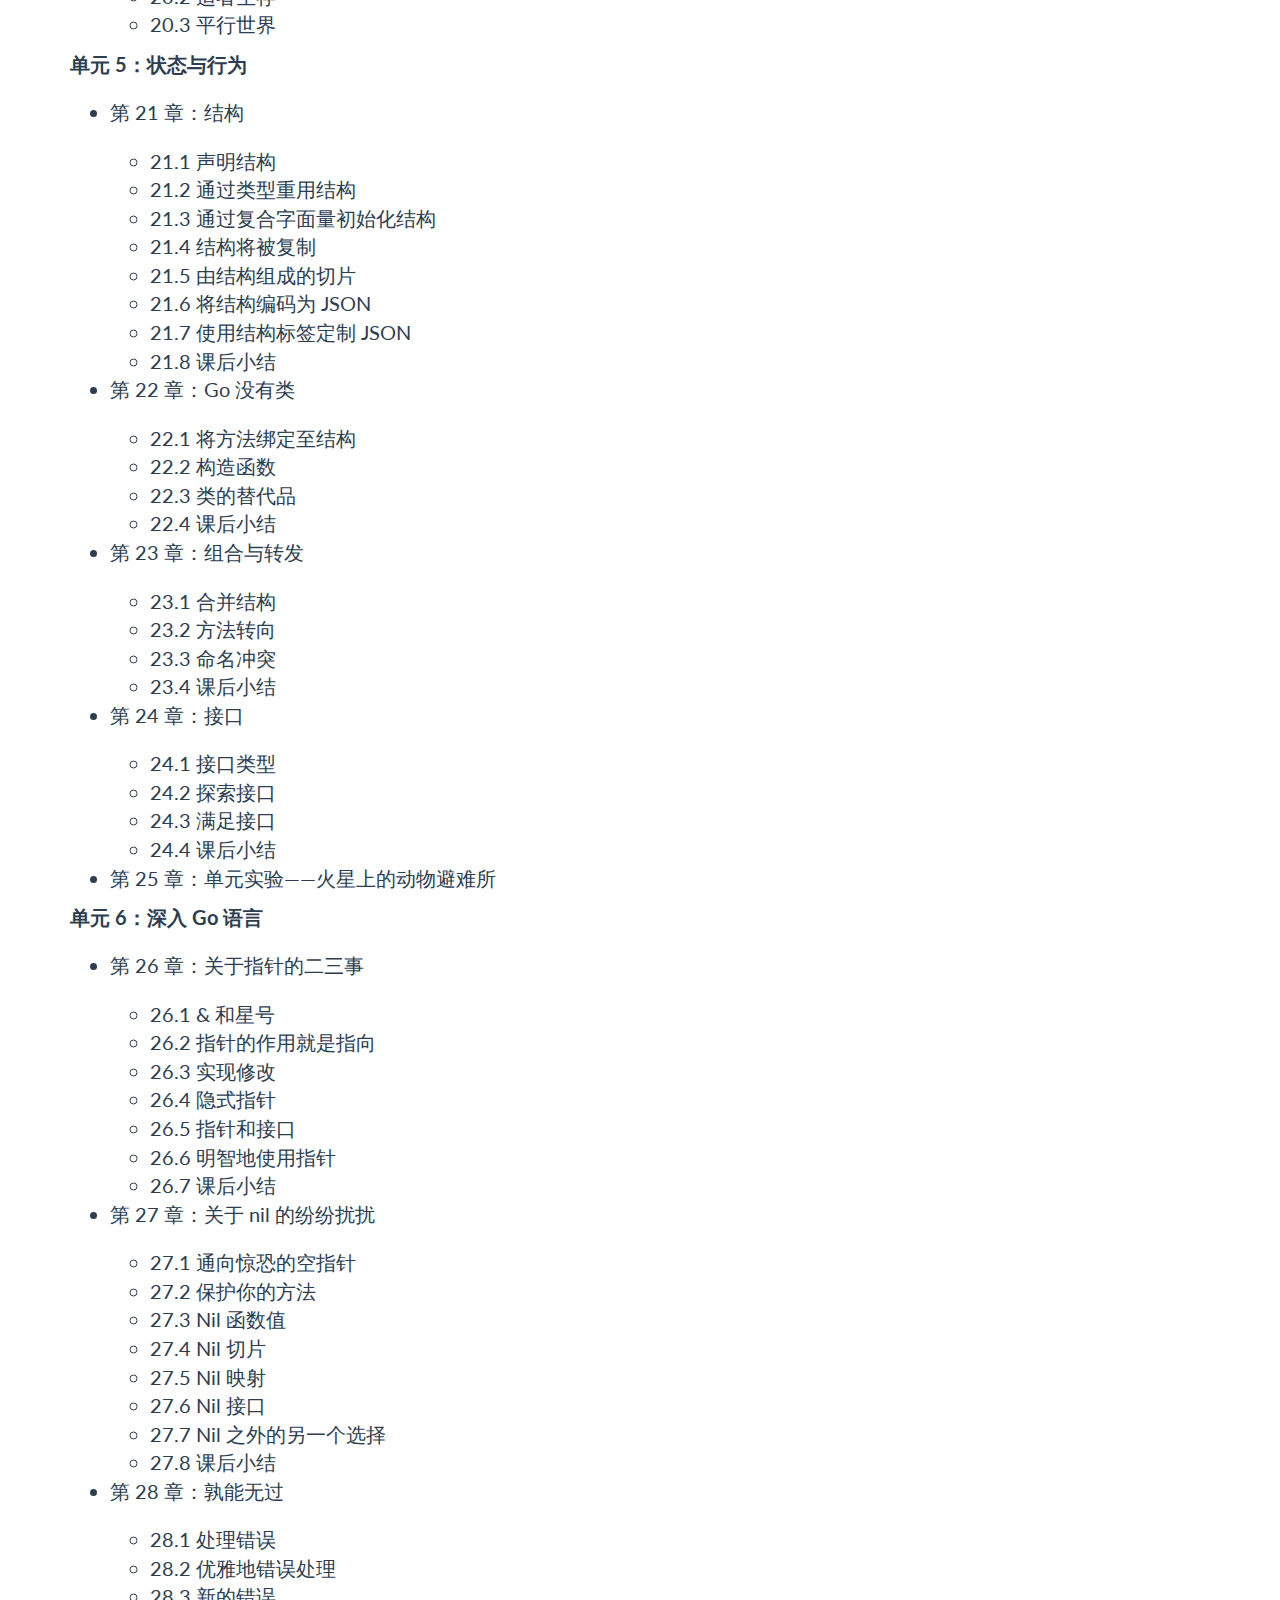
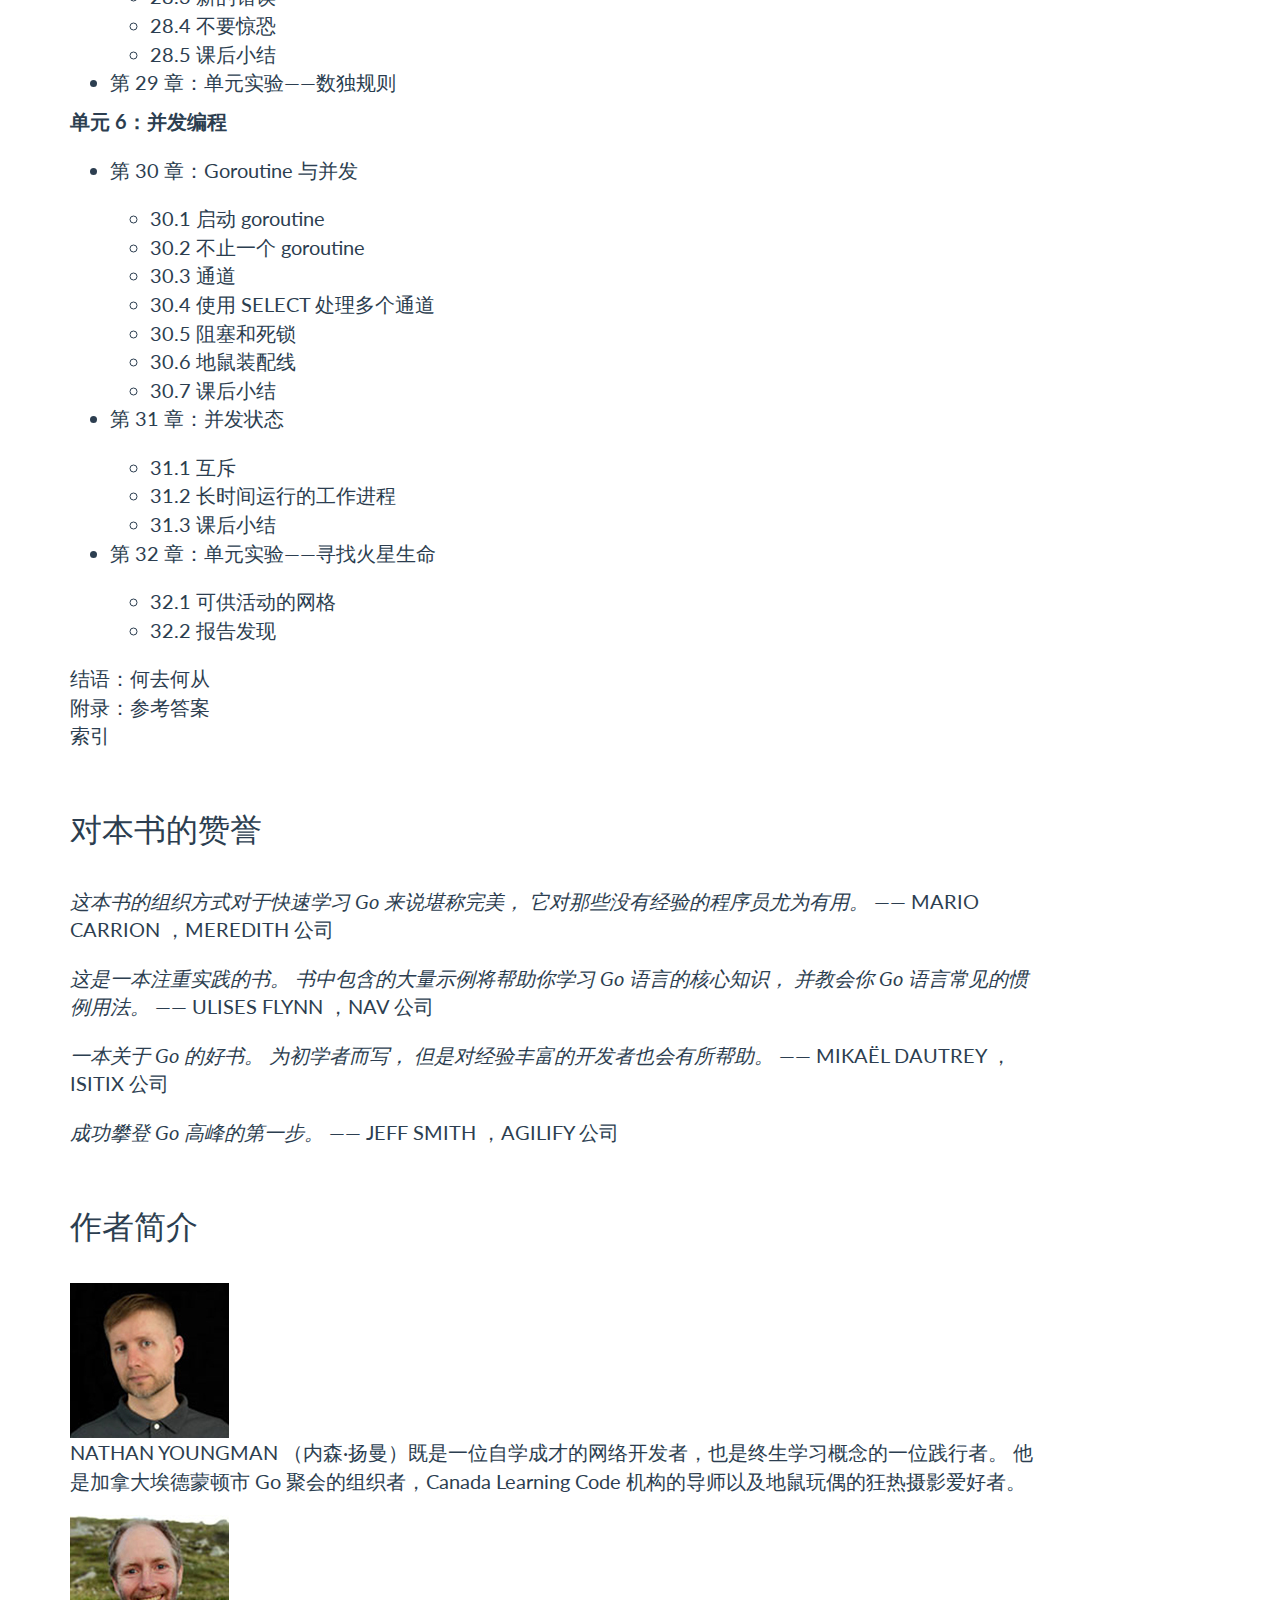
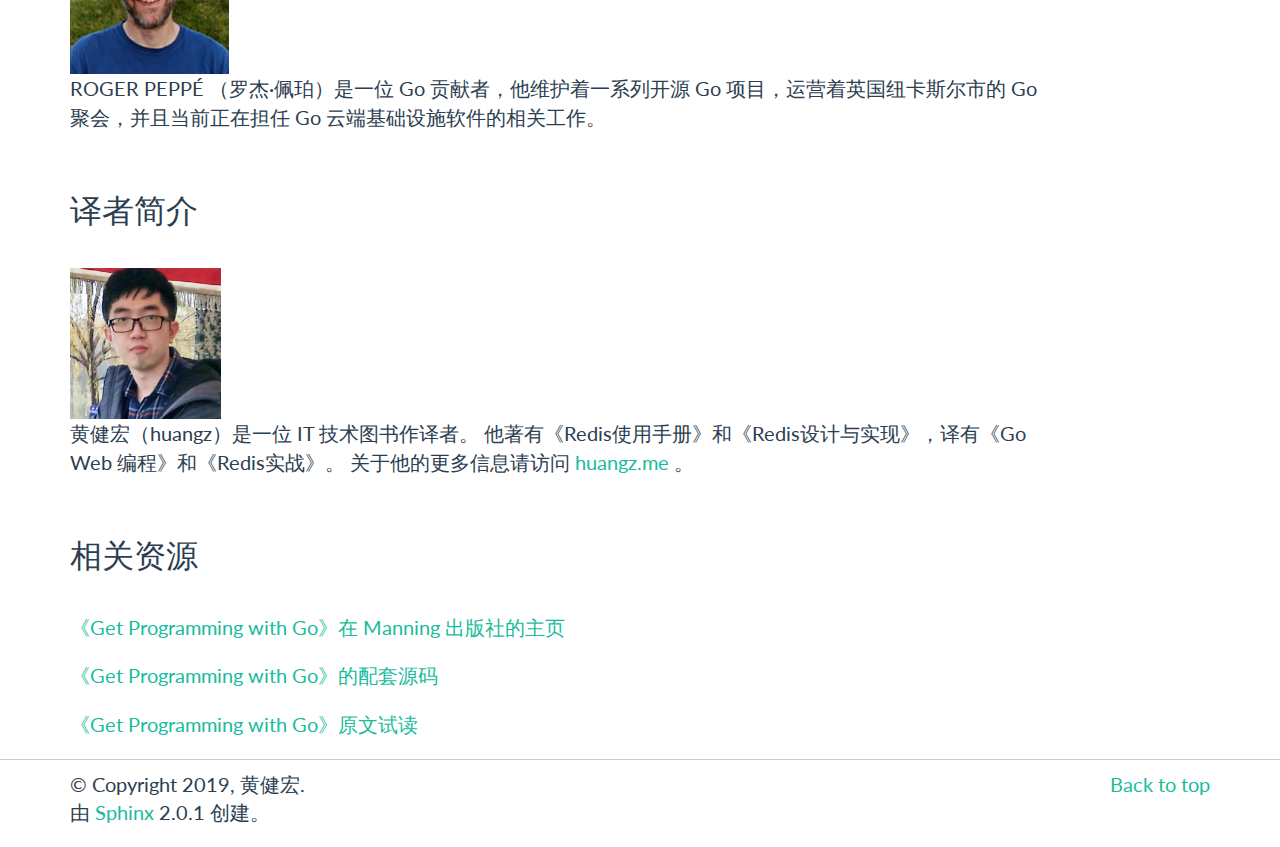
==== commit a9ae8c8a: "build" ====
--- a/index.html
+++ b/index.html
@@ -14,6 +14,7 @@
     <script type="text/javascript" src="_static/translations.js"></script>
     <link rel="index" title="索引" href="genindex.html" />
     <link rel="search" title="搜索" href="search.html" />
+    <link rel="next" title="译者序" href="preview/preface.html" />
 <meta charset='utf-8'>
 <meta http-equiv='X-UA-Compatible' content='IE=edge,chrome=1'>
 <meta name='viewport' content='width=device-width, initial-scale=1.0, maximum-scale=1'>
@@ -50,7 +51,23 @@
      href="#">Site <b class="caret"></b></a>
   <ul class="dropdown-menu globaltoc"
       role="menu"
-      aria-labelledby="dLabelGlobalToc"></ul>
+      aria-labelledby="dLabelGlobalToc"><ul>
+<li class="toctree-l1"><a class="reference internal" href="preview/preface.html">译者序</a></li>
+<li class="toctree-l1"><a class="reference internal" href="preview/foreword.html">前言</a></li>
+<li class="toctree-l1"><a class="reference internal" href="preview/ack.html">致谢</a></li>
+<li class="toctree-l1"><a class="reference internal" href="preview/about_this_book.html">关于本书</a></li>
+<li class="toctree-l1"><a class="reference internal" href="preview/about_the_authors.html">关于作者</a></li>
+</ul>
+<ul>
+<li class="toctree-l1"><a class="reference internal" href="preview/lession1.html">第 1 章：各就各位，预备，Go！</a></li>
+</ul>
+<ul>
+<li class="toctree-l1"><a class="reference internal" href="preview/lession2.html">第 2 章：被美化的计算器</a></li>
+<li class="toctree-l1"><a class="reference internal" href="preview/lession3.html">第 3 章：循环和分支</a></li>
+<li class="toctree-l1"><a class="reference internal" href="preview/lession4.html">第 4 章：变量作用域</a></li>
+<li class="toctree-l1"><a class="reference internal" href="preview/lession5.html">第 5 章：单元实验——前往火星的航行票</a></li>
+</ul>
+</ul>
 </li>
               
                 <li class="dropdown">
@@ -64,11 +81,13 @@
       aria-labelledby="dLabelLocalToc"><ul>
 <li><a class="reference internal" href="#">《Get Programming with Go》中文版</a><ul>
 <li><a class="reference internal" href="#id1">发售信息</a></li>
-<li><a class="reference internal" href="#id3">目录</a></li>
-<li><a class="reference internal" href="#id4">对本书的赞誉</a></li>
-<li><a class="reference internal" href="#id5">作者简介</a></li>
-<li><a class="reference internal" href="#id6">译者简介</a></li>
-<li><a class="reference internal" href="#id7">相关资源</a></li>
+<li><a class="reference internal" href="#id4">目录&amp;试读</a><ul>
+</ul>
+</li>
+<li><a class="reference internal" href="#id5">对本书的赞誉</a></li>
+<li><a class="reference internal" href="#id6">作者简介</a></li>
+<li><a class="reference internal" href="#id7">译者简介</a></li>
+<li><a class="reference internal" href="#id8">相关资源</a></li>
 </ul>
 </li>
 </ul>
@@ -79,6 +98,10 @@
             
               
                 
+  <li>
+    <a href="preview/preface.html" title="Next Chapter: 译者序"><span class="glyphicon glyphicon-chevron-right visible-sm"></span><span class="hidden-sm hidden-tablet">译者序 &raquo;</span>
+    </a>
+  </li>
               
             
             
@@ -114,70 +137,79 @@
 <div class="section" id="id1">
 <h2>发售信息<a class="headerlink" href="#id1" title="永久链接至标题">¶</a></h2>
 <p>《Get Programming with Go》中文版由人民邮电出版社引进，黄健宏负责翻译。</p>
-<p>书本译稿已经完成，
-正由出版社编辑进行后续修改中，
-具体的发售日期待定。</p>
+<p>本书译稿目前已经完成，正交由出版社处理当中，完整电子版预计将于 2019 年 12 月在<a class="reference external" href="http://epubit.com.cn">异步社区</a>首发，敬请期待！</p>
 <p>关注本书发售信息的朋友请定期访问本站，
 又或者关注译者的<a class="reference external" href="http://weibo.com/huangz1990">微博</a>或 <a class="reference external" href="https://twitter.com/huangz1990">twitter</a> 。</p>
 </div>
-<div class="section" id="id3">
-<h2>目录<a class="headerlink" href="#id3" title="永久链接至标题">¶</a></h2>
-<div class="line-block">
-<div class="line">译者序</div>
-<div class="line">译者简介</div>
-<div class="line">前言</div>
-<div class="line">致谢</div>
-<div class="line">关于本书</div>
-<div class="line">关于作者</div>
-</div>
-<p><strong>单元 0：入门</strong></p>
-<ul class="simple">
-<li><p>第 1 课：各就各位，预备，Go！</p>
-<ul>
-<li><p>1.1 什么是 Go ？</p></li>
-<li><p>1.2 Go 游乐场</p></li>
-<li><p>1.3 包和函数</p></li>
-<li><p>1.4 唯一无二的大括号风格</p></li>
-<li><p>1.5 课后小结</p></li>
-</ul>
-</li>
-</ul>
-<p><strong>单元 1：命令式编程</strong></p>
-<ul class="simple">
-<li><p>第 2 课：被美化的计算器</p>
-<ul>
-<li><p>2.1 执行计算</p></li>
-<li><p>2.2 格式化输出</p></li>
-<li><p>2.3 常量和变量</p></li>
-<li><p>2.4 走捷径</p></li>
-<li><p>2.5 数字游戏</p></li>
-<li><p>2.6 课后小结</p></li>
-</ul>
-</li>
-<li><p>第 3 课：循环和分支</p>
-<ul>
-<li><p>3.1 真或假</p></li>
-<li><p>3.2 比较</p></li>
-<li><p>3.2 使用 <code class="docutils literal notranslate"><span class="pre">if</span></code> 实现分支判断</p></li>
-<li><p>3.4 逻辑运算符</p></li>
-<li><p>3.5 使用 <code class="docutils literal notranslate"><span class="pre">switch</span></code> 实现分支判断</p></li>
-<li><p>3.6 使用循环实现重复执行</p></li>
-<li><p>3.7 课后小结</p></li>
-</ul>
-</li>
-<li><p>第 4 课：变量作用域</p>
-<ul>
-<li><p>4.1 审视作用域</p></li>
-<li><p>4.2 简短声明</p></li>
-<li><p>4.3 作用域的范围</p></li>
-<li><p>4.4 课后小结</p></li>
-</ul>
-</li>
-<li><p>第 5 课：单元实验——前往火星的航行票</p></li>
-</ul>
+<div class="section" id="id4">
+<h2>目录&amp;试读<a class="headerlink" href="#id4" title="永久链接至标题">¶</a></h2>
+<div class="toctree-wrapper compound">
+<ul>
+<li class="toctree-l1"><a class="reference internal" href="preview/preface.html">译者序</a></li>
+<li class="toctree-l1"><a class="reference internal" href="preview/foreword.html">前言</a></li>
+<li class="toctree-l1"><a class="reference internal" href="preview/ack.html">致谢</a><ul>
+<li class="toctree-l2"><a class="reference internal" href="preview/ack.html#nathan-youngman">Nathan Youngman</a></li>
+<li class="toctree-l2"><a class="reference internal" href="preview/ack.html#roger-peppe">Roger Peppé</a></li>
+</ul>
+</li>
+<li class="toctree-l1"><a class="reference internal" href="preview/about_this_book.html">关于本书</a><ul>
+<li class="toctree-l2"><a class="reference internal" href="preview/about_this_book.html#id2">目标读者</a></li>
+<li class="toctree-l2"><a class="reference internal" href="preview/about_this_book.html#id3">组织方式和路线图</a></li>
+<li class="toctree-l2"><a class="reference internal" href="preview/about_this_book.html#id4">示例代码</a></li>
+<li class="toctree-l2"><a class="reference internal" href="preview/about_this_book.html#id5">书本论坛</a></li>
+</ul>
+</li>
+<li class="toctree-l1"><a class="reference internal" href="preview/about_the_authors.html">关于作者</a></li>
+</ul>
+</div>
+<p><a class="reference internal" href="preview/unit0.html#unit0"><span class="std std-ref">单元 0 ：入门</span></a></p>
+<div class="toctree-wrapper compound">
+<ul>
+<li class="toctree-l1"><a class="reference internal" href="preview/lession1.html">第 1 章：各就各位，预备，Go！</a><ul>
+<li class="toctree-l2"><a class="reference internal" href="preview/lession1.html#id1">1.1 什么是 Go ？</a></li>
+<li class="toctree-l2"><a class="reference internal" href="preview/lession1.html#id2">1.2 Go 游乐场</a></li>
+<li class="toctree-l2"><a class="reference internal" href="preview/lession1.html#id3">1.3 包和函数</a></li>
+<li class="toctree-l2"><a class="reference internal" href="preview/lession1.html#id4">1.4 唯一无二的大括号风格</a></li>
+<li class="toctree-l2"><a class="reference internal" href="preview/lession1.html#id5">1.5 课后小结</a></li>
+</ul>
+</li>
+</ul>
+</div>
+<p><a class="reference internal" href="preview/unit1.html#unit1"><span class="std std-ref">单元 1 ：命令式编程</span></a></p>
+<div class="toctree-wrapper compound">
+<ul>
+<li class="toctree-l1"><a class="reference internal" href="preview/lession2.html">第 2 章：被美化的计算器</a><ul>
+<li class="toctree-l2"><a class="reference internal" href="preview/lession2.html#id2">2.1 执行计算</a></li>
+<li class="toctree-l2"><a class="reference internal" href="preview/lession2.html#id3">2.2 格式化输出</a></li>
+<li class="toctree-l2"><a class="reference internal" href="preview/lession2.html#id4">2.3 常量和变量</a></li>
+<li class="toctree-l2"><a class="reference internal" href="preview/lession2.html#id5">2.4 走捷径</a></li>
+<li class="toctree-l2"><a class="reference internal" href="preview/lession2.html#id8">2.5 数字游戏</a></li>
+<li class="toctree-l2"><a class="reference internal" href="preview/lession2.html#id9">2.6 课后小结</a></li>
+</ul>
+</li>
+<li class="toctree-l1"><a class="reference internal" href="preview/lession3.html">第 3 章：循环和分支</a><ul>
+<li class="toctree-l2"><a class="reference internal" href="preview/lession3.html#id2">3.1 真或假</a></li>
+<li class="toctree-l2"><a class="reference internal" href="preview/lession3.html#id3">3.2 比较</a></li>
+<li class="toctree-l2"><a class="reference internal" href="preview/lession3.html#if">3.2 使用 <code class="docutils literal notranslate"><span class="pre">if</span></code> 实现分支判断</a></li>
+<li class="toctree-l2"><a class="reference internal" href="preview/lession3.html#id4">3.4 逻辑运算符</a></li>
+<li class="toctree-l2"><a class="reference internal" href="preview/lession3.html#switch">3.5 使用 <code class="docutils literal notranslate"><span class="pre">switch</span></code> 实现分支判断</a></li>
+<li class="toctree-l2"><a class="reference internal" href="preview/lession3.html#id5">3.6 使用循环实现重复执行</a></li>
+<li class="toctree-l2"><a class="reference internal" href="preview/lession3.html#id6">3.7 课后小结</a></li>
+</ul>
+</li>
+<li class="toctree-l1"><a class="reference internal" href="preview/lession4.html">第 4 章：变量作用域</a><ul>
+<li class="toctree-l2"><a class="reference internal" href="preview/lession4.html#id2">4.1 审视作用域</a></li>
+<li class="toctree-l2"><a class="reference internal" href="preview/lession4.html#id3">4.2 简短声明</a></li>
+<li class="toctree-l2"><a class="reference internal" href="preview/lession4.html#id4">4.3 作用域的范围</a></li>
+<li class="toctree-l2"><a class="reference internal" href="preview/lession4.html#id5">4.4 课后小结</a></li>
+</ul>
+</li>
+<li class="toctree-l1"><a class="reference internal" href="preview/lession5.html">第 5 章：单元实验——前往火星的航行票</a></li>
+</ul>
+</div>
 <p><strong>单元 2：类型</strong></p>
 <ul class="simple">
-<li><p>第 6 课：实数</p>
+<li><p>第 6 章：实数</p>
 <ul>
 <li><p>6.1 声明浮点数变量</p></li>
 <li><p>6.2 打印浮点数类型</p></li>
@@ -186,7 +218,7 @@
 <li><p>6.5 课后小结</p></li>
 </ul>
 </li>
-<li><p>第 7 课：整数</p>
+<li><p>第 7 章：整数</p>
 <ul>
 <li><p>7.1 声明整数变量</p></li>
 <li><p>7.2 为 8 位颜色使用 uint8 类型</p></li>
@@ -194,7 +226,7 @@
 <li><p>7.4 课后小结</p></li>
 </ul>
 </li>
-<li><p>第 8 课：大数</p>
+<li><p>第 8 章：大数</p>
 <ul>
 <li><p>8.1 击中天花板</p></li>
 <li><p>8.2 big 包</p></li>
@@ -202,7 +234,7 @@
 <li><p>8.4 课后小结</p></li>
 </ul>
 </li>
-<li><p>第 9 课：多语言文本</p>
+<li><p>第 9 章：多语言文本</p>
 <ul>
 <li><p>9.1 声明字符串变量</p></li>
 <li><p>9.2 字符、代码点、符文和字节</p></li>
@@ -212,7 +244,7 @@
 <li><p>9.6 课后小结</p></li>
 </ul>
 </li>
-<li><p>第 10 课：类型转换</p>
+<li><p>第 10 章：类型转换</p>
 <ul>
 <li><p>10.1 类型不能混合使用</p></li>
 <li><p>10.2 数字类型转换</p></li>
@@ -222,18 +254,18 @@
 <li><p>10.6 课后小结</p></li>
 </ul>
 </li>
-<li><p>第 11 课：单元实验——维吉尼亚加密法</p></li>
+<li><p>第 11 章：单元实验——维吉尼亚加密法</p></li>
 </ul>
 <p><strong>单元 3：构建块</strong></p>
 <ul class="simple">
-<li><p>第 12 课：函数</p>
+<li><p>第 12 章：函数</p>
 <ul>
 <li><p>12.1 函数声明</p></li>
 <li><p>12.2 编写函数</p></li>
 <li><p>12.3 课后小结</p></li>
 </ul>
 </li>
-<li><p>第 13 课：方法</p>
+<li><p>第 13 章：方法</p>
 <ul>
 <li><p>13.1 声明新类型</p></li>
 <li><p>13.2 引入自定义类型</p></li>
@@ -241,7 +273,7 @@
 <li><p>13.4 课后小结</p></li>
 </ul>
 </li>
-<li><p>第 14 课：第一类函数</p>
+<li><p>第 14 章：第一类函数</p>
 <ul>
 <li><p>14.1 将函数赋值给变量</p></li>
 <li><p>14.2 将函数传递给其他函数</p></li>
@@ -250,11 +282,11 @@
 <li><p>14.5 课后总结</p></li>
 </ul>
 </li>
-<li><p>第 15 课：单元实验——温度表</p></li>
+<li><p>第 15 章：单元实验——温度表</p></li>
 </ul>
 <p><strong>单元 4：收集器</strong></p>
 <ul class="simple">
-<li><p>第 16 课：劳苦功高的数组</p>
+<li><p>第 16 章：劳苦功高的数组</p>
 <ul>
 <li><p>16.1 声明数组并访问它们的元素</p></li>
 <li><p>16.2 小心越界</p></li>
@@ -265,7 +297,7 @@
 <li><p>16.7 课后小结</p></li>
 </ul>
 </li>
-<li><p>第 17 课：切片——朝向数组的窗口</p>
+<li><p>第 17 章：切片——朝向数组的窗口</p>
 <ul>
 <li><p>17.1 分割数组</p></li>
 <li><p>17.2 切片的复合字面量</p></li>
@@ -274,7 +306,7 @@
 <li><p>17.5 课后小结</p></li>
 </ul>
 </li>
-<li><p>第 18 课：更大的切片</p>
+<li><p>第 18 章：更大的切片</p>
 <ul>
 <li><p>18.1 <code class="docutils literal notranslate"><span class="pre">append</span></code> 函数</p></li>
 <li><p>18.2 长度和容量</p></li>
@@ -285,7 +317,7 @@
 <li><p>18.7 课后小结</p></li>
 </ul>
 </li>
-<li><p>第 19 课：无所不能的映射</p>
+<li><p>第 19 章：无所不能的映射</p>
 <ul>
 <li><p>19.1 声明映射</p></li>
 <li><p>19.2 映射不会被拷贝</p></li>
@@ -296,7 +328,7 @@
 <li><p>19.7 课后小结</p></li>
 </ul>
 </li>
-<li><p>第 20 课：单元实验——切片人生</p>
+<li><p>第 20 章：单元实验——切片人生</p>
 <ul>
 <li><p>20.1 开天辟地</p></li>
 <li><p>20.2 适者生存</p></li>
@@ -306,7 +338,7 @@
 </ul>
 <p><strong>单元 5：状态与行为</strong></p>
 <ul class="simple">
-<li><p>第 21 课：结构</p>
+<li><p>第 21 章：结构</p>
 <ul>
 <li><p>21.1 声明结构</p></li>
 <li><p>21.2 通过类型重用结构</p></li>
@@ -318,7 +350,7 @@
 <li><p>21.8 课后小结</p></li>
 </ul>
 </li>
-<li><p>第 22 课：Go 没有类</p>
+<li><p>第 22 章：Go 没有类</p>
 <ul>
 <li><p>22.1 将方法绑定至结构</p></li>
 <li><p>22.2 构造函数</p></li>
@@ -326,7 +358,7 @@
 <li><p>22.4 课后小结</p></li>
 </ul>
 </li>
-<li><p>第 23 课：组合与转发</p>
+<li><p>第 23 章：组合与转发</p>
 <ul>
 <li><p>23.1 合并结构</p></li>
 <li><p>23.2 方法转向</p></li>
@@ -334,7 +366,7 @@
 <li><p>23.4 课后小结</p></li>
 </ul>
 </li>
-<li><p>第 24 课：接口</p>
+<li><p>第 24 章：接口</p>
 <ul>
 <li><p>24.1 接口类型</p></li>
 <li><p>24.2 探索接口</p></li>
@@ -342,11 +374,11 @@
 <li><p>24.4 课后小结</p></li>
 </ul>
 </li>
-<li><p>第 25 课：单元实验——火星上的动物避难所</p></li>
+<li><p>第 25 章：单元实验——火星上的动物避难所</p></li>
 </ul>
 <p><strong>单元 6：深入 Go 语言</strong></p>
 <ul class="simple">
-<li><p>第 26 课：关于指针的二三事</p>
+<li><p>第 26 章：关于指针的二三事</p>
 <ul>
 <li><p>26.1 &amp; 和星号</p></li>
 <li><p>26.2 指针的作用就是指向</p></li>
@@ -357,7 +389,7 @@
 <li><p>26.7 课后小结</p></li>
 </ul>
 </li>
-<li><p>第 27 课：关于 nil 的纷纷扰扰</p>
+<li><p>第 27 章：关于 nil 的纷纷扰扰</p>
 <ul>
 <li><p>27.1 通向惊恐的空指针</p></li>
 <li><p>27.2 保护你的方法</p></li>
@@ -369,7 +401,7 @@
 <li><p>27.8 课后小结</p></li>
 </ul>
 </li>
-<li><p>第 28 课：孰能无过</p>
+<li><p>第 28 章：孰能无过</p>
 <ul>
 <li><p>28.1 处理错误</p></li>
 <li><p>28.2 优雅地错误处理</p></li>
@@ -378,11 +410,11 @@
 <li><p>28.5 课后小结</p></li>
 </ul>
 </li>
-<li><p>第 29 课：单元实验——数独规则</p></li>
+<li><p>第 29 章：单元实验——数独规则</p></li>
 </ul>
 <p><strong>单元 6：并发编程</strong></p>
 <ul class="simple">
-<li><p>第 30 课：Goroutine 与并发</p>
+<li><p>第 30 章：Goroutine 与并发</p>
 <ul>
 <li><p>30.1 启动 goroutine</p></li>
 <li><p>30.2 不止一个 goroutine</p></li>
@@ -393,14 +425,14 @@
 <li><p>30.7 课后小结</p></li>
 </ul>
 </li>
-<li><p>第 31 课：并发状态</p>
+<li><p>第 31 章：并发状态</p>
 <ul>
 <li><p>31.1 互斥</p></li>
 <li><p>31.2 长时间运行的工作进程</p></li>
 <li><p>31.3 课后小结</p></li>
 </ul>
 </li>
-<li><p>第 32 课：单元实验——寻找火星生命</p>
+<li><p>第 32 章：单元实验——寻找火星生命</p>
 <ul>
 <li><p>32.1 可供活动的网格</p></li>
 <li><p>32.2 报告发现</p></li>
@@ -413,8 +445,8 @@
 <div class="line">索引</div>
 </div>
 </div>
-<div class="section" id="id4">
-<h2>对本书的赞誉<a class="headerlink" href="#id4" title="永久链接至标题">¶</a></h2>
+<div class="section" id="id5">
+<h2>对本书的赞誉<a class="headerlink" href="#id5" title="永久链接至标题">¶</a></h2>
 <p><em>这本书的组织方式对于快速学习 Go 来说堪称完美，
 它对那些没有经验的程序员尤为有用。</em>
 —— MARIO CARRION ，MEREDITH 公司</p>
@@ -429,23 +461,23 @@
 <p><em>成功攀登 Go 高峰的第一步。</em>
 —— JEFF SMITH ，AGILIFY 公司</p>
 </div>
-<div class="section" id="id5">
-<h2>作者简介<a class="headerlink" href="#id5" title="永久链接至标题">¶</a></h2>
+<div class="section" id="id6">
+<h2>作者简介<a class="headerlink" href="#id6" title="永久链接至标题">¶</a></h2>
 <img alt="_images/NATHAN.jpg" src="_images/NATHAN.jpg" />
 <p>NATHAN YOUNGMAN （内森·扬曼）既是一位自学成才的网络开发者，也是终生学习概念的一位践行者。
 他是加拿大埃德蒙顿市 Go 聚会的组织者，Canada Learning Code 机构的导师以及地鼠玩偶的狂热摄影爱好者。</p>
 <img alt="_images/ROGER.jpg" src="_images/ROGER.jpg" />
 <p>ROGER PEPPÉ （罗杰·佩珀）是一位 Go 贡献者，他维护着一系列开源 Go 项目，运营着英国纽卡斯尔市的 Go 聚会，并且当前正在担任 Go 云端基础设施软件的相关工作。</p>
 </div>
-<div class="section" id="id6">
-<h2>译者简介<a class="headerlink" href="#id6" title="永久链接至标题">¶</a></h2>
+<div class="section" id="id7">
+<h2>译者简介<a class="headerlink" href="#id7" title="永久链接至标题">¶</a></h2>
 <a class="reference internal image-reference" href="_images/huangz.jpeg"><img alt="_images/huangz.jpeg" src="_images/huangz.jpeg" style="width: 150.9px; height: 150.9px;" /></a>
 <p>黄健宏（huangz）是一位 IT 技术图书作译者。
 他著有《Redis使用手册》和《Redis设计与实现》，译有《Go Web 编程》和《Redis实战》。
 关于他的更多信息请访问 <a class="reference external" href="http://huangz.me">huangz.me</a> 。</p>
 </div>
-<div class="section" id="id7">
-<h2>相关资源<a class="headerlink" href="#id7" title="永久链接至标题">¶</a></h2>
+<div class="section" id="id8">
+<h2>相关资源<a class="headerlink" href="#id8" title="永久链接至标题">¶</a></h2>
 <p><a class="reference external" href="https://www.manning.com/books/get-programming-with-go">《Get Programming with Go》在 Manning 出版社的主页</a></p>
 <p><a class="reference external" href="https://github.com/nathany/get-programming-with-go">《Get Programming with Go》的配套源码</a></p>
 <p><a class="reference external" href="https://livebook.manning.com/book/get-programming-with-go/">《Get Programming with Go》原文试读</a></p>
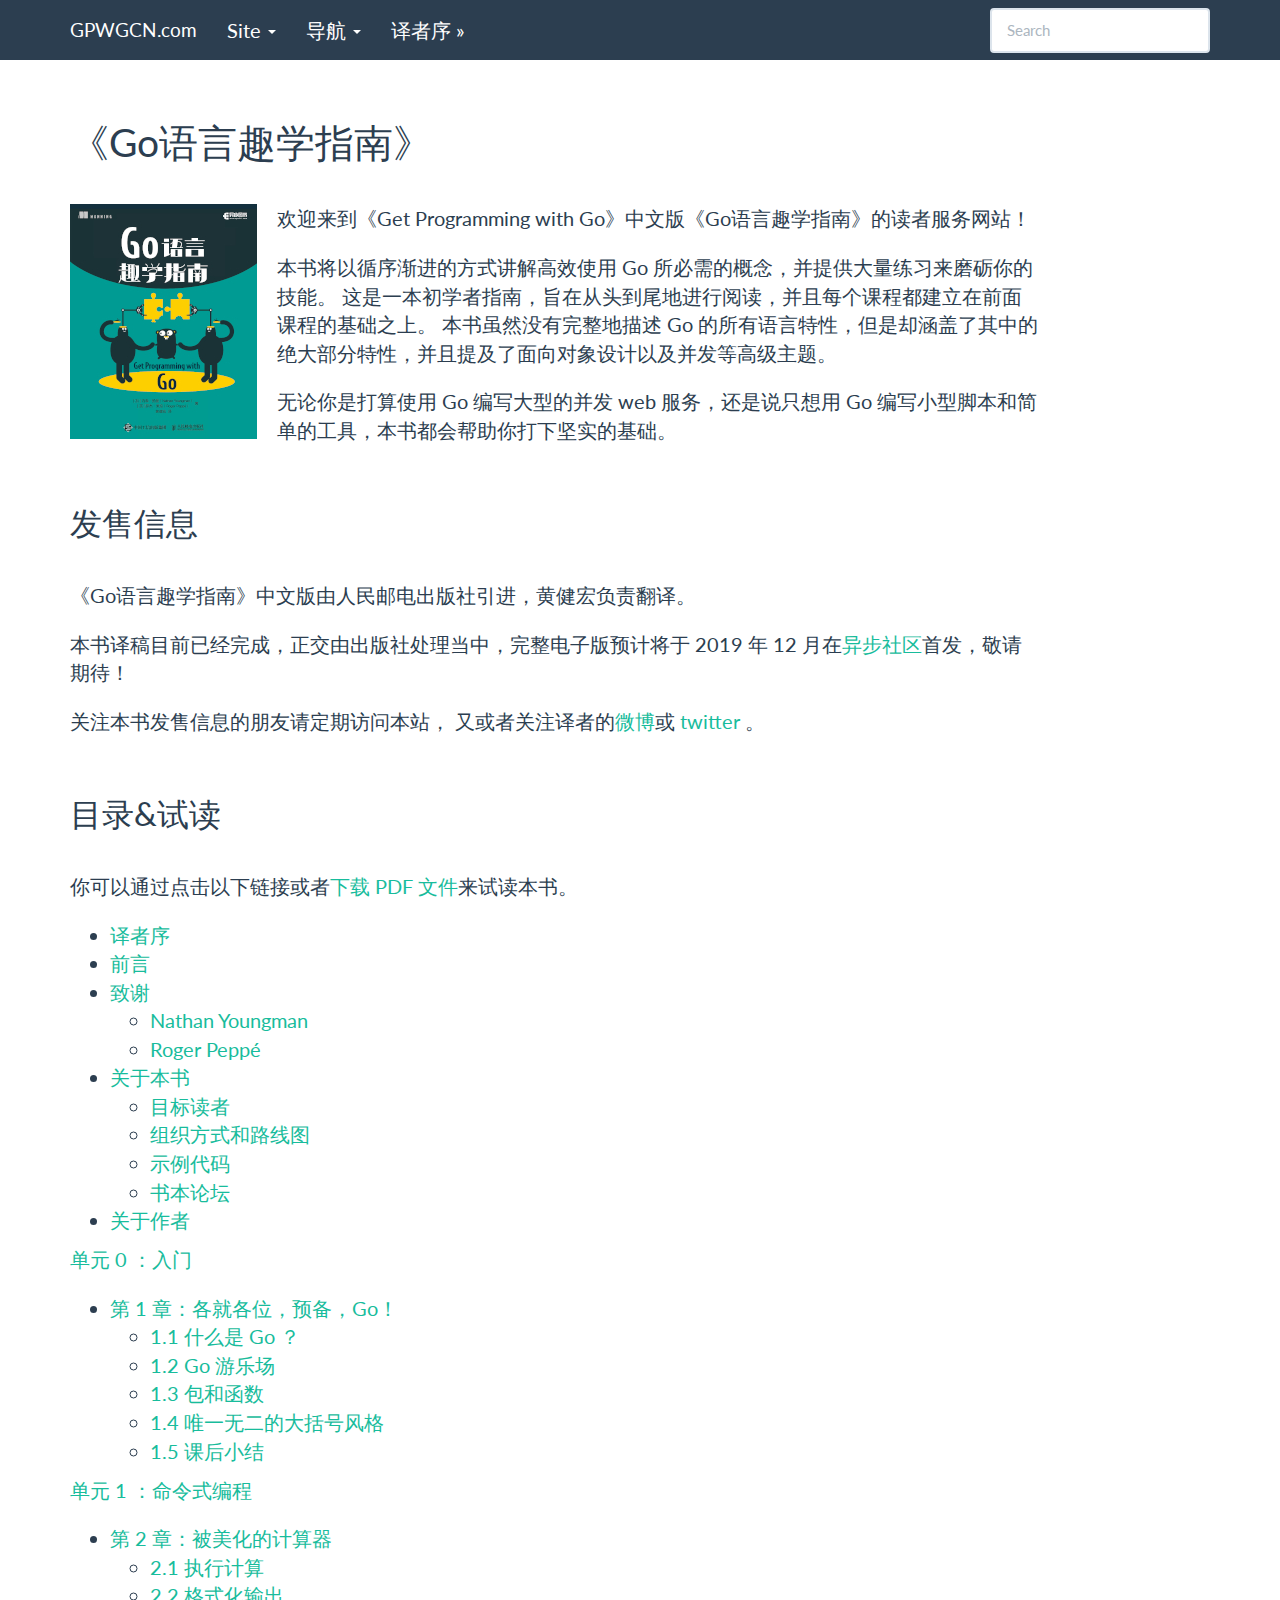
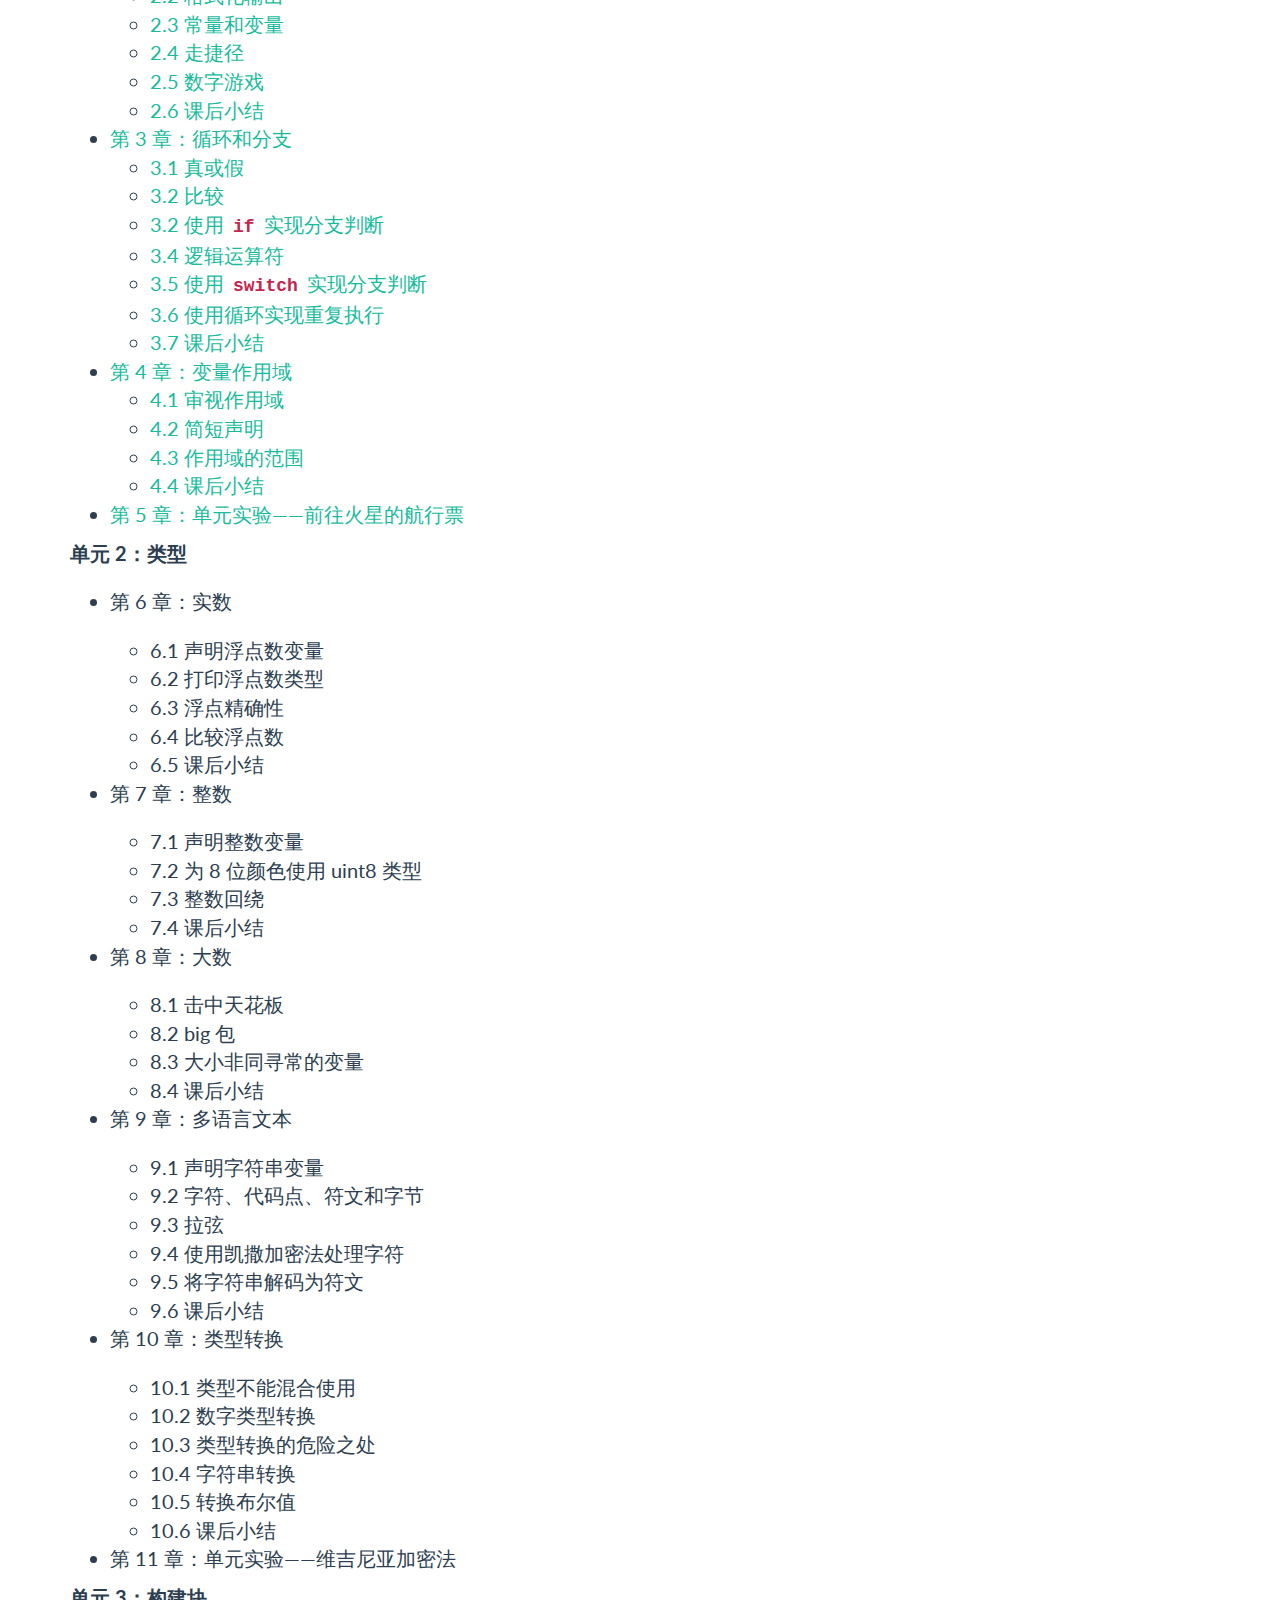
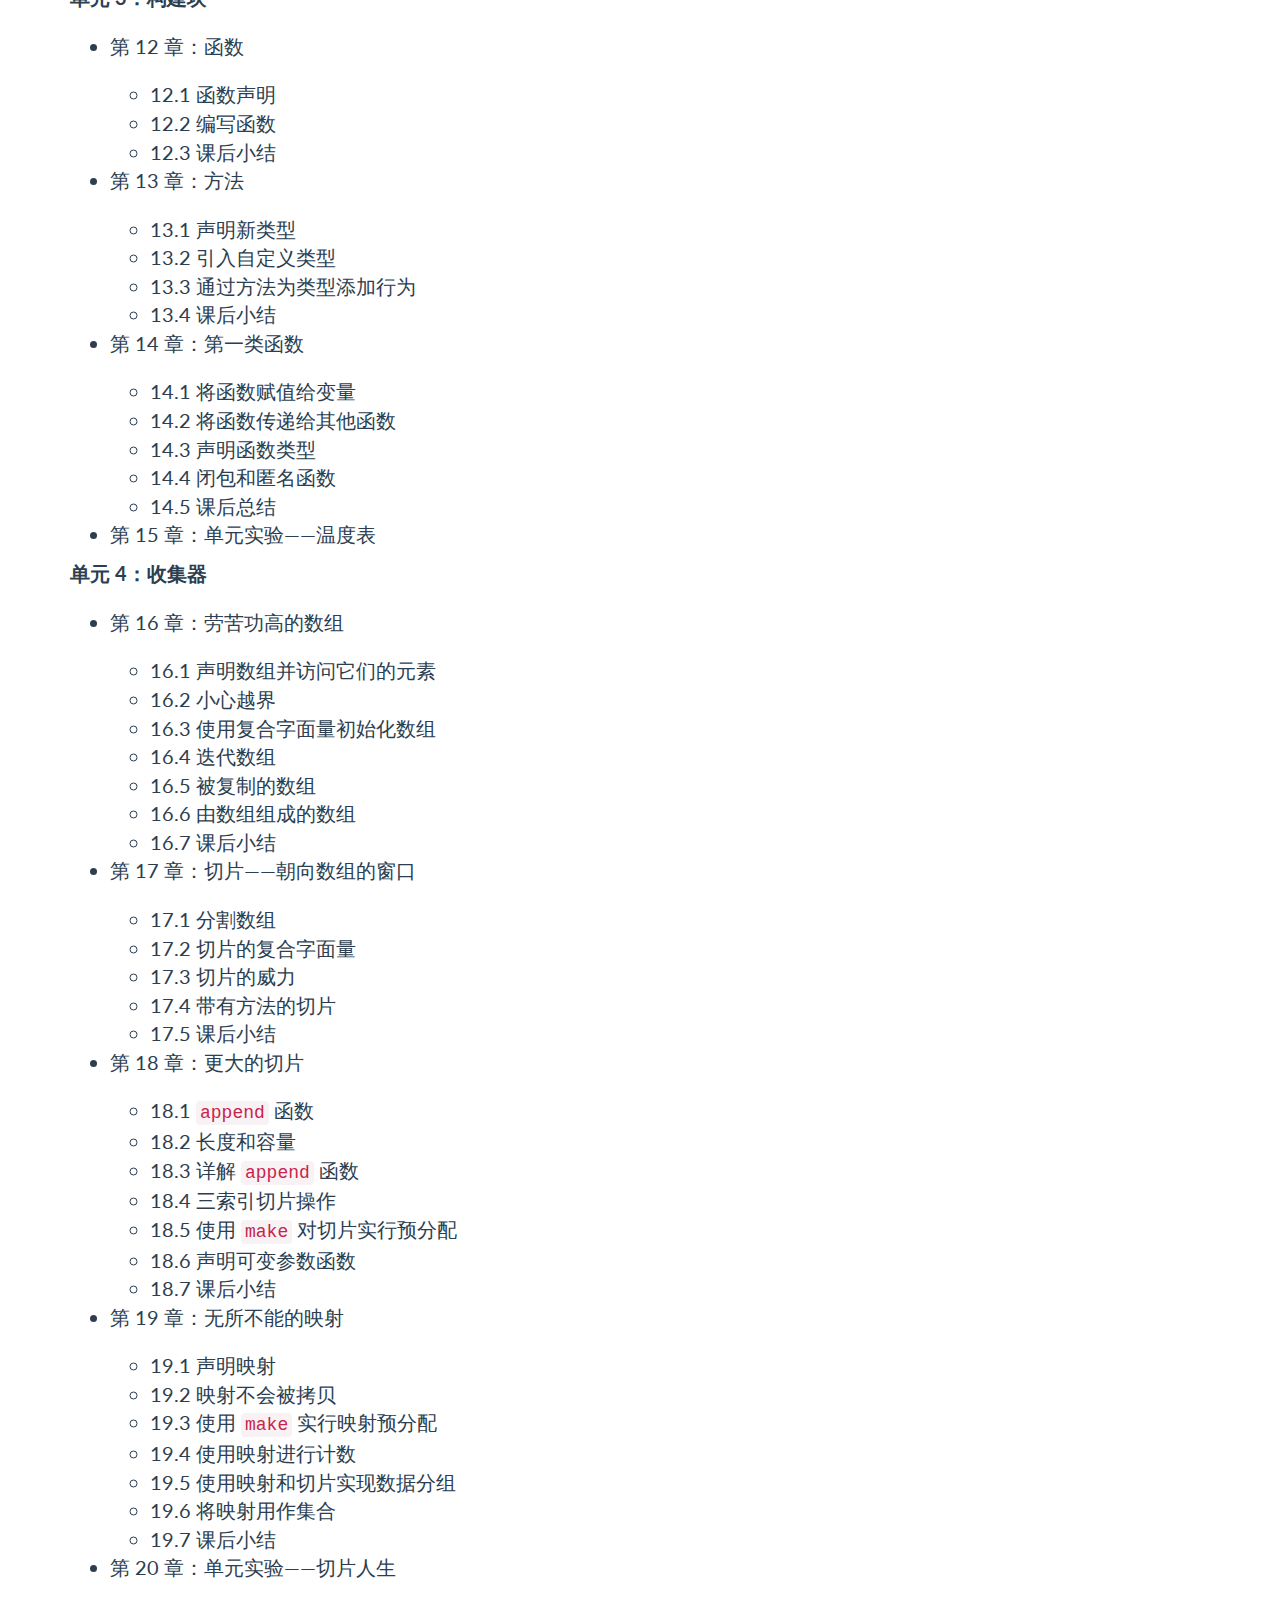
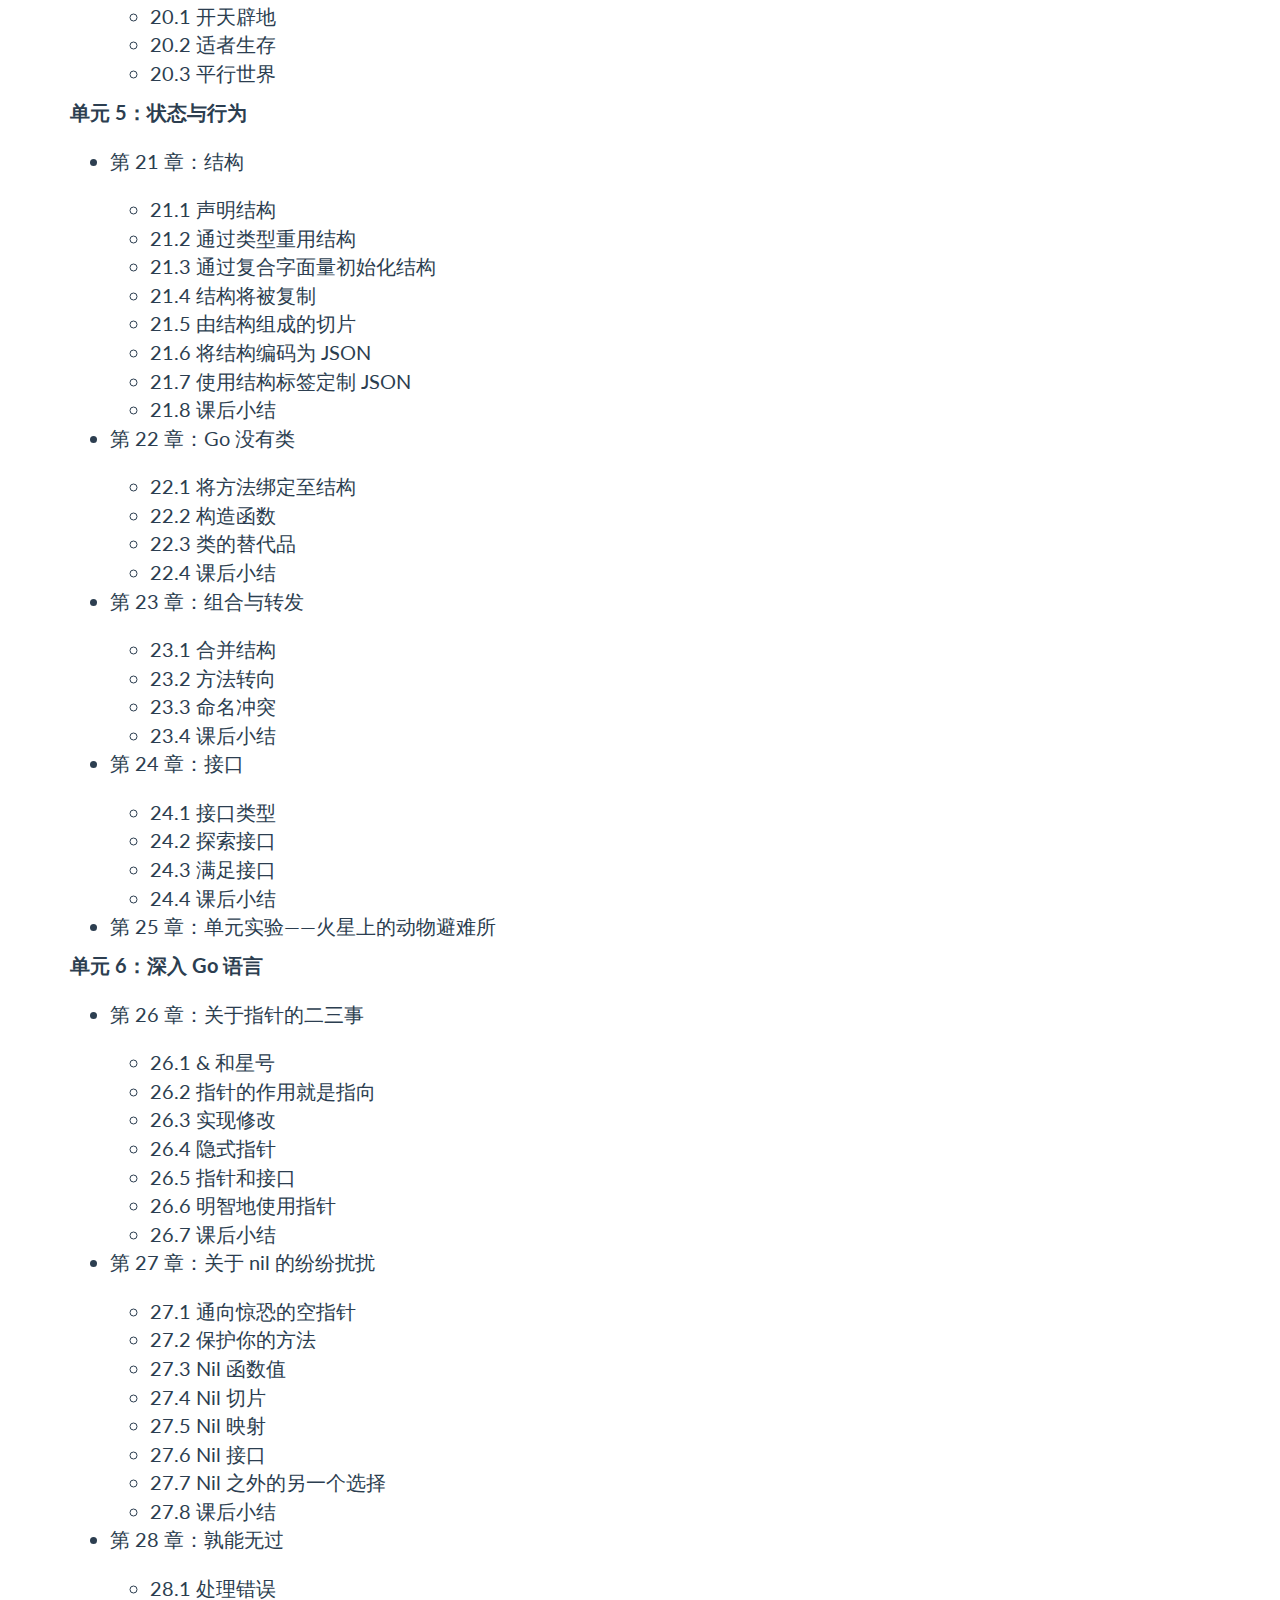
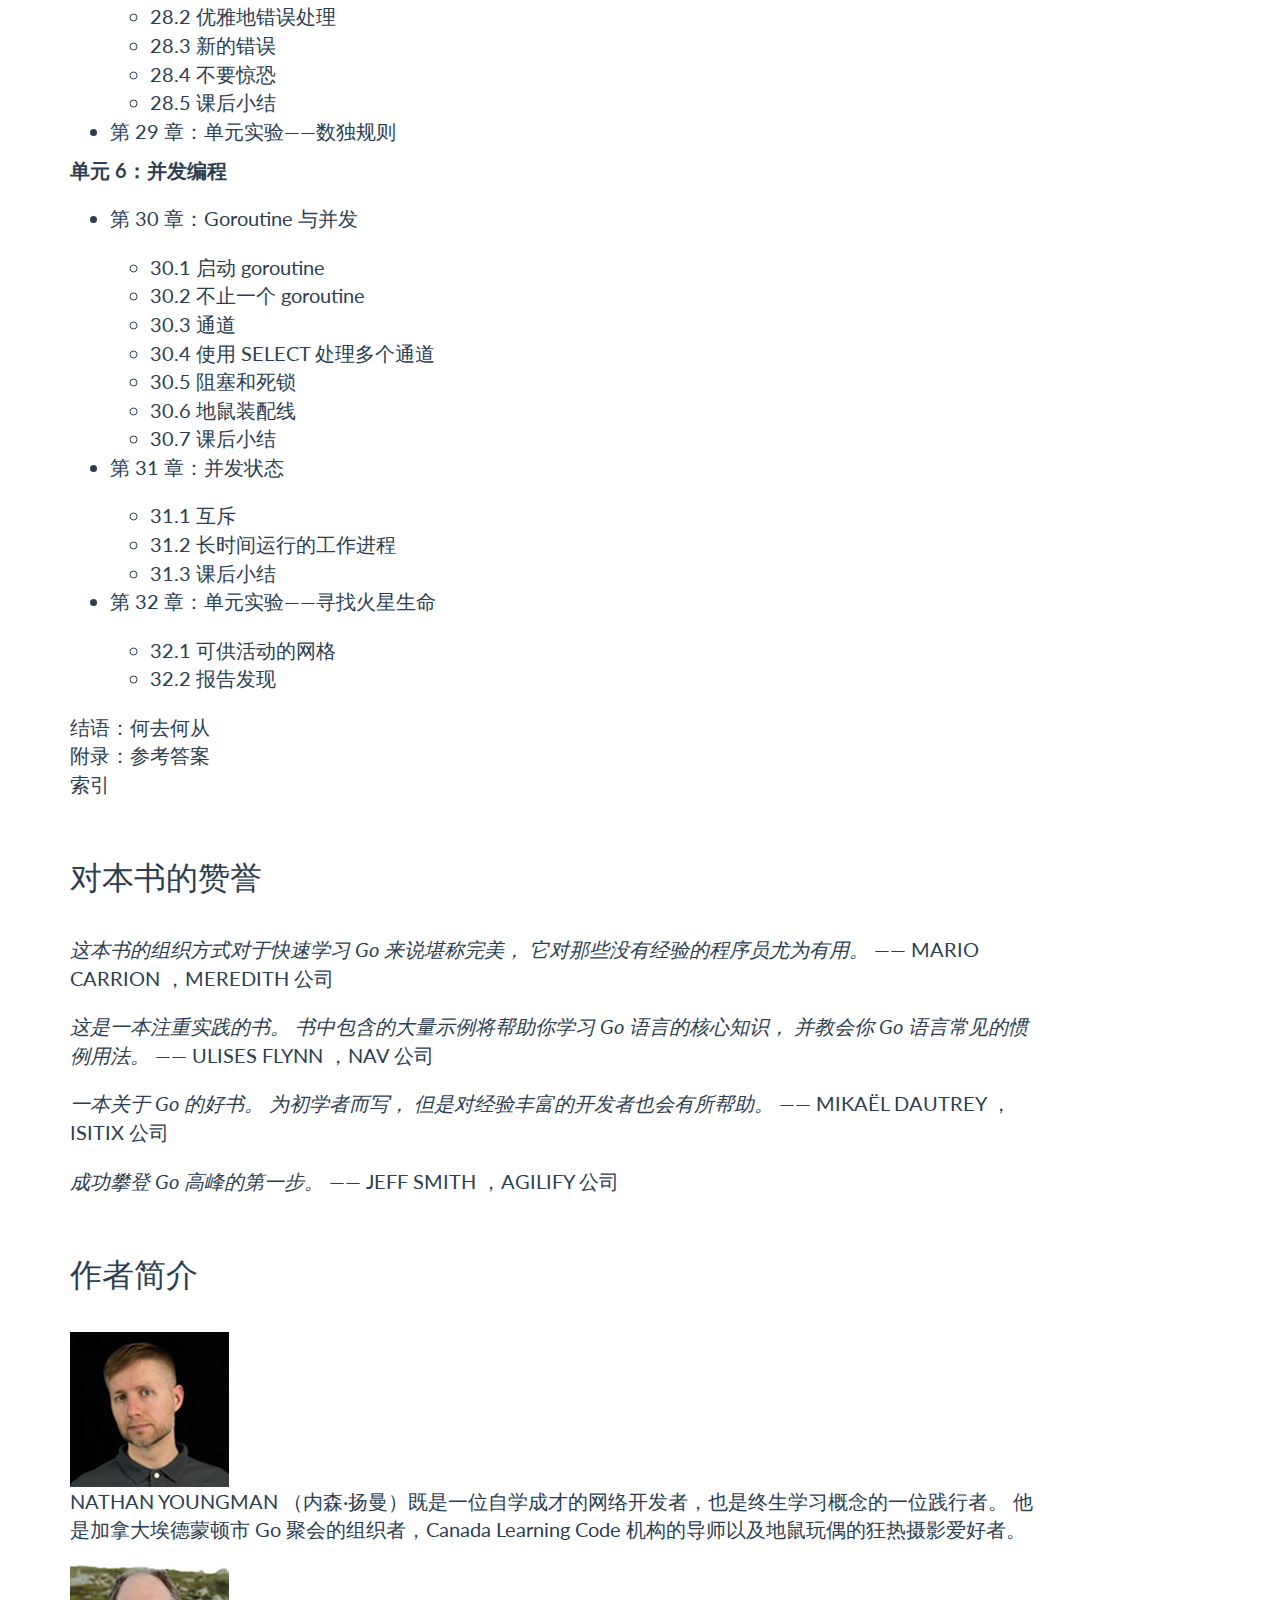
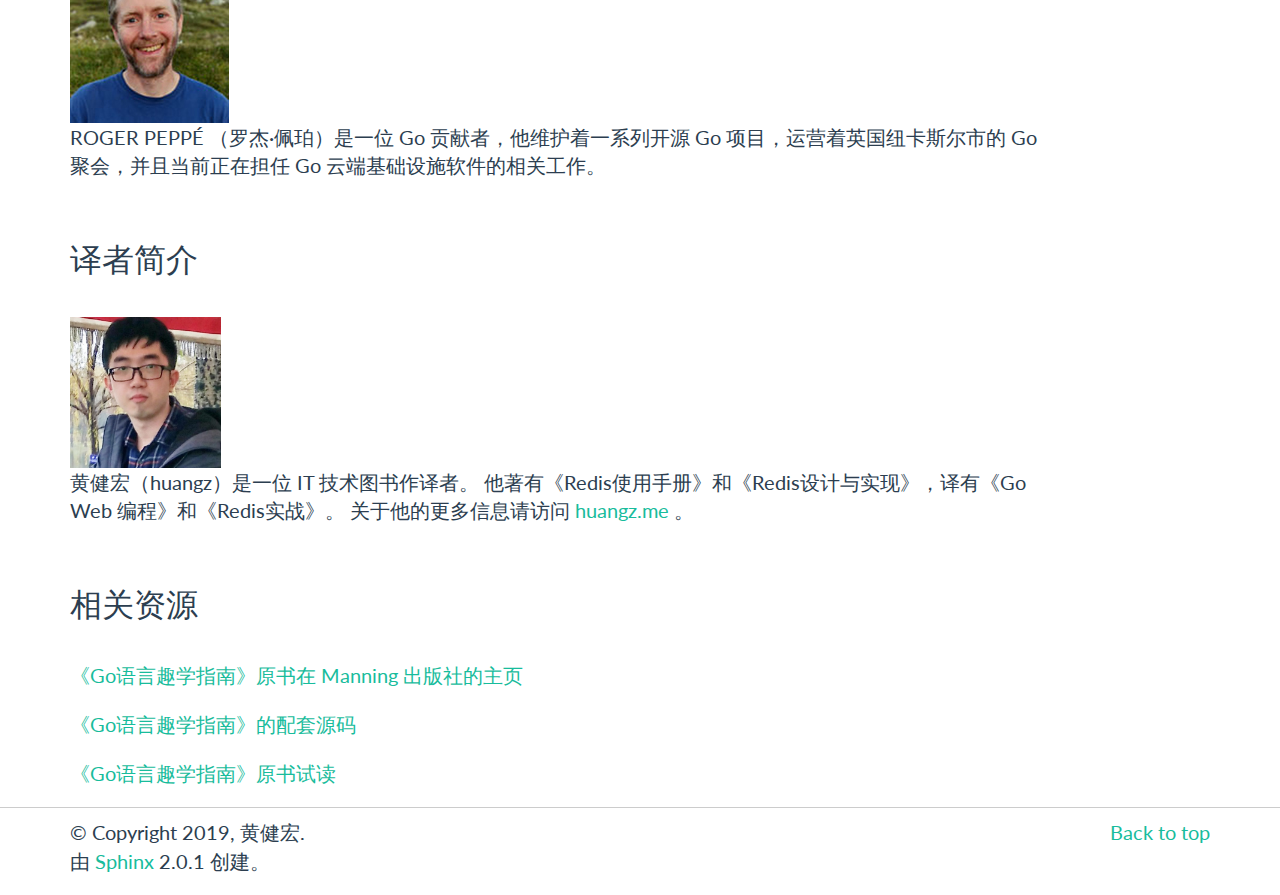
==== commit b013fe29: "build" ====
--- a/index.html
+++ b/index.html
@@ -3,7 +3,7 @@
 <html xmlns="http://www.w3.org/1999/xhtml" lang="zh_CN">
   <head>
     <meta charset="utf-8" />
-    <title>《Get Programming with Go》中文版 &#8212; GPWGCN.com 1.0 文档</title>
+    <title>《Go语言趣学指南》 &#8212; GPWGCN.com 1.0 文档</title>
     <link rel="stylesheet" href="_static/bootstrap-sphinx.css" type="text/css" />
     <link rel="stylesheet" href="_static/pygments.css" type="text/css" />
     <script type="text/javascript" id="documentation_options" data-url_root="./" src="_static/documentation_options.js"></script>
@@ -79,7 +79,7 @@
   <ul class="dropdown-menu localtoc"
       role="menu"
       aria-labelledby="dLabelLocalToc"><ul>
-<li><a class="reference internal" href="#">《Get Programming with Go》中文版</a><ul>
+<li><a class="reference internal" href="#">《Go语言趣学指南》</a><ul>
 <li><a class="reference internal" href="#id1">发售信息</a></li>
 <li><a class="reference internal" href="#id4">目录&amp;试读</a><ul>
 </ul>
@@ -126,23 +126,24 @@
   <div class="row">
     <div class="body col-md-12 content" role="main">
       
-  <div class="section" id="get-programming-with-go">
-<h1>《Get Programming with Go》中文版<a class="headerlink" href="#get-programming-with-go" title="永久链接至标题">¶</a></h1>
-<img alt="_images/cover.jpeg" class="align-left" src="_images/cover.jpeg" />
-<p>欢迎来到《Get Programming with Go》中文版的读者服务网站！</p>
+  <div class="section" id="go">
+<h1>《Go语言趣学指南》<a class="headerlink" href="#go" title="永久链接至标题">¶</a></h1>
+<img alt="_images/cover.jpg" class="align-left" src="_images/cover.jpg" />
+<p>欢迎来到《Get Programming with Go》中文版《Go语言趣学指南》的读者服务网站！</p>
 <p>本书将以循序渐进的方式讲解高效使用 Go 所必需的概念，并提供大量练习来磨砺你的技能。
 这是一本初学者指南，旨在从头到尾地进行阅读，并且每个课程都建立在前面课程的基础之上。
 本书虽然没有完整地描述 Go 的所有语言特性，但是却涵盖了其中的绝大部分特性，并且提及了面向对象设计以及并发等高级主题。</p>
 <p>无论你是打算使用 Go 编写大型的并发 web 服务，还是说只想用 Go 编写小型脚本和简单的工具，本书都会帮助你打下坚实的基础。</p>
 <div class="section" id="id1">
 <h2>发售信息<a class="headerlink" href="#id1" title="永久链接至标题">¶</a></h2>
-<p>《Get Programming with Go》中文版由人民邮电出版社引进，黄健宏负责翻译。</p>
+<p>《Go语言趣学指南》中文版由人民邮电出版社引进，黄健宏负责翻译。</p>
 <p>本书译稿目前已经完成，正交由出版社处理当中，完整电子版预计将于 2019 年 12 月在<a class="reference external" href="http://epubit.com.cn">异步社区</a>首发，敬请期待！</p>
 <p>关注本书发售信息的朋友请定期访问本站，
 又或者关注译者的<a class="reference external" href="http://weibo.com/huangz1990">微博</a>或 <a class="reference external" href="https://twitter.com/huangz1990">twitter</a> 。</p>
 </div>
 <div class="section" id="id4">
 <h2>目录&amp;试读<a class="headerlink" href="#id4" title="永久链接至标题">¶</a></h2>
+<p>你可以通过点击以下链接或者<a class="reference external" href="https://github.com/huangz1990/GPWG-website/raw/master/gpwgcn_preview.pdf">下载 PDF 文件</a>来试读本书。</p>
 <div class="toctree-wrapper compound">
 <ul>
 <li class="toctree-l1"><a class="reference internal" href="preview/preface.html">译者序</a></li>
@@ -478,9 +479,9 @@
 </div>
 <div class="section" id="id8">
 <h2>相关资源<a class="headerlink" href="#id8" title="永久链接至标题">¶</a></h2>
-<p><a class="reference external" href="https://www.manning.com/books/get-programming-with-go">《Get Programming with Go》在 Manning 出版社的主页</a></p>
-<p><a class="reference external" href="https://github.com/nathany/get-programming-with-go">《Get Programming with Go》的配套源码</a></p>
-<p><a class="reference external" href="https://livebook.manning.com/book/get-programming-with-go/">《Get Programming with Go》原文试读</a></p>
+<p><a class="reference external" href="https://www.manning.com/books/get-programming-with-go">《Go语言趣学指南》原书在 Manning 出版社的主页</a></p>
+<p><a class="reference external" href="https://github.com/nathany/get-programming-with-go">《Go语言趣学指南》的配套源码</a></p>
+<p><a class="reference external" href="https://livebook.manning.com/book/get-programming-with-go/">《Go语言趣学指南》原书试读</a></p>
 </div>
 </div>
 
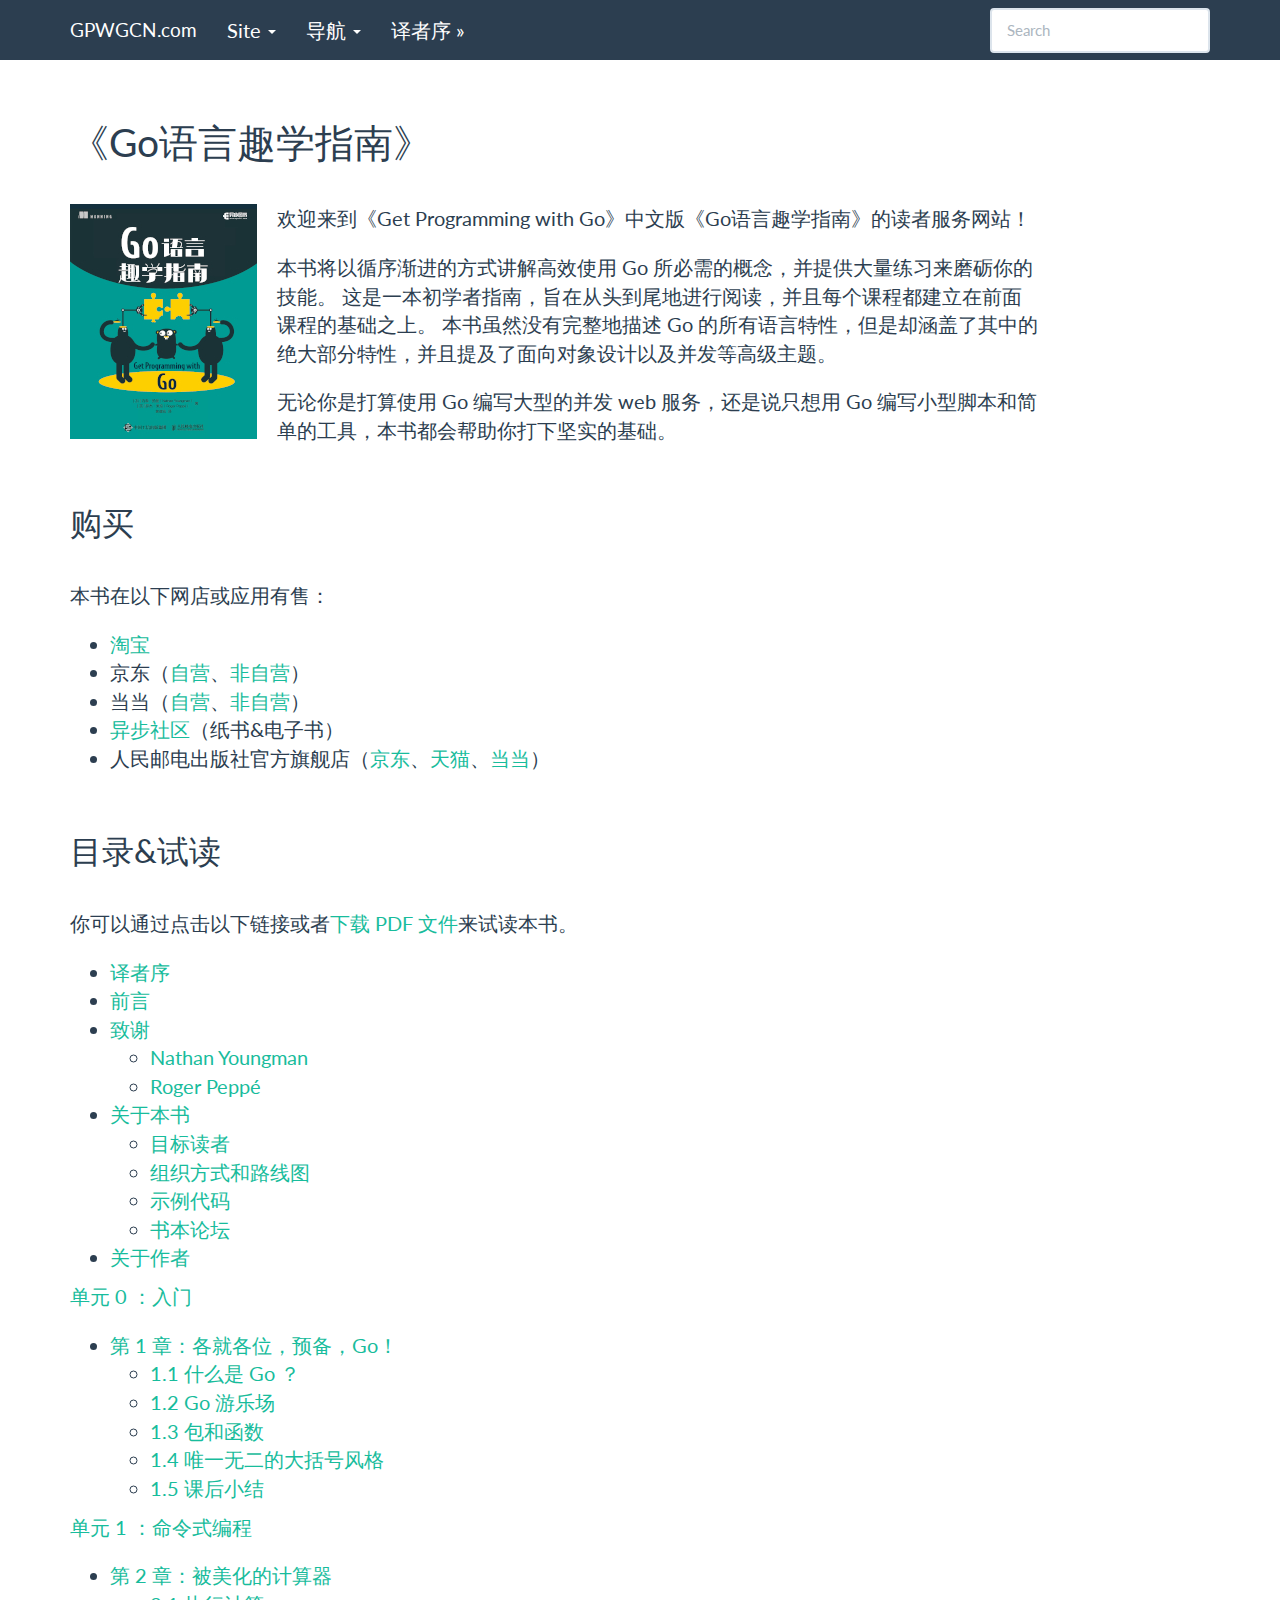
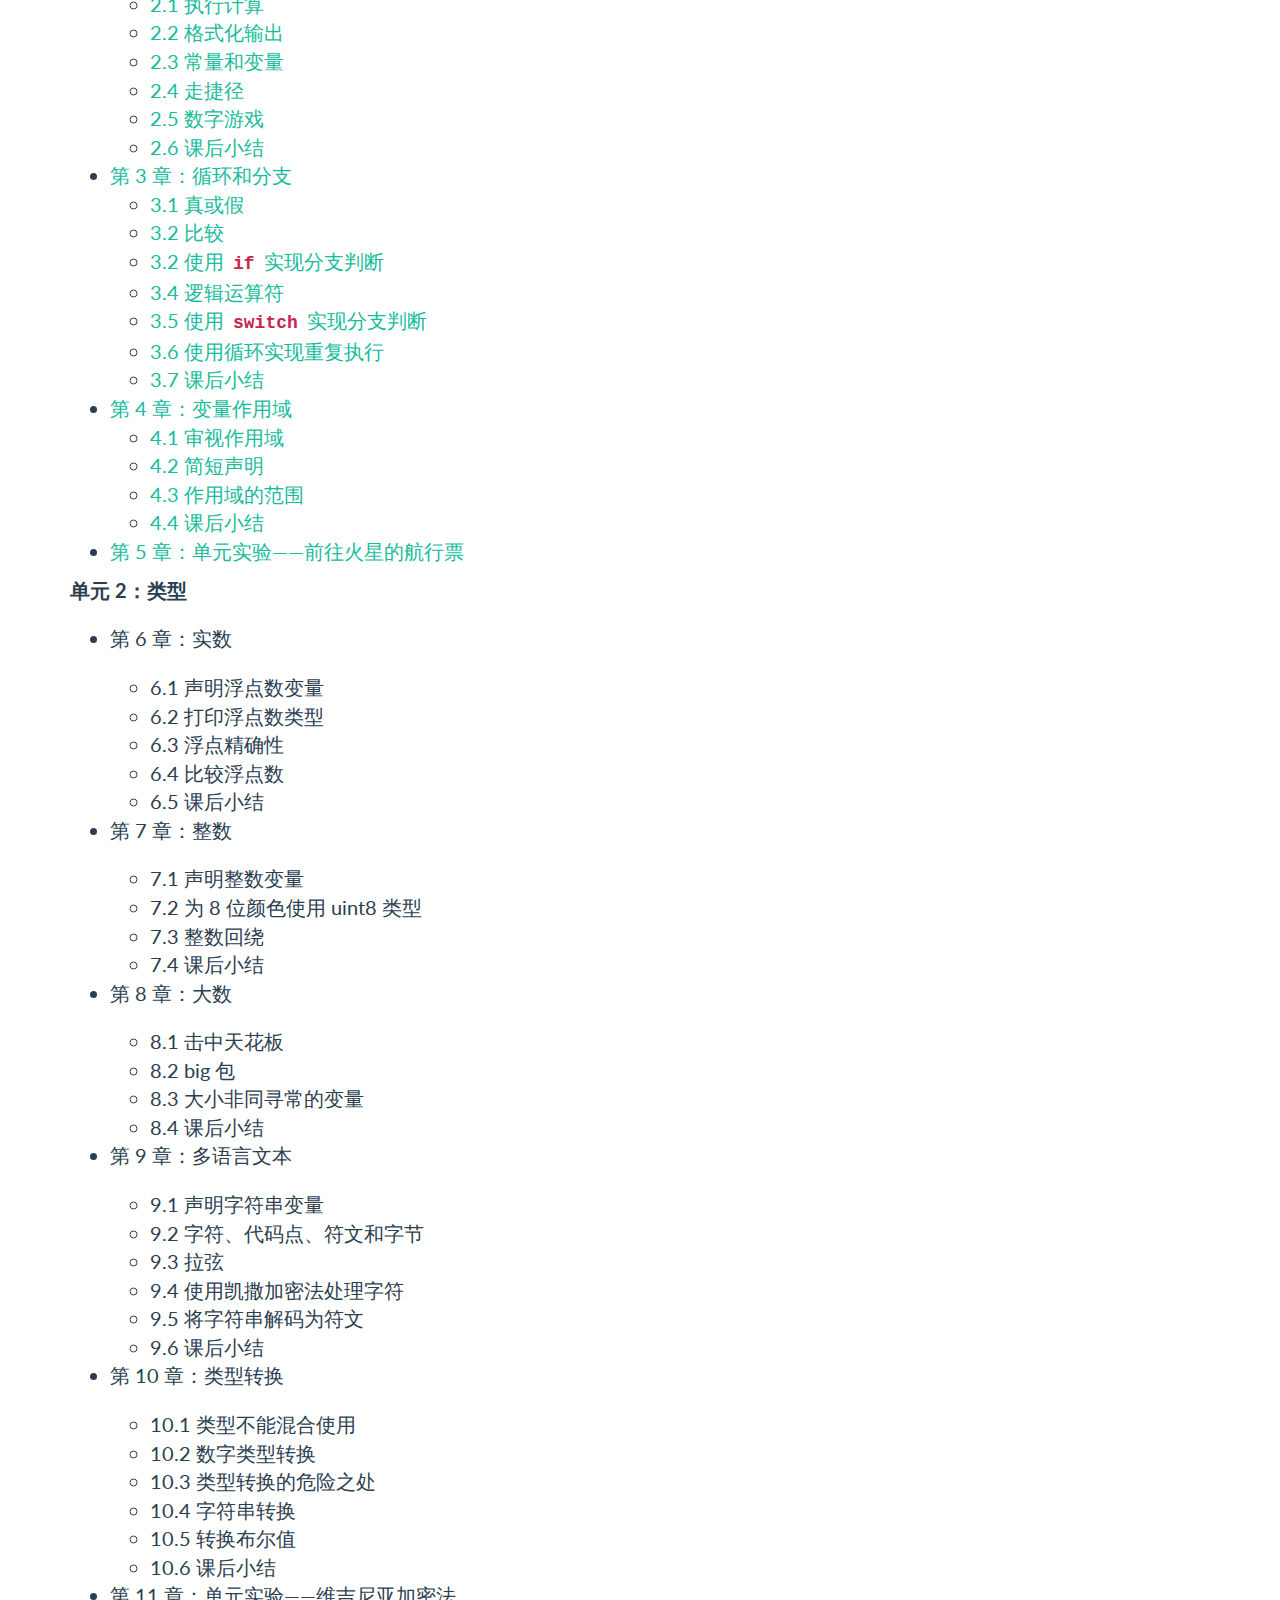
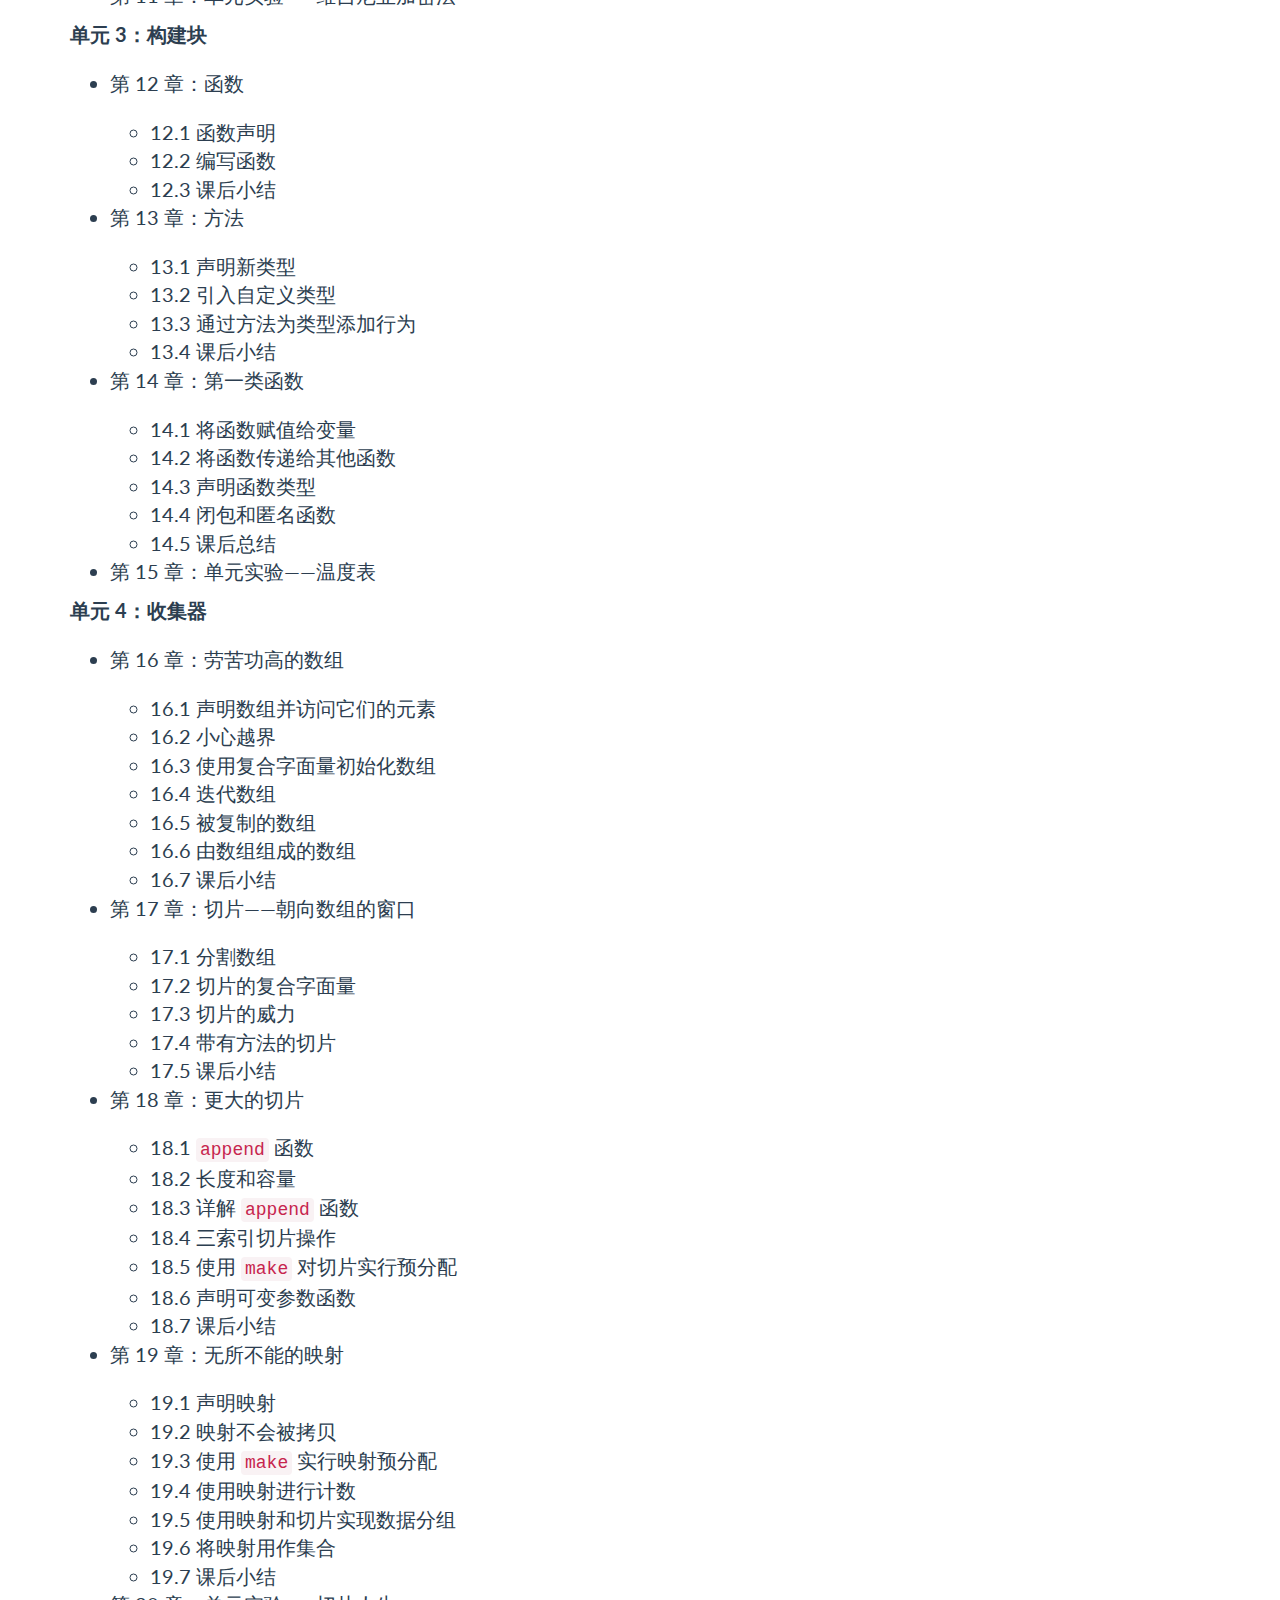
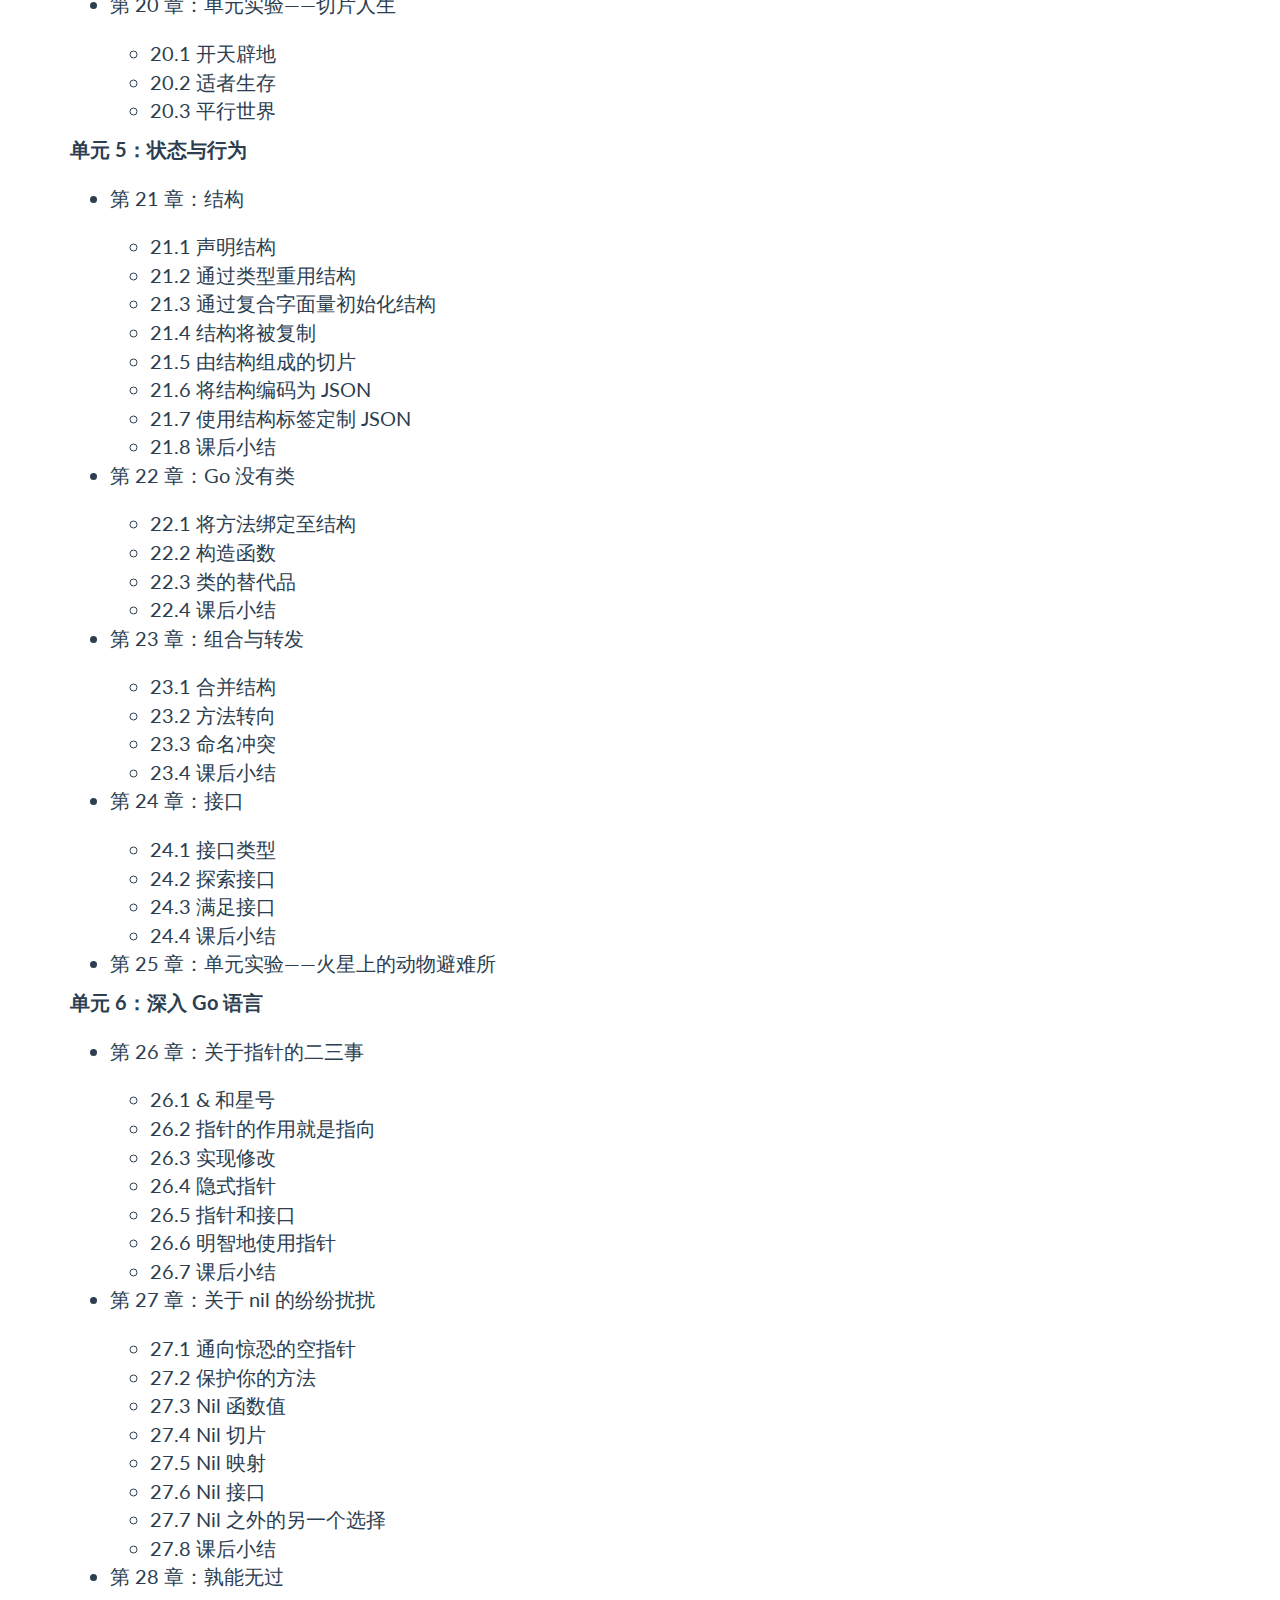
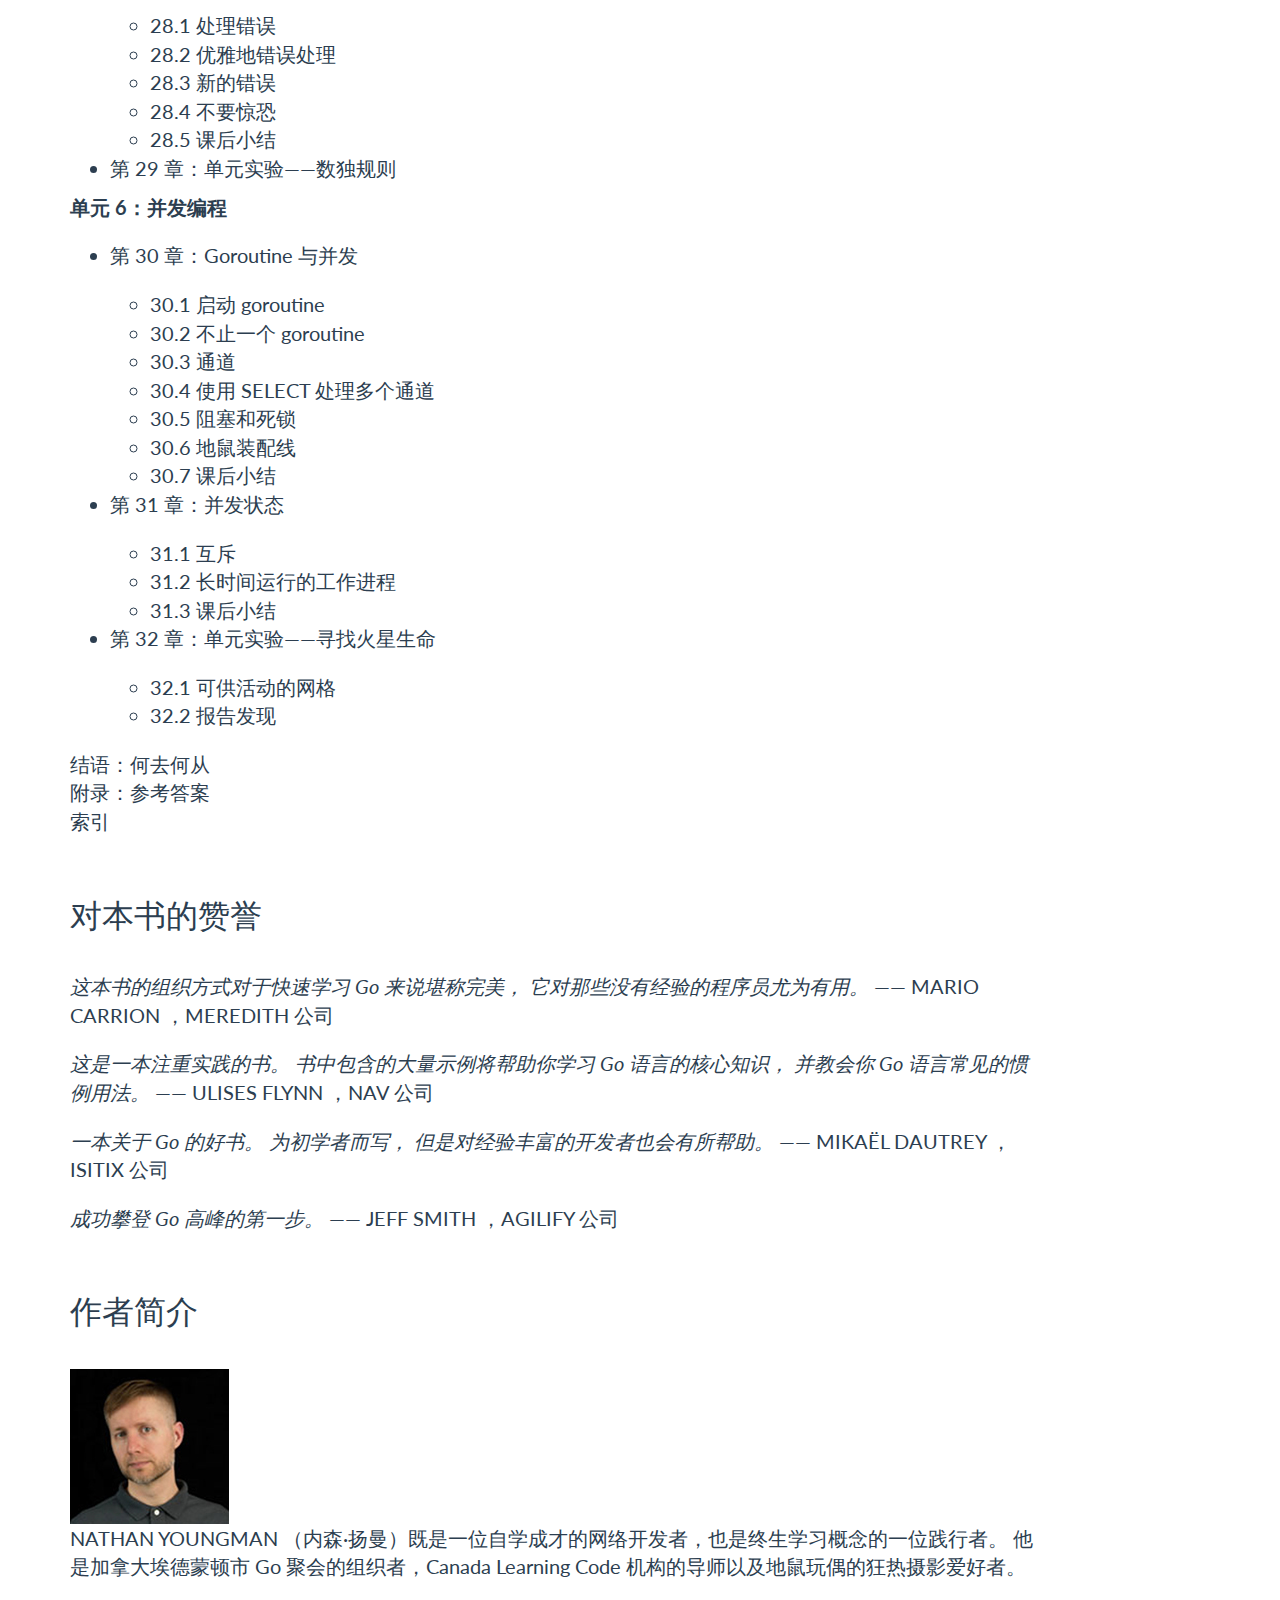
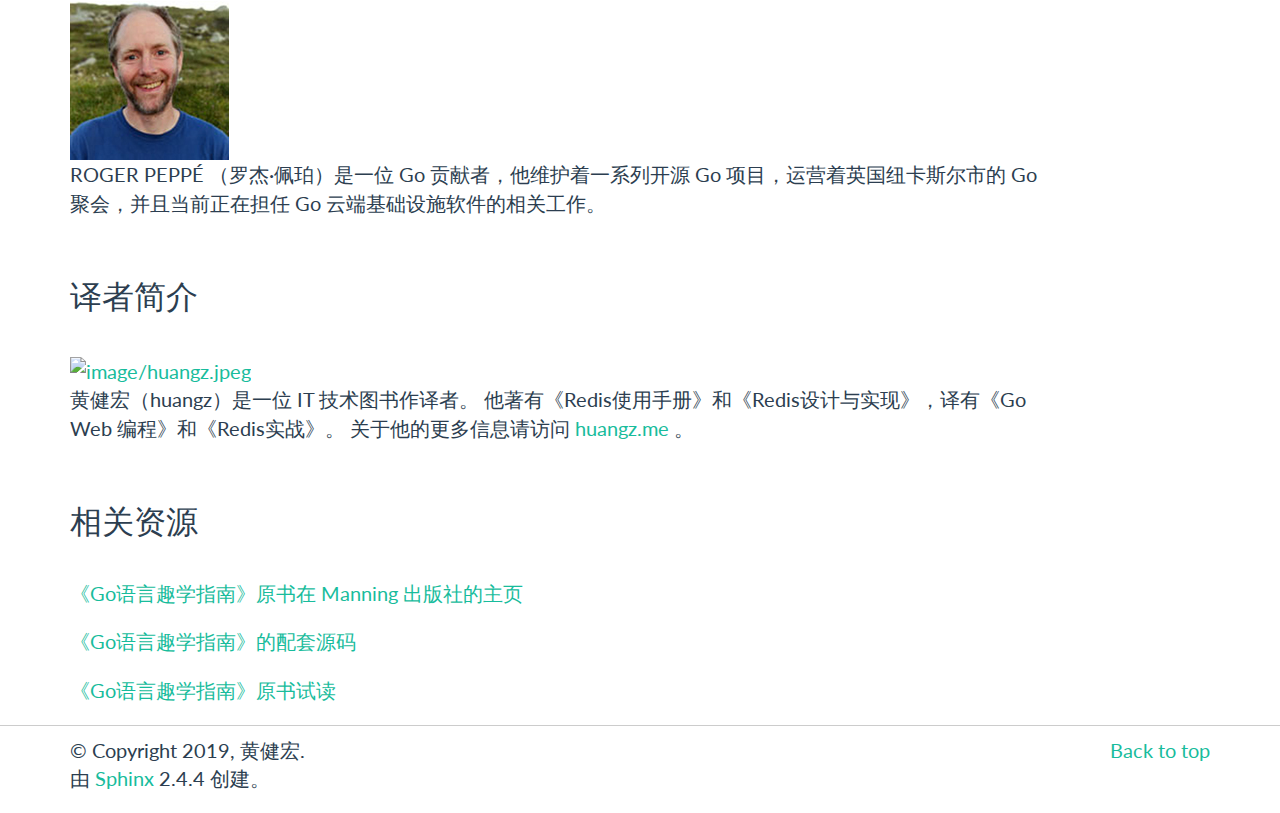
==== commit 2d6353d5: "build" ====
--- a/index.html
+++ b/index.html
@@ -6,12 +6,12 @@
     <title>《Go语言趣学指南》 &#8212; GPWGCN.com 1.0 文档</title>
     <link rel="stylesheet" href="_static/bootstrap-sphinx.css" type="text/css" />
     <link rel="stylesheet" href="_static/pygments.css" type="text/css" />
-    <script type="text/javascript" id="documentation_options" data-url_root="./" src="_static/documentation_options.js"></script>
-    <script type="text/javascript" src="_static/jquery.js"></script>
-    <script type="text/javascript" src="_static/underscore.js"></script>
-    <script type="text/javascript" src="_static/doctools.js"></script>
-    <script type="text/javascript" src="_static/language_data.js"></script>
-    <script type="text/javascript" src="_static/translations.js"></script>
+    <script id="documentation_options" data-url_root="./" src="_static/documentation_options.js"></script>
+    <script src="_static/jquery.js"></script>
+    <script src="_static/underscore.js"></script>
+    <script src="_static/doctools.js"></script>
+    <script src="_static/language_data.js"></script>
+    <script src="_static/translations.js"></script>
     <link rel="index" title="索引" href="genindex.html" />
     <link rel="search" title="搜索" href="search.html" />
     <link rel="next" title="译者序" href="preview/preface.html" />
@@ -80,14 +80,14 @@
       role="menu"
       aria-labelledby="dLabelLocalToc"><ul>
 <li><a class="reference internal" href="#">《Go语言趣学指南》</a><ul>
-<li><a class="reference internal" href="#id1">发售信息</a></li>
-<li><a class="reference internal" href="#id4">目录&amp;试读</a><ul>
-</ul>
-</li>
-<li><a class="reference internal" href="#id5">对本书的赞誉</a></li>
-<li><a class="reference internal" href="#id6">作者简介</a></li>
-<li><a class="reference internal" href="#id7">译者简介</a></li>
-<li><a class="reference internal" href="#id8">相关资源</a></li>
+<li><a class="reference internal" href="#id1">购买</a></li>
+<li><a class="reference internal" href="#id11">目录&amp;试读</a><ul>
+</ul>
+</li>
+<li><a class="reference internal" href="#id12">对本书的赞誉</a></li>
+<li><a class="reference internal" href="#id13">作者简介</a></li>
+<li><a class="reference internal" href="#id14">译者简介</a></li>
+<li><a class="reference internal" href="#id15">相关资源</a></li>
 </ul>
 </li>
 </ul>
@@ -135,14 +135,18 @@
 本书虽然没有完整地描述 Go 的所有语言特性，但是却涵盖了其中的绝大部分特性，并且提及了面向对象设计以及并发等高级主题。</p>
 <p>无论你是打算使用 Go 编写大型的并发 web 服务，还是说只想用 Go 编写小型脚本和简单的工具，本书都会帮助你打下坚实的基础。</p>
 <div class="section" id="id1">
-<h2>发售信息<a class="headerlink" href="#id1" title="永久链接至标题">¶</a></h2>
-<p>《Go语言趣学指南》中文版由人民邮电出版社引进，黄健宏负责翻译。</p>
-<p>本书译稿目前已经完成，正交由出版社处理当中，完整电子版预计将于 2019 年 12 月在<a class="reference external" href="http://epubit.com.cn">异步社区</a>首发，敬请期待！</p>
-<p>关注本书发售信息的朋友请定期访问本站，
-又或者关注译者的<a class="reference external" href="http://weibo.com/huangz1990">微博</a>或 <a class="reference external" href="https://twitter.com/huangz1990">twitter</a> 。</p>
-</div>
-<div class="section" id="id4">
-<h2>目录&amp;试读<a class="headerlink" href="#id4" title="永久链接至标题">¶</a></h2>
+<h2>购买<a class="headerlink" href="#id1" title="永久链接至标题">¶</a></h2>
+<p>本书在以下网店或应用有售：</p>
+<ul class="simple">
+<li><p><a class="reference external" href="https://s.taobao.com/search?initiative_id=tbindexz_20170306&amp;ie=utf8&amp;spm=a21bo.2017.201856-taobao-item.2&amp;sourceId=tb.index&amp;search_type=item&amp;ssid=s5-e&amp;commend=all&amp;imgfile=&amp;q=Go%E8%AF%AD%E8%A8%80%E8%B6%A3%E5%AD%A6%E6%8C%87%E5%8D%97&amp;suggest=history_1&amp;_input_charset=utf-8&amp;wq=&amp;suggest_query=&amp;source=suggest">淘宝</a></p></li>
+<li><p>京东（<a class="reference external" href="https://item.jd.com/12826232.html?dist=jd">自营</a>、<a class="reference external" href="https://search.jd.com/Search?keyword=Go%E8%AF%AD%E8%A8%80%E8%B6%A3%E5%AD%A6%E6%8C%87%E5%8D%97&amp;enc=utf-8&amp;qrst=1&amp;rt=1&amp;stop=1&amp;vt=2&amp;suggest=1.his.0.0&amp;click=2">非自营</a>）</p></li>
+<li><p>当当（<a class="reference external" href="http://product.dangdang.com/28525763.html">自营</a>、<a class="reference external" href="http://search.dangdang.com/?key=Go%D3%EF%D1%D4%C8%A4%D1%A7%D6%B8%C4%CF&amp;act=input">非自营</a>）</p></li>
+<li><p><a class="reference external" href="https://www.epubit.com/bookDetails?id=UBb60129159591">异步社区</a>（纸书&amp;电子书）</p></li>
+<li><p>人民邮电出版社官方旗舰店（<a class="reference external" href="https://item.jd.com/66945871504.html">京东</a>、<a class="reference external" href="https://detail.tmall.com/item.htm?spm=a230r.1.14.68.35fd14b2UTlWmz&amp;id=614129741187&amp;ns=1&amp;abbucket=19">天猫</a>、<a class="reference external" href="http://product.dangdang.com/1580063775.html">当当</a>）</p></li>
+</ul>
+</div>
+<div class="section" id="id11">
+<h2>目录&amp;试读<a class="headerlink" href="#id11" title="永久链接至标题">¶</a></h2>
 <p>你可以通过点击以下链接或者<a class="reference external" href="https://github.com/huangz1990/GPWG-website/raw/master/gpwgcn_preview.pdf">下载 PDF 文件</a>来试读本书。</p>
 <div class="toctree-wrapper compound">
 <ul>
@@ -446,8 +450,8 @@
 <div class="line">索引</div>
 </div>
 </div>
-<div class="section" id="id5">
-<h2>对本书的赞誉<a class="headerlink" href="#id5" title="永久链接至标题">¶</a></h2>
+<div class="section" id="id12">
+<h2>对本书的赞誉<a class="headerlink" href="#id12" title="永久链接至标题">¶</a></h2>
 <p><em>这本书的组织方式对于快速学习 Go 来说堪称完美，
 它对那些没有经验的程序员尤为有用。</em>
 —— MARIO CARRION ，MEREDITH 公司</p>
@@ -462,23 +466,23 @@
 <p><em>成功攀登 Go 高峰的第一步。</em>
 —— JEFF SMITH ，AGILIFY 公司</p>
 </div>
-<div class="section" id="id6">
-<h2>作者简介<a class="headerlink" href="#id6" title="永久链接至标题">¶</a></h2>
+<div class="section" id="id13">
+<h2>作者简介<a class="headerlink" href="#id13" title="永久链接至标题">¶</a></h2>
 <img alt="_images/NATHAN.jpg" src="_images/NATHAN.jpg" />
 <p>NATHAN YOUNGMAN （内森·扬曼）既是一位自学成才的网络开发者，也是终生学习概念的一位践行者。
 他是加拿大埃德蒙顿市 Go 聚会的组织者，Canada Learning Code 机构的导师以及地鼠玩偶的狂热摄影爱好者。</p>
 <img alt="_images/ROGER.jpg" src="_images/ROGER.jpg" />
 <p>ROGER PEPPÉ （罗杰·佩珀）是一位 Go 贡献者，他维护着一系列开源 Go 项目，运营着英国纽卡斯尔市的 Go 聚会，并且当前正在担任 Go 云端基础设施软件的相关工作。</p>
 </div>
-<div class="section" id="id7">
-<h2>译者简介<a class="headerlink" href="#id7" title="永久链接至标题">¶</a></h2>
-<a class="reference internal image-reference" href="_images/huangz.jpeg"><img alt="_images/huangz.jpeg" src="_images/huangz.jpeg" style="width: 150.9px; height: 150.9px;" /></a>
+<div class="section" id="id14">
+<h2>译者简介<a class="headerlink" href="#id14" title="永久链接至标题">¶</a></h2>
+<a class="reference internal image-reference" href="image/huangz.jpeg"><img alt="image/huangz.jpeg" src="image/huangz.jpeg" /></a>
 <p>黄健宏（huangz）是一位 IT 技术图书作译者。
 他著有《Redis使用手册》和《Redis设计与实现》，译有《Go Web 编程》和《Redis实战》。
 关于他的更多信息请访问 <a class="reference external" href="http://huangz.me">huangz.me</a> 。</p>
 </div>
-<div class="section" id="id8">
-<h2>相关资源<a class="headerlink" href="#id8" title="永久链接至标题">¶</a></h2>
+<div class="section" id="id15">
+<h2>相关资源<a class="headerlink" href="#id15" title="永久链接至标题">¶</a></h2>
 <p><a class="reference external" href="https://www.manning.com/books/get-programming-with-go">《Go语言趣学指南》原书在 Manning 出版社的主页</a></p>
 <p><a class="reference external" href="https://github.com/nathany/get-programming-with-go">《Go语言趣学指南》的配套源码</a></p>
 <p><a class="reference external" href="https://livebook.manning.com/book/get-programming-with-go/">《Go语言趣学指南》原书试读</a></p>
@@ -498,7 +502,7 @@
     </p>
     <p>
         &copy; Copyright 2019, 黄健宏.<br/>
-      由 <a href="http://sphinx-doc.org/">Sphinx</a> 2.0.1 创建。<br/>
+      由 <a href="http://sphinx-doc.org/">Sphinx</a> 2.4.4 创建。<br/>
     </p>
   </div>
 </footer>
